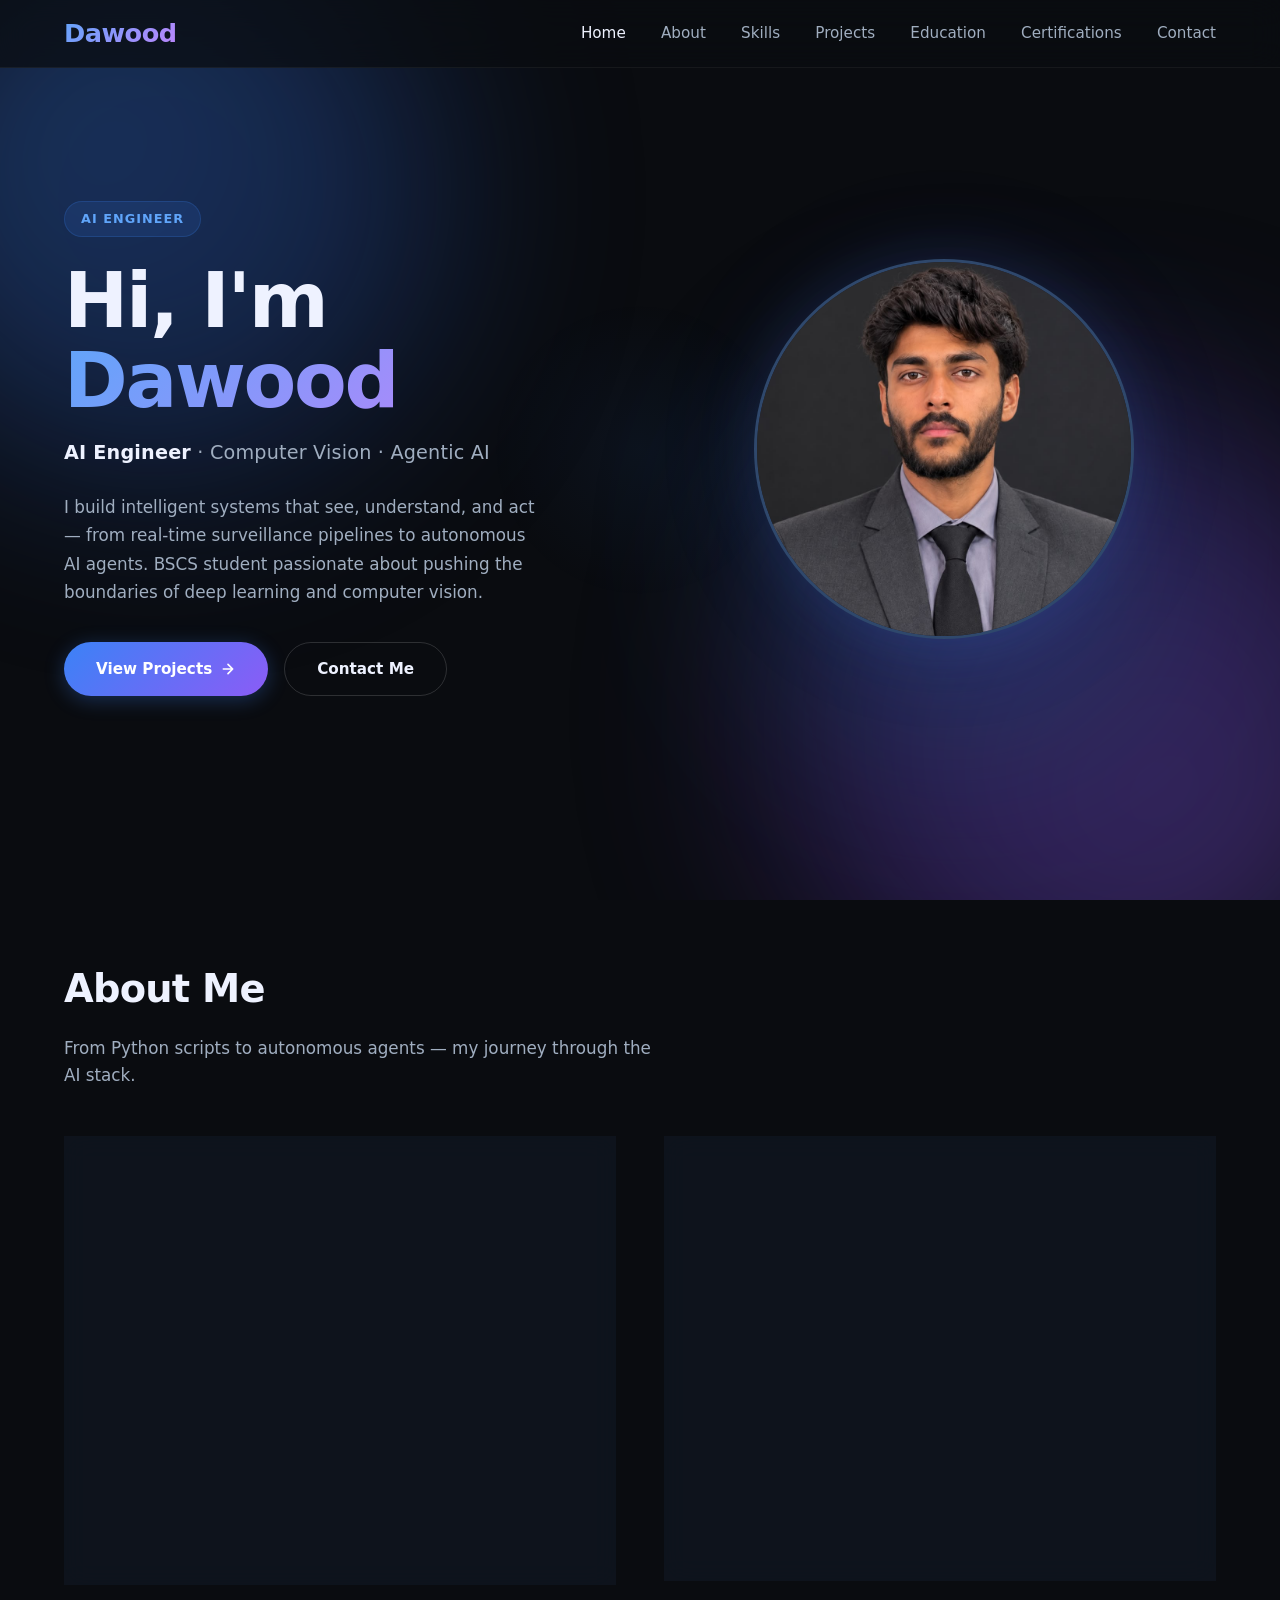
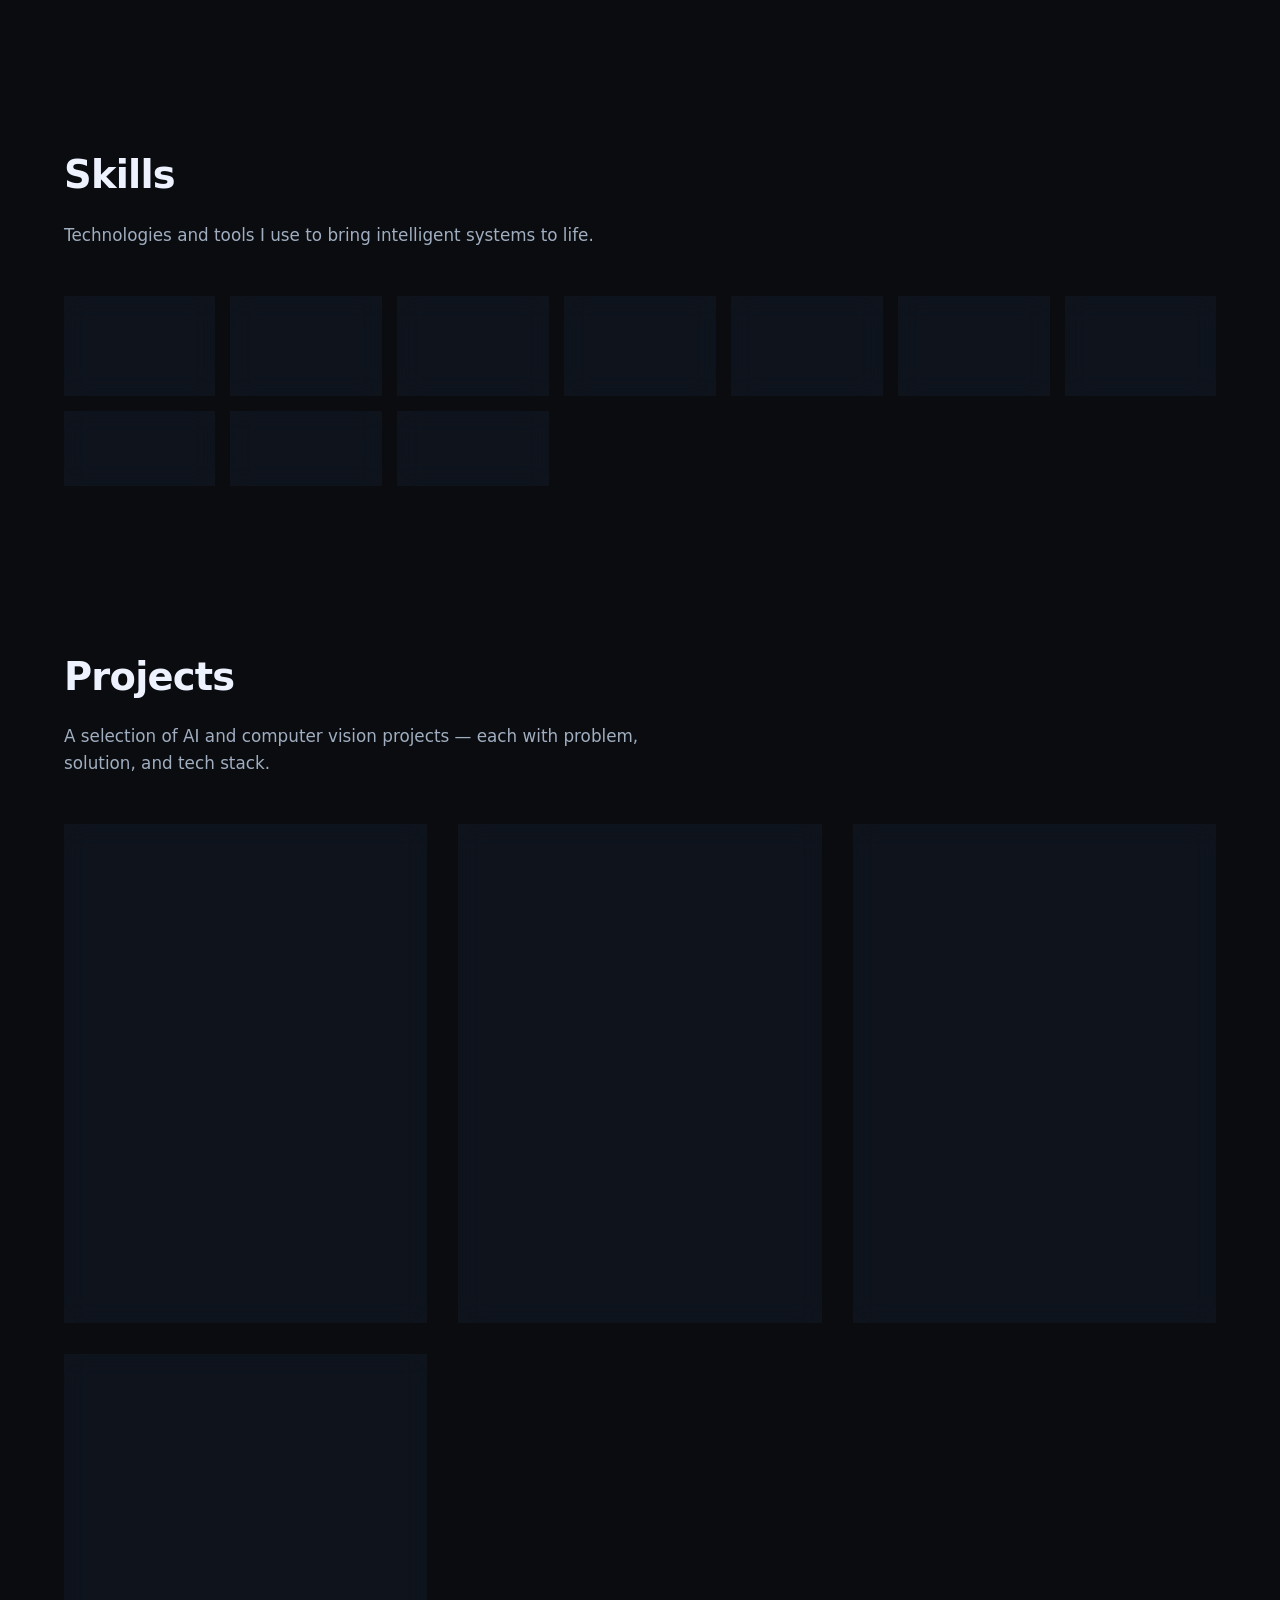
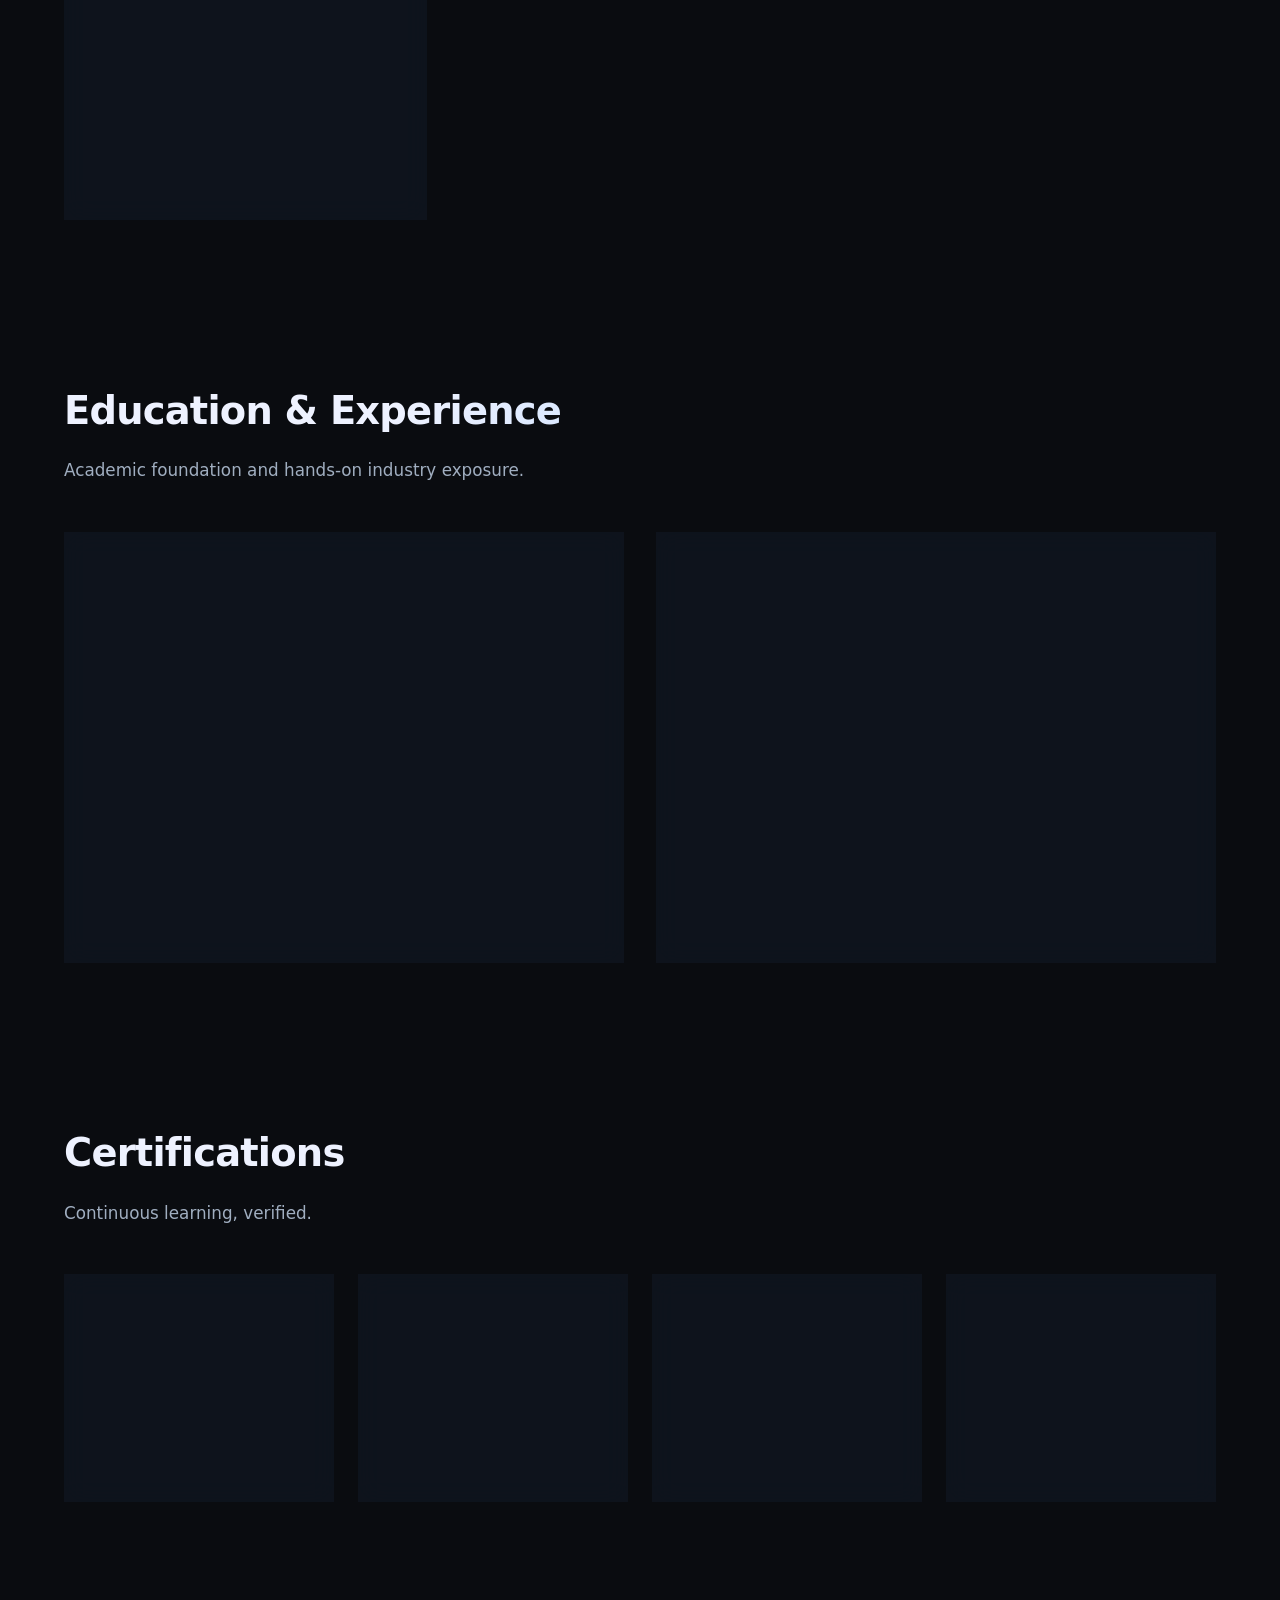
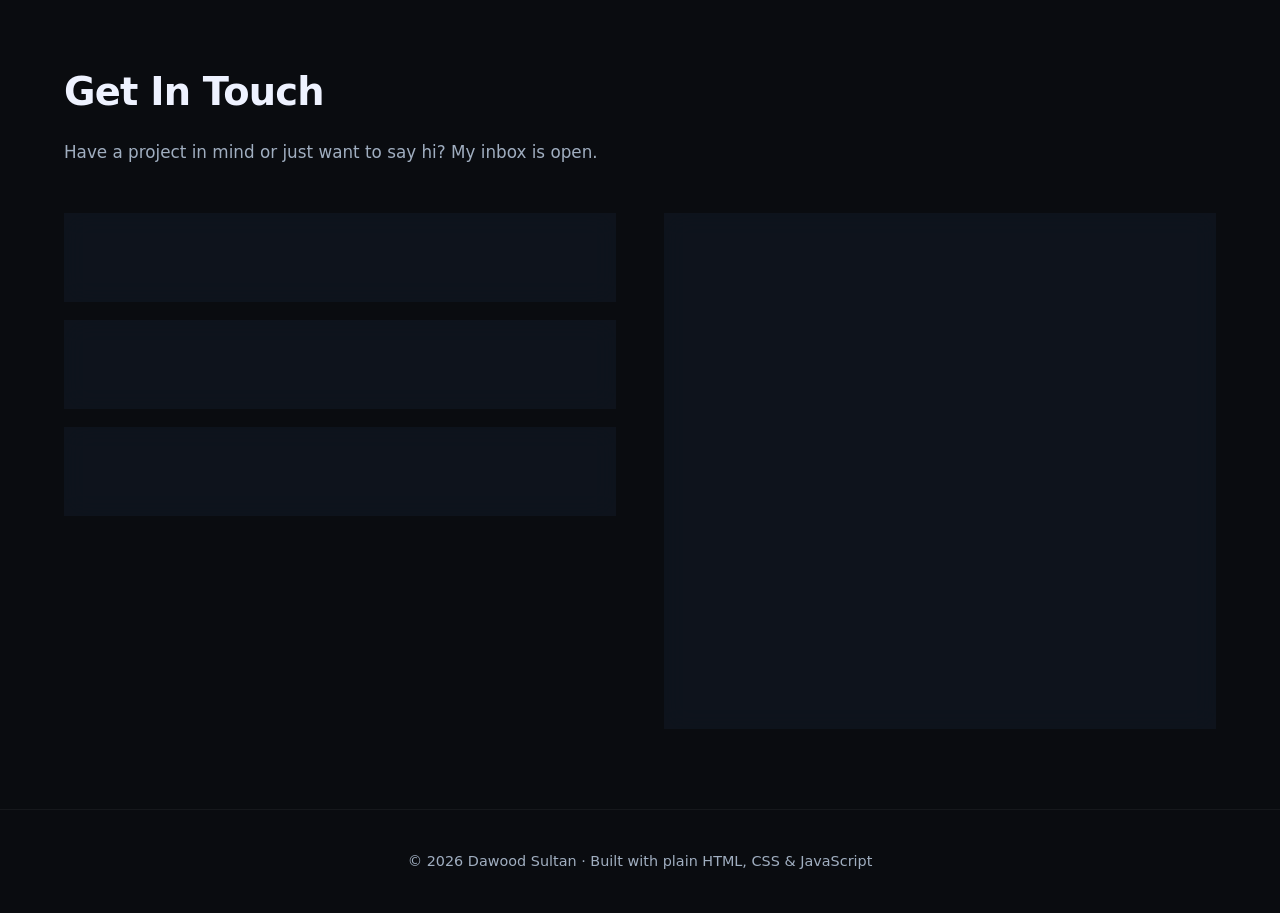
==== index.html @ 427235df "Rename index.html.html to index.html" ====
<!DOCTYPE html>
<html lang="en">
<head>
  <meta charset="UTF-8" />
  <meta name="viewport" content="width=device-width, initial-scale=1.0" />
  <meta name="description" content="Dawood Sultan — AI Engineer specializing in Computer Vision and Agentic AI. BSCS student building intelligent systems." />
  <title>Dawood Sultan · AI Engineer</title>
  <link rel="stylesheet" href="style.css" />
</head>
<body>

  <!-- Animated background orbs -->
  <div class="bg-orbs" aria-hidden="true">
    <div class="orb orb-1"></div>
    <div class="orb orb-2"></div>
    <div class="orb orb-3"></div>
  </div>

  <!-- Subtle cursor glow -->
  <div class="cursor-glow" id="cursorGlow" aria-hidden="true"></div>

  <!-- ========== NAVBAR ========== -->
  <nav id="navbar">
    <div class="container nav-inner">
      <a href="#hero" class="logo">Dawood</a>
      <button class="hamburger" id="hamburger" aria-label="Toggle navigation menu" aria-expanded="false">
        <span></span><span></span><span></span>
      </button>
      <ul class="nav-links" id="navLinks">
        <li><a href="#hero">Home</a></li>
        <li><a href="#about">About</a></li>
        <li><a href="#skills">Skills</a></li>
        <li><a href="#projects">Projects</a></li>
        <li><a href="#education">Education</a></li>
        <li><a href="#certifications">Certifications</a></li>
        <li><a href="#contact">Contact</a></li>
      </ul>
    </div>
  </nav>

  <!-- ========== HERO ========== -->
  <section id="hero">
    <div class="container hero-grid">
      <div class="hero-text reveal">
        <div class="hero-badge">AI Engineer</div>
        <h1 class="hero-title">Hi, I'm <span>Dawood</span></h1>
        <p class="hero-role"><strong>AI Engineer</strong> · Computer Vision · Agentic AI</p>
        <p class="hero-desc">
          I build intelligent systems that see, understand, and act — from real-time
          surveillance pipelines to autonomous AI agents. BSCS student passionate about
          pushing the boundaries of deep learning and computer vision.
        </p>
        <div class="hero-actions">
          <a href="#projects" class="btn btn-primary">
            View Projects
            <svg width="16" height="16" viewBox="0 0 24 24" fill="none" stroke="currentColor" stroke-width="2.5" stroke-linecap="round" stroke-linejoin="round"><path d="M5 12h14M12 5l7 7-7 7"/></svg>
          </a>
          <a href="#contact" class="btn btn-outline">Contact Me</a>
        </div>
      </div>
      <div class="hero-image-wrap reveal">
        <!-- Replace the URL below with your own profile photo when ready -->
        <img
          class="hero-image"
          src="profile.jpg"
          alt="Dawood Sultan — AI Engineer"
          loading="eager"
        />
      </div>
    </div>
  </section>

  <!-- ========== ABOUT ========== -->
  <section id="about">
    <div class="container">
      <h2 class="section-title reveal">About Me</h2>
      <p class="section-sub reveal">From Python scripts to autonomous agents — my journey through the AI stack.</p>
      <div class="about-grid">
        <div class="about-card glass reveal">
          <p>I'm a <strong>BSCS student</strong> with a deep focus on <strong>AI and software development</strong>. My progression has been deliberate and hands-on:</p>
          <div class="journey-steps">
            <span class="step">Python</span><span class="step-arrow">→</span>
            <span class="step">Data Science</span><span class="step-arrow">→</span>
            <span class="step">ML</span><span class="step-arrow">→</span>
            <span class="step">DL</span><span class="step-arrow">→</span>
            <span class="step">Agentic AI</span><span class="step-arrow">→</span>
            <span class="step">Computer Vision</span>
          </div>
          <p style="margin-top: 1.5rem;">
            Today, I build systems that combine <strong>YOLO-based detection</strong>,
            <strong>MediaPipe pipelines</strong>, and <strong>LLM-powered agents</strong>
            to solve real-world problems. I care about clean architecture, performant
            inference, and interfaces that feel effortless.
          </p>
        </div>
        <div class="about-card glass reveal">
          <p><strong>What drives me:</strong> the gap between a model that works in a notebook and a product that works in the wild. I've spent the last year closing that gap — optimising inference, designing responsive UIs, and shipping end-to-end AI applications.</p>
          <p><strong>Currently exploring:</strong> multi-agent orchestration with CrewAI, retrieval-augmented generation (RAG), and edge deployment of vision models.</p>
          <p>When I'm not training models, you'll find me contributing to open-source, writing about AI engineering, or experimenting with creative coding.</p>
        </div>
      </div>
    </div>
  </section>

  <!-- ========== SKILLS ========== -->
  <section id="skills">
    <div class="container">
      <h2 class="section-title reveal">Skills</h2>
      <p class="section-sub reveal">Technologies and tools I use to bring intelligent systems to life.</p>
      <div class="skills-grid">
        <div class="skill-card glass reveal"><span>Python</span></div>
        <div class="skill-card glass reveal"><span>Machine Learning</span></div>
        <div class="skill-card glass reveal"><span>Deep Learning</span></div>
        <div class="skill-card glass reveal"><span>Computer Vision</span></div>
        <div class="skill-card glass reveal"><span>OpenCV</span></div>
        <div class="skill-card glass reveal"><span>YOLO</span></div>
        <div class="skill-card glass reveal"><span>CrewAI</span></div>
        <div class="skill-card glass reveal"><span>RAG</span></div>
        <div class="skill-card glass reveal"><span>JavaScript</span></div>
        <div class="skill-card glass reveal"><span>Git / GitHub</span></div>
      </div>
    </div>
  </section>

  <!-- ========== PROJECTS ========== -->
  <section id="projects">
    <div class="container">
      <h2 class="section-title reveal">Projects</h2>
      <p class="section-sub reveal">A selection of AI and computer vision projects — each with problem, solution, and tech stack.</p>
      <div class="projects-grid">

        <div class="project-card glass reveal">
          <div class="project-icon">🎥</div>
          <h3 class="project-title">AI Surveillance System</h3>
          <div class="project-meta">
            <div class="meta-row"><span class="meta-label">Problem</span><span>Manual monitoring of CCTV feeds is error-prone and unscalable.</span></div>
            <div class="meta-row"><span class="meta-label">Solution</span><span>Real-time detection of intrusions, loitering, and abandoned objects with instant alerts.</span></div>
          </div>
          <div class="tech-tags">
            <span class="tech-tag">Python</span><span class="tech-tag">YOLOv8</span>
            <span class="tech-tag">OpenCV</span><span class="tech-tag">FastAPI</span>
          </div>
          <div class="project-links">
            <a href="#" target="_blank" rel="noopener">GitHub →</a>
            <a href="#" target="_blank" rel="noopener">Demo →</a>
          </div>
        </div>

        <div class="project-card glass reveal">
          <div class="project-icon">🎭</div>
          <h3 class="project-title">MediaPipe Expression & Gesture Effects</h3>
          <div class="project-meta">
            <div class="meta-row"><span class="meta-label">Problem</span><span>Interactive filters usually require expensive hardware or cloud processing.</span></div>
            <div class="meta-row"><span class="meta-label">Solution</span><span>On-device facial expression and hand gesture recognition driving real-time visual effects.</span></div>
          </div>
          <div class="tech-tags">
            <span class="tech-tag">Python</span><span class="tech-tag">MediaPipe</span>
            <span class="tech-tag">OpenCV</span><span class="tech-tag">NumPy</span>
          </div>
          <div class="project-links">
            <a href="#" target="_blank" rel="noopener">GitHub →</a>
            <a href="#" target="_blank" rel="noopener">Demo →</a>
          </div>
        </div>

        <div class="project-card glass reveal">
          <div class="project-icon">🤖</div>
          <h3 class="project-title">Multi-Agent Research Assistant (FYP)</h3>
          <div class="project-meta">
            <div class="meta-row"><span class="meta-label">Problem</span><span>Research workflows involve repetitive searching, summarising, and cross-referencing.</span></div>
            <div class="meta-row"><span class="meta-label">Solution</span><span>A CrewAI-powered team of agents that autonomously gathers, verifies, and synthesises findings.</span></div>
          </div>
          <div class="tech-tags">
            <span class="tech-tag">CrewAI</span><span class="tech-tag">LangChain</span>
            <span class="tech-tag">RAG</span><span class="tech-tag">Python</span>
          </div>
          <div class="project-links">
            <a href="#" target="_blank" rel="noopener">GitHub →</a>
            <a href="#" target="_blank" rel="noopener">Demo →</a>
          </div>
        </div>

        <div class="project-card glass reveal">
          <div class="project-icon">🧠</div>
          <h3 class="project-title">Document Q&A with RAG</h3>
          <div class="project-meta">
            <div class="meta-row"><span class="meta-label">Problem</span><span>Finding precise answers in long PDFs and documentation is slow and tedious.</span></div>
            <div class="meta-row"><span class="meta-label">Solution</span><span>A retrieval-augmented chatbot that answers questions with citations from uploaded documents.</span></div>
          </div>
          <div class="tech-tags">
            <span class="tech-tag">Python</span><span class="tech-tag">LangChain</span>
            <span class="tech-tag">FAISS</span><span class="tech-tag">OpenAI</span>
          </div>
          <div class="project-links">
            <a href="#" target="_blank" rel="noopener">GitHub →</a>
            <a href="#" target="_blank" rel="noopener">Demo →</a>
          </div>
        </div>

      </div>
    </div>
  </section>

  <!-- ========== EDUCATION & EXPERIENCE ========== -->
  <section id="education">
    <div class="container">
      <h2 class="section-title reveal">Education & Experience</h2>
      <p class="section-sub reveal">Academic foundation and hands-on industry exposure.</p>
      <div class="edu-exp-grid">

        <div class="timeline-card glass reveal">
          <h3>🎓 Education</h3>
          <div class="timeline-item">
            <h4>BSCS — Bachelor of Science in Computer Science</h4>
            <p class="place">University of Engineering & Technology</p>
            <p class="date">2023 – 2027 (Expected)</p>
            <p>Focused on Artificial Intelligence, Computer Vision, and Software Engineering. Active member of the AI research society.</p>
          </div>
          <div class="timeline-item">
            <h4>Pre-Engineering / Intermediate</h4>
            <p class="place">Government College</p>
            <p class="date">2021 – 2023</p>
            <p>Built strong foundations in mathematics, physics, and programming fundamentals.</p>
          </div>
        </div>

        <div class="timeline-card glass reveal">
          <h3>💼 Experience</h3>
          <div class="timeline-item">
            <h4>Computer Vision Intern</h4>
            <p class="place">TechVision Labs</p>
            <p class="date">Summer 2025</p>
            <p>Developed and optimised YOLO-based detection pipelines for retail analytics. Reduced inference latency by 35% through model quantisation.</p>
          </div>
          <div class="timeline-item">
            <h4>Agentic AI Apprentice</h4>
            <p class="place">AI Collective</p>
            <p class="date">2025 – Present</p>
            <p>Building multi-agent systems with CrewAI and RAG. Contributed to an open-source toolkit for autonomous research agents.</p>
          </div>
        </div>

      </div>
    </div>
  </section>

  <!-- ========== CERTIFICATIONS ========== -->
  <section id="certifications">
    <div class="container">
      <h2 class="section-title reveal">Certifications</h2>
      <p class="section-sub reveal">Continuous learning, verified.</p>
      <div class="certs-grid">

        <div class="cert-card glass reveal">
          <div class="cert-icon">🏅</div>
          <h4>Deep Learning Specialization</h4>
          <p class="issuer">DeepLearning.AI · Coursera</p>
          <p class="cert-date">March 2025</p>
        </div>

        <div class="cert-card glass reveal">
          <div class="cert-icon">📜</div>
          <h4>Computer Vision with OpenCV</h4>
          <p class="issuer">OpenCV University</p>
          <p class="cert-date">January 2025</p>
        </div>

        <div class="cert-card glass reveal">
          <div class="cert-icon">🤖</div>
          <h4>Building AI Agents with CrewAI</h4>
          <p class="issuer">DeepLearning.AI</p>
          <p class="cert-date">June 2025</p>
        </div>

        <div class="cert-card glass reveal">
          <div class="cert-icon">🐍</div>
          <h4>Python for Data Science</h4>
          <p class="issuer">IBM SkillsBuild</p>
          <p class="cert-date">September 2024</p>
        </div>

      </div>
    </div>
  </section>

  <!-- ========== CONTACT ========== -->
  <section id="contact">
    <div class="container">
      <h2 class="section-title reveal">Get In Touch</h2>
      <p class="section-sub reveal">Have a project in mind or just want to say hi? My inbox is open.</p>
      <div class="contact-grid">

        <div class="contact-info reveal">
          <a href="mailto:sultandawood02@gmail.com" class="contact-item glass">
            <span class="contact-icon">📧</span>
            <div>
              <div class="contact-label">Email</div>
              <div class="contact-value">sultandawood02@gmail.com</div>
            </div>
          </a>
          <a href="https://linkedin.com/in/dawood-sultan2" target="_blank" rel="noopener" class="contact-item glass">
            <span class="contact-icon">💼</span>
            <div>
              <div class="contact-label">LinkedIn</div>
              <div class="contact-value">linkedin.com/in/dawood-sultan2</div>
            </div>
          </a>
          <a href="https://github.com/dawood-sultan2" target="_blank" rel="noopener" class="contact-item glass">
            <span class="contact-icon">🐙</span>
            <div>
              <div class="contact-label">GitHub</div>
              <div class="contact-value">github.com/dawood-sultan2</div>
            </div>
          </a>
        </div>

        <form class="contact-form glass reveal" id="contactForm" novalidate>
          <div class="form-group">
            <label for="name">Name</label>
            <input type="text" id="name" name="name" placeholder="Your name" required />
          </div>
          <div class="form-group">
            <label for="email">Email</label>
            <input type="email" id="email" name="email" placeholder="you@example.com" required />
          </div>
          <div class="form-group">
            <label for="message">Message</label>
            <textarea id="message" name="message" placeholder="Tell me about your project..." required></textarea>
          </div>
          <button type="submit" class="btn btn-primary" style="width:100%; justify-content:center;">Send Message</button>
          <p class="form-status" id="formStatus"></p>
        </form>

      </div>
    </div>
  </section>

  <!-- ========== FOOTER ========== -->
  <footer>
    <div class="container">
      <p>© <span id="year"></span> Dawood Sultan · Built with plain HTML, CSS & JavaScript</p>
    </div>
  </footer>

  <script src="script.js"></script>
</body>
</html>
---- style.css ----
/* ---------- RESET & VARIABLES ---------- */
* {
  margin: 0;
  padding: 0;
  box-sizing: border-box;
}

:root {
  --bg: #0a0c10;
  --bg-elev: #11161f;
  --glass: rgba(18, 26, 38, 0.6);
  --glass-border: rgba(120, 180, 255, 0.15);
  --primary: #3b82f6;
  --primary-glow: #60a5fa;
  --accent: #8b5cf6;
  --text: #eef2ff;
  --text-dim: #a0aec0;
  --card-radius: 1.5rem;
  --font-main: 'Inter', system-ui, -apple-system, BlinkMacSystemFont, 'Segoe UI', Roboto, sans-serif;
  --transition: 0.3s cubic-bezier(0.25, 0.46, 0.45, 0.94);
}

html {
  scroll-behavior: smooth;
  font-size: 16px;
}

body {
  background: var(--bg);
  color: var(--text);
  font-family: var(--font-main);
  line-height: 1.6;
  overflow-x: hidden;
  min-height: 100vh;
  position: relative;
}

/* ---------- ANIMATED GRADIENT / ORBS ---------- */
.bg-orbs {
  position: fixed;
  inset: 0;
  z-index: 0;
  pointer-events: none;
  overflow: hidden;
}

.orb {
  position: absolute;
  border-radius: 50%;
  filter: blur(100px);
  opacity: 0.35;
  animation: float 14s ease-in-out infinite alternate;
}

.orb-1 {
  width: 45vw;
  height: 45vw;
  max-width: 600px;
  max-height: 600px;
  background: radial-gradient(circle at 30% 30%, #3b82f6, #1e3a8a);
  top: -10%;
  left: -10%;
  animation-duration: 18s;
}

.orb-2 {
  width: 50vw;
  height: 50vw;
  max-width: 700px;
  max-height: 700px;
  background: radial-gradient(circle at 70% 70%, #8b5cf6, #4c1d95);
  bottom: -15%;
  right: -10%;
  animation-duration: 22s;
  animation-delay: -4s;
}

.orb-3 {
  width: 30vw;
  height: 30vw;
  max-width: 400px;
  max-height: 400px;
  background: radial-gradient(circle at 50% 50%, #06b6d4, #0e7490);
  top: 40%;
  left: 60%;
  animation-duration: 16s;
  animation-delay: -8s;
  opacity: 0.2;
}

@keyframes float {
  0% { transform: translate(0, 0) scale(1); }
  100% { transform: translate(40px, -40px) scale(1.1); }
}

/* ---------- LAYOUT ---------- */
.container {
  width: 100%;
  max-width: 1200px;
  margin: 0 auto;
  padding: 0 1.5rem;
  position: relative;
  z-index: 2;
}

/* ---------- STICKY NAV ---------- */
nav {
  position: sticky;
  top: 0;
  z-index: 100;
  background: rgba(10, 12, 16, 0.75);
  backdrop-filter: blur(16px);
  -webkit-backdrop-filter: blur(16px);
  border-bottom: 1px solid rgba(255, 255, 255, 0.05);
  padding: 0.8rem 0;
  transition: var(--transition);
}

.nav-inner {
  display: flex;
  justify-content: space-between;
  align-items: center;
}

.logo {
  font-size: 1.6rem;
  font-weight: 800;
  letter-spacing: -0.02em;
  background: linear-gradient(135deg, #60a5fa, #c084fc);
  -webkit-background-clip: text;
  -webkit-text-fill-color: transparent;
  background-clip: text;
  text-decoration: none;
}

.nav-links {
  display: flex;
  gap: 2.2rem;
  list-style: none;
}

.nav-links a {
  color: var(--text-dim);
  text-decoration: none;
  font-weight: 500;
  font-size: 0.95rem;
  transition: var(--transition);
  position: relative;
}

.nav-links a::after {
  content: '';
  position: absolute;
  bottom: -4px;
  left: 0;
  width: 0;
  height: 2px;
  background: var(--primary-glow);
  transition: var(--transition);
  border-radius: 2px;
}

.nav-links a:hover { color: var(--text); }
.nav-links a:hover::after { width: 100%; }

/* Hamburger */
.hamburger {
  display: none;
  flex-direction: column;
  gap: 5px;
  cursor: pointer;
  background: transparent;
  border: none;
  padding: 5px;
}

.hamburger span {
  display: block;
  width: 26px;
  height: 2px;
  background: var(--text);
  border-radius: 2px;
  transition: var(--transition);
}

.hamburger.active span:nth-child(1) { transform: translateY(7px) rotate(45deg); }
.hamburger.active span:nth-child(2) { opacity: 0; }
.hamburger.active span:nth-child(3) { transform: translateY(-7px) rotate(-45deg); }

/* ---------- SECTIONS ---------- */
section {
  padding: 5rem 0;
  position: relative;
  z-index: 1;
}

.section-title {
  font-size: 2.4rem;
  font-weight: 700;
  letter-spacing: -0.02em;
  margin-bottom: 1rem;
  background: linear-gradient(135deg, #eef2ff 30%, #93c5fd);
  -webkit-background-clip: text;
  -webkit-text-fill-color: transparent;
  background-clip: text;
}

.section-sub {
  color: var(--text-dim);
  font-size: 1.05rem;
  max-width: 600px;
  margin-bottom: 3rem;
}

/* Glass card base */
.glass {
  background: var(--glass);
  backdrop-filter: blur(12px);
  -webkit-backdrop-filter: blur(12px);
  border: 1px solid var(--glass-border);
  border-radius: var(--card-radius);
  transition: var(--transition);
}

.glass:hover {
  border-color: rgba(96, 165, 250, 0.3);
  box-shadow: 0 8px 40px rgba(59, 130, 246, 0.08);
}

/* ---------- HERO ---------- */
#hero {
  min-height: 90vh;
  display: flex;
  align-items: center;
  padding-top: 2rem;
}

.hero-grid {
  display: grid;
  grid-template-columns: 1fr 1fr;
  gap: 4rem;
  align-items: center;
}

.hero-badge {
  display: inline-block;
  font-size: 0.8rem;
  font-weight: 600;
  letter-spacing: 0.08em;
  text-transform: uppercase;
  color: var(--primary-glow);
  background: rgba(59, 130, 246, 0.12);
  padding: 0.4rem 1rem;
  border-radius: 100px;
  border: 1px solid rgba(59, 130, 246, 0.2);
  margin-bottom: 1.5rem;
}

.hero-title {
  font-size: clamp(2.8rem, 6vw, 4.8rem);
  font-weight: 800;
  line-height: 1.05;
  letter-spacing: -0.03em;
  margin-bottom: 1rem;
}

.hero-title span {
  background: linear-gradient(135deg, #60a5fa, #a78bfa);
  -webkit-background-clip: text;
  -webkit-text-fill-color: transparent;
  background-clip: text;
}

.hero-role {
  font-size: 1.2rem;
  color: var(--text-dim);
  margin-bottom: 1.5rem;
  font-weight: 500;
  letter-spacing: 0.01em;
}

.hero-role strong { color: var(--text); font-weight: 600; }

.hero-desc {
  font-size: 1.05rem;
  color: var(--text-dim);
  max-width: 480px;
  margin-bottom: 2.2rem;
  line-height: 1.7;
}

.hero-actions {
  display: flex;
  gap: 1rem;
  flex-wrap: wrap;
}

.btn {
  display: inline-flex;
  align-items: center;
  gap: 0.5rem;
  padding: 0.85rem 2rem;
  border-radius: 100px;
  font-weight: 600;
  font-size: 0.95rem;
  text-decoration: none;
  transition: var(--transition);
  cursor: pointer;
  border: none;
  font-family: var(--font-main);
}

.btn-primary {
  background: linear-gradient(135deg, #3b82f6, #8b5cf6);
  color: #fff;
  box-shadow: 0 4px 20px rgba(59, 130, 246, 0.3);
}

.btn-primary:hover {
  transform: translateY(-2px);
  box-shadow: 0 8px 30px rgba(59, 130, 246, 0.4);
}

.btn-outline {
  background: transparent;
  color: var(--text);
  border: 1px solid rgba(255, 255, 255, 0.15);
}

.btn-outline:hover {
  border-color: var(--primary-glow);
  background: rgba(59, 130, 246, 0.08);
  transform: translateY(-2px);
}

.hero-image-wrap {
  display: flex;
  justify-content: center;
  align-items: center;
}

.hero-image {
  width: 100%;
  max-width: 380px;
  aspect-ratio: 1/1;
  border-radius: 50%;
  object-fit: cover;
  border: 3px solid rgba(96, 165, 250, 0.3);
  box-shadow: 0 0 60px rgba(59, 130, 246, 0.15), 0 0 120px rgba(139, 92, 246, 0.08);
  transition: var(--transition);
  background: #1a1f2e;
}

.hero-image:hover {
  border-color: var(--primary-glow);
  box-shadow: 0 0 80px rgba(59, 130, 246, 0.25), 0 0 140px rgba(139, 92, 246, 0.12);
  transform: scale(1.02);
}

/* ---------- ABOUT ---------- */
.about-grid {
  display: grid;
  grid-template-columns: 1fr 1fr;
  gap: 3rem;
  align-items: start;
}

.about-card { padding: 2.5rem; }

.about-card p {
  color: var(--text-dim);
  margin-bottom: 1.2rem;
  font-size: 1.02rem;
  line-height: 1.8;
}

.about-card p:last-child { margin-bottom: 0; }
.about-card strong { color: var(--text); font-weight: 600; }

.journey-steps {
  display: flex;
  flex-wrap: wrap;
  gap: 0.6rem;
  margin-top: 1.5rem;
}

.step {
  background: rgba(59, 130, 246, 0.1);
  border: 1px solid rgba(59, 130, 246, 0.2);
  padding: 0.4rem 1rem;
  border-radius: 100px;
  font-size: 0.85rem;
  color: var(--primary-glow);
  font-weight: 500;
}

.step-arrow {
  color: var(--text-dim);
  display: flex;
  align-items: center;
  font-size: 1.1rem;
}

/* ---------- SKILLS ---------- */
.skills-grid {
  display: grid;
  grid-template-columns: repeat(auto-fill, minmax(150px, 1fr));
  gap: 1rem;
}

.skill-card {
  padding: 1.5rem 1rem;
  text-align: center;
  font-weight: 600;
  font-size: 0.95rem;
  color: var(--text);
  cursor: default;
  transition: var(--transition);
  position: relative;
  overflow: hidden;
}

.skill-card::before {
  content: '';
  position: absolute;
  inset: 0;
  background: linear-gradient(135deg, rgba(59, 130, 246, 0.1), rgba(139, 92, 246, 0.1));
  opacity: 0;
  transition: var(--transition);
}

.skill-card:hover::before { opacity: 1; }

.skill-card:hover {
  transform: translateY(-4px);
  border-color: rgba(96, 165, 250, 0.4);
}

.skill-card span { position: relative; z-index: 1; }

/* ---------- PROJECTS ---------- */
.projects-grid {
  display: grid;
  grid-template-columns: repeat(auto-fit, minmax(340px, 1fr));
  gap: 2rem;
}

.project-card {
  padding: 2rem;
  display: flex;
  flex-direction: column;
  transition: var(--transition);
  position: relative;
  overflow: hidden;
}

.project-card::after {
  content: '';
  position: absolute;
  top: 0;
  left: 0;
  width: 100%;
  height: 3px;
  background: linear-gradient(90deg, #3b82f6, #8b5cf6);
  opacity: 0;
  transition: var(--transition);
}

.project-card:hover::after { opacity: 1; }

.project-card:hover {
  transform: translateY(-6px);
  box-shadow: 0 20px 50px rgba(0, 0, 0, 0.4);
}

.project-icon { font-size: 2rem; margin-bottom: 1rem; }

.project-title {
  font-size: 1.3rem;
  font-weight: 700;
  margin-bottom: 0.75rem;
  color: var(--text);
}

.project-meta {
  display: flex;
  flex-direction: column;
  gap: 0.6rem;
  margin-bottom: 1.2rem;
  flex: 1;
}

.meta-row {
  display: flex;
  gap: 0.5rem;
  font-size: 0.9rem;
  color: var(--text-dim);
  line-height: 1.5;
}

.meta-label {
  font-weight: 600;
  color: var(--primary-glow);
  min-width: 55px;
  flex-shrink: 0;
}

.tech-tags {
  display: flex;
  flex-wrap: wrap;
  gap: 0.4rem;
  margin-bottom: 1.2rem;
}

.tech-tag {
  font-size: 0.75rem;
  padding: 0.25rem 0.7rem;
  border-radius: 100px;
  background: rgba(139, 92, 246, 0.12);
  border: 1px solid rgba(139, 92, 246, 0.2);
  color: #c4b5fd;
  font-weight: 500;
}

.project-links {
  display: flex;
  gap: 1rem;
  margin-top: auto;
}

.project-links a {
  font-size: 0.88rem;
  font-weight: 600;
  color: var(--primary-glow);
  text-decoration: none;
  transition: var(--transition);
  display: inline-flex;
  align-items: center;
  gap: 0.3rem;
}

.project-links a:hover { color: #fff; }

/* ---------- EDUCATION & EXPERIENCE ---------- */
.edu-exp-grid {
  display: grid;
  grid-template-columns: 1fr 1fr;
  gap: 2rem;
}

.timeline-card { padding: 2rem; }

.timeline-card h3 {
  font-size: 1.1rem;
  font-weight: 700;
  margin-bottom: 1.5rem;
  color: var(--text);
  display: flex;
  align-items: center;
  gap: 0.5rem;
}

.timeline-item {
  padding-left: 1.5rem;
  border-left: 2px solid rgba(59, 130, 246, 0.3);
  margin-bottom: 1.8rem;
  position: relative;
}

.timeline-item:last-child { margin-bottom: 0; }

.timeline-item::before {
  content: '';
  position: absolute;
  left: -6px;
  top: 6px;
  width: 10px;
  height: 10px;
  border-radius: 50%;
  background: var(--primary-glow);
  box-shadow: 0 0 12px rgba(96, 165, 250, 0.5);
}

.timeline-item h4 {
  font-size: 1rem;
  font-weight: 600;
  color: var(--text);
  margin-bottom: 0.25rem;
}

.timeline-item .place {
  font-size: 0.9rem;
  color: var(--primary-glow);
  font-weight: 500;
  margin-bottom: 0.15rem;
}

.timeline-item .date {
  font-size: 0.82rem;
  color: var(--text-dim);
  margin-bottom: 0.5rem;
}

.timeline-item p {
  font-size: 0.9rem;
  color: var(--text-dim);
  line-height: 1.6;
}

/* ---------- CERTIFICATIONS ---------- */
.certs-grid {
  display: grid;
  grid-template-columns: repeat(auto-fit, minmax(240px, 1fr));
  gap: 1.5rem;
}

.cert-card {
  padding: 1.8rem;
  text-align: center;
  transition: var(--transition);
}

.cert-card:hover {
  transform: translateY(-4px);
  border-color: rgba(96, 165, 250, 0.4);
}

.cert-icon { font-size: 2rem; margin-bottom: 0.8rem; }

.cert-card h4 {
  font-size: 1rem;
  font-weight: 700;
  color: var(--text);
  margin-bottom: 0.4rem;
}

.cert-card .issuer {
  font-size: 0.85rem;
  color: var(--primary-glow);
  font-weight: 500;
  margin-bottom: 0.2rem;
}

.cert-card .cert-date {
  font-size: 0.8rem;
  color: var(--text-dim);
}

/* ---------- CONTACT ---------- */
.contact-grid {
  display: grid;
  grid-template-columns: 1fr 1fr;
  gap: 3rem;
  align-items: start;
}

.contact-info {
  display: flex;
  flex-direction: column;
  gap: 1.2rem;
}

.contact-item {
  display: flex;
  align-items: center;
  gap: 1rem;
  padding: 1.2rem 1.5rem;
  text-decoration: none;
  color: var(--text);
  transition: var(--transition);
}

.contact-item:hover {
  border-color: rgba(96, 165, 250, 0.4);
  transform: translateX(6px);
}

.contact-icon {
  font-size: 1.5rem;
  width: 40px;
  text-align: center;
  flex-shrink: 0;
}

.contact-label {
  font-size: 0.85rem;
  color: var(--text-dim);
  font-weight: 500;
}

.contact-value {
  font-size: 1rem;
  font-weight: 600;
  color: var(--text);
}

.contact-form { padding: 2rem; }

.form-group { margin-bottom: 1.2rem; }

.form-group label {
  display: block;
  font-size: 0.85rem;
  font-weight: 600;
  margin-bottom: 0.4rem;
  color: var(--text-dim);
}

.form-group input,
.form-group textarea {
  width: 100%;
  padding: 0.85rem 1rem;
  background: rgba(255, 255, 255, 0.04);
  border: 1px solid rgba(255, 255, 255, 0.1);
  border-radius: 12px;
  color: var(--text);
  font-family: var(--font-main);
  font-size: 0.95rem;
  transition: var(--transition);
  outline: none;
}

.form-group input:focus,
.form-group textarea:focus {
  border-color: var(--primary-glow);
  background: rgba(59, 130, 246, 0.05);
  box-shadow: 0 0 0 3px rgba(59, 130, 246, 0.1);
}

.form-group textarea {
  resize: vertical;
  min-height: 120px;
}

.form-status {
  margin-top: 1rem;
  font-size: 0.9rem;
  color: #34d399;
  font-weight: 500;
  min-height: 1.5rem;
}

/* ---------- FOOTER ---------- */
footer {
  text-align: center;
  padding: 2.5rem 0;
  border-top: 1px solid rgba(255, 255, 255, 0.05);
  color: var(--text-dim);
  font-size: 0.9rem;
  position: relative;
  z-index: 2;
}

/* ---------- SCROLL REVEAL ---------- */
.reveal {
  opacity: 0;
  transform: translateY(30px);
  transition: opacity 0.7s ease, transform 0.7s ease;
}

.reveal.visible {
  opacity: 1;
  transform: translateY(0);
}

/* ---------- RESPONSIVE ---------- */
@media (max-width: 900px) {
  .hero-grid {
    grid-template-columns: 1fr;
    text-align: center;
    gap: 2.5rem;
  }

  .hero-desc { margin-left: auto; margin-right: auto; }
  .hero-actions { justify-content: center; }
  .hero-image-wrap { order: -1; }
  .hero-image { max-width: 260px; }

  .about-grid { grid-template-columns: 1fr; }
  .edu-exp-grid { grid-template-columns: 1fr; }
  .contact-grid { grid-template-columns: 1fr; }
  .section-title { font-size: 2rem; }
}

@media (max-width: 768px) {
  .nav-links {
    position: fixed;
    top: 70px;
    left: 0;
    width: 100%;
    background: rgba(10, 12, 16, 0.96);
    backdrop-filter: blur(20px);
    -webkit-backdrop-filter: blur(20px);
    flex-direction: column;
    align-items: center;
    padding: 2rem 0;
    gap: 1.8rem;
    border-bottom: 1px solid rgba(255, 255, 255, 0.05);
    transform: translateY(-120%);
    transition: transform 0.4s cubic-bezier(0.25, 0.46, 0.45, 0.94);
    pointer-events: none;
  }

  .nav-links.open {
    transform: translateY(0);
    pointer-events: auto;
  }

  .hamburger { display: flex; }
}

@media (max-width: 600px) {
  section { padding: 3.5rem 0; }
  .hero-title { font-size: 2.4rem; }
  .projects-grid { grid-template-columns: 1fr; }
  .skills-grid { grid-template-columns: repeat(2, 1fr); }
  .certs-grid { grid-template-columns: 1fr; }
}

/* ---------- CURSOR GLOW ---------- */
.cursor-glow {
  position: fixed;
  width: 300px;
  height: 300px;
  border-radius: 50%;
  background: radial-gradient(circle, rgba(59, 130, 246, 0.06), transparent 70%);
  pointer-events: none;
  z-index: 0;
  transform: translate(-50%, -50%);
  transition: opacity 0.3s;
}
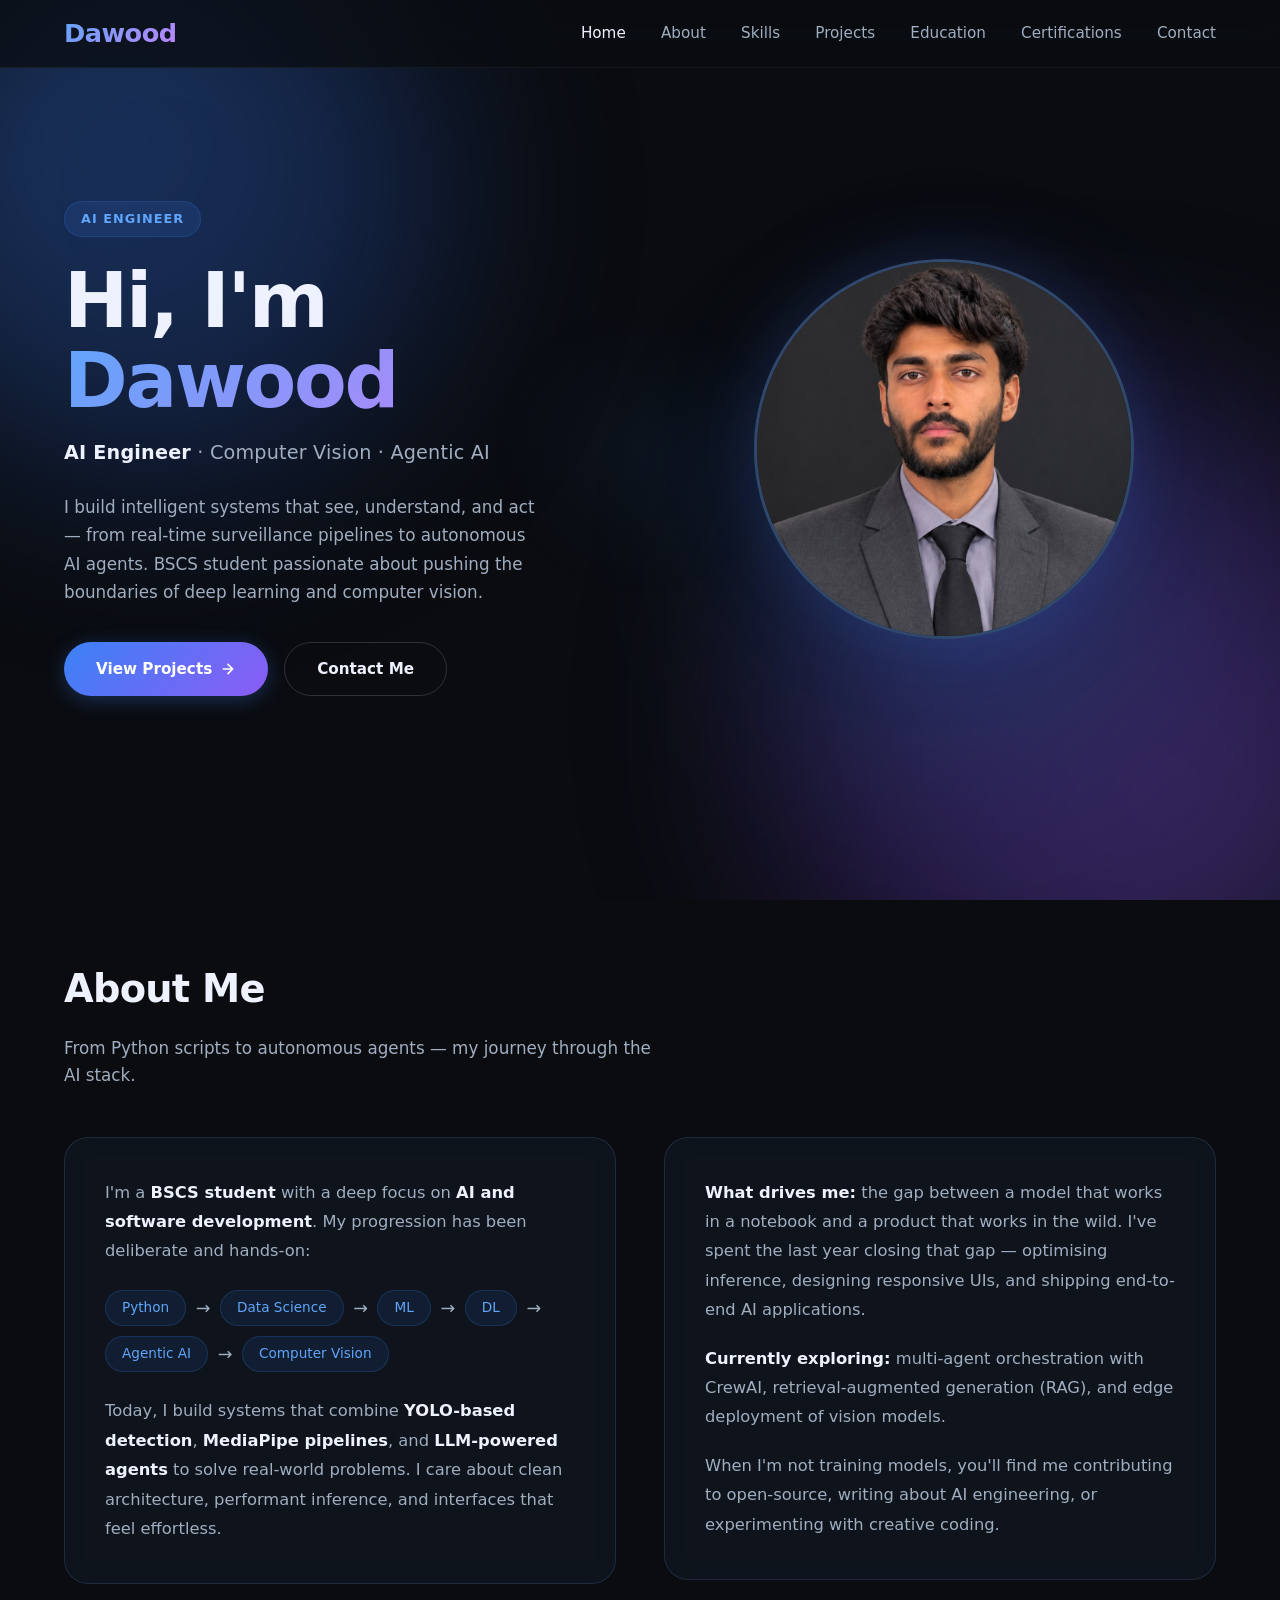
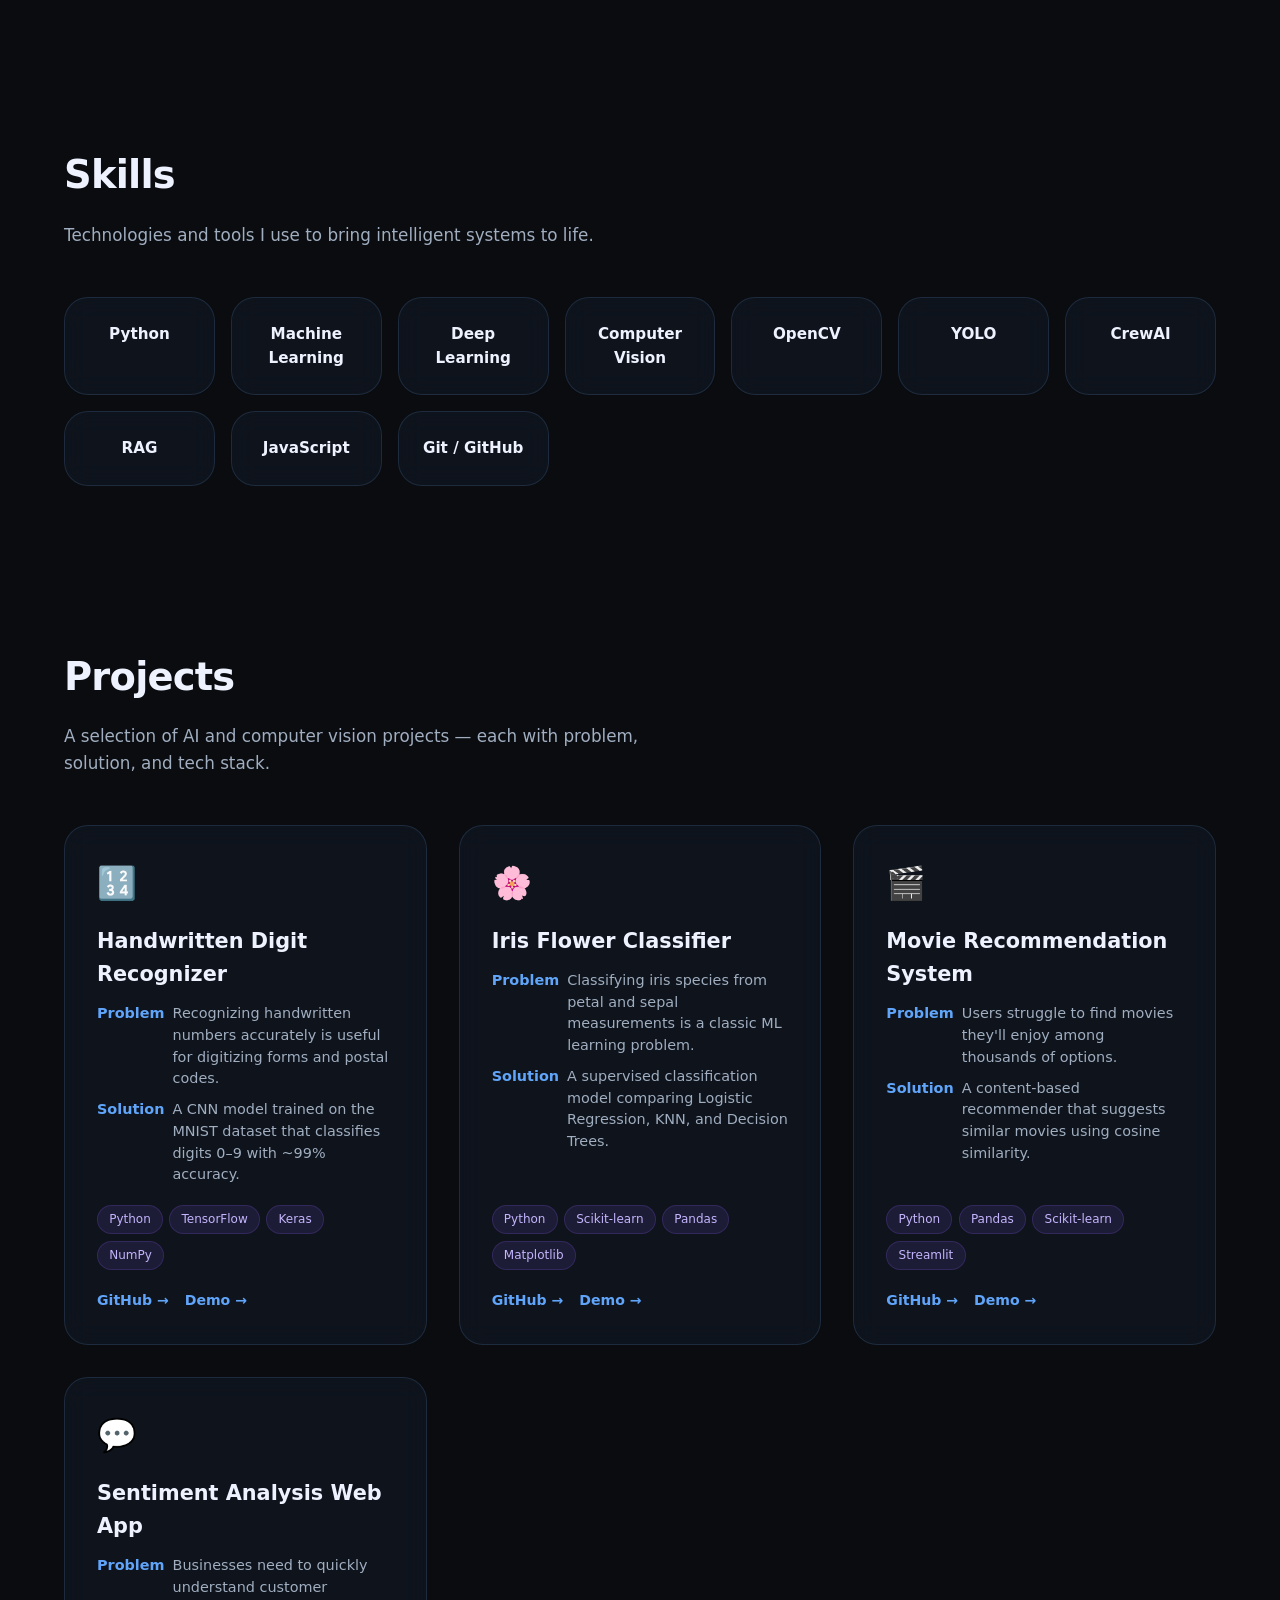
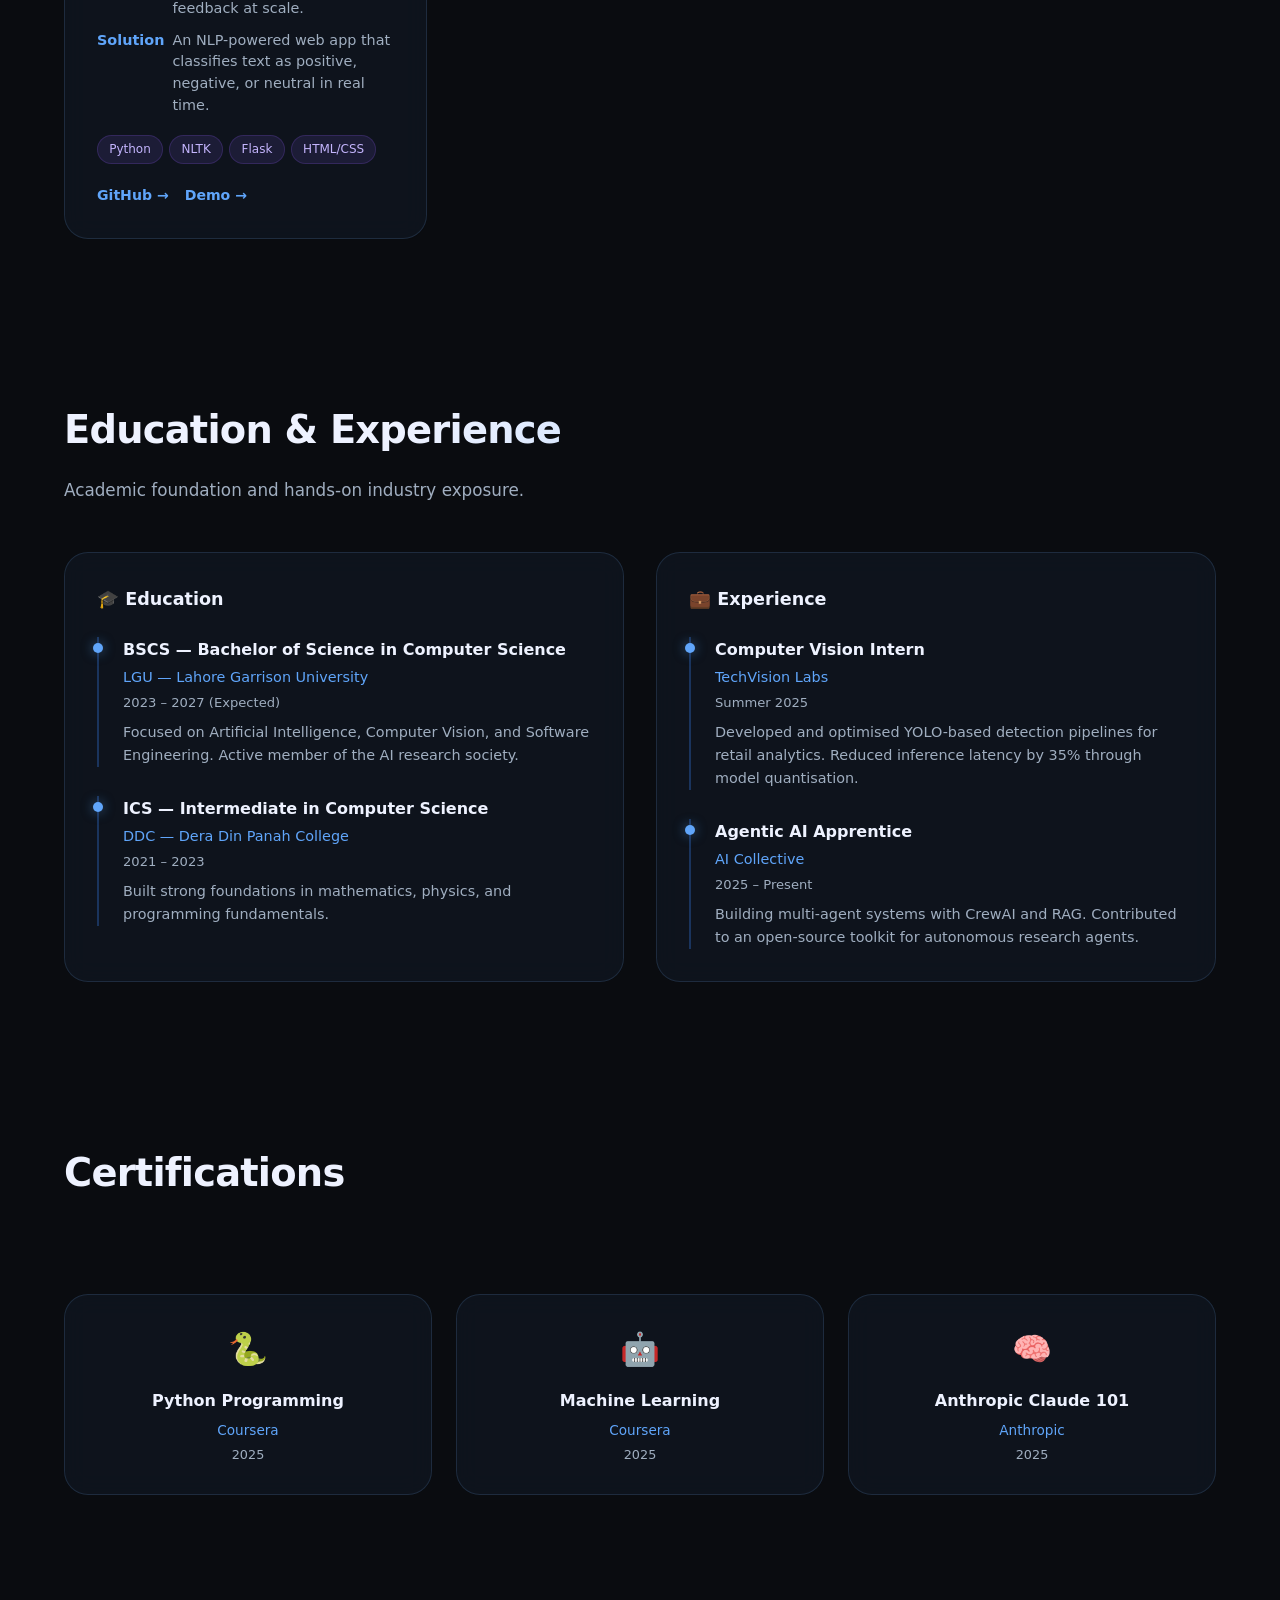
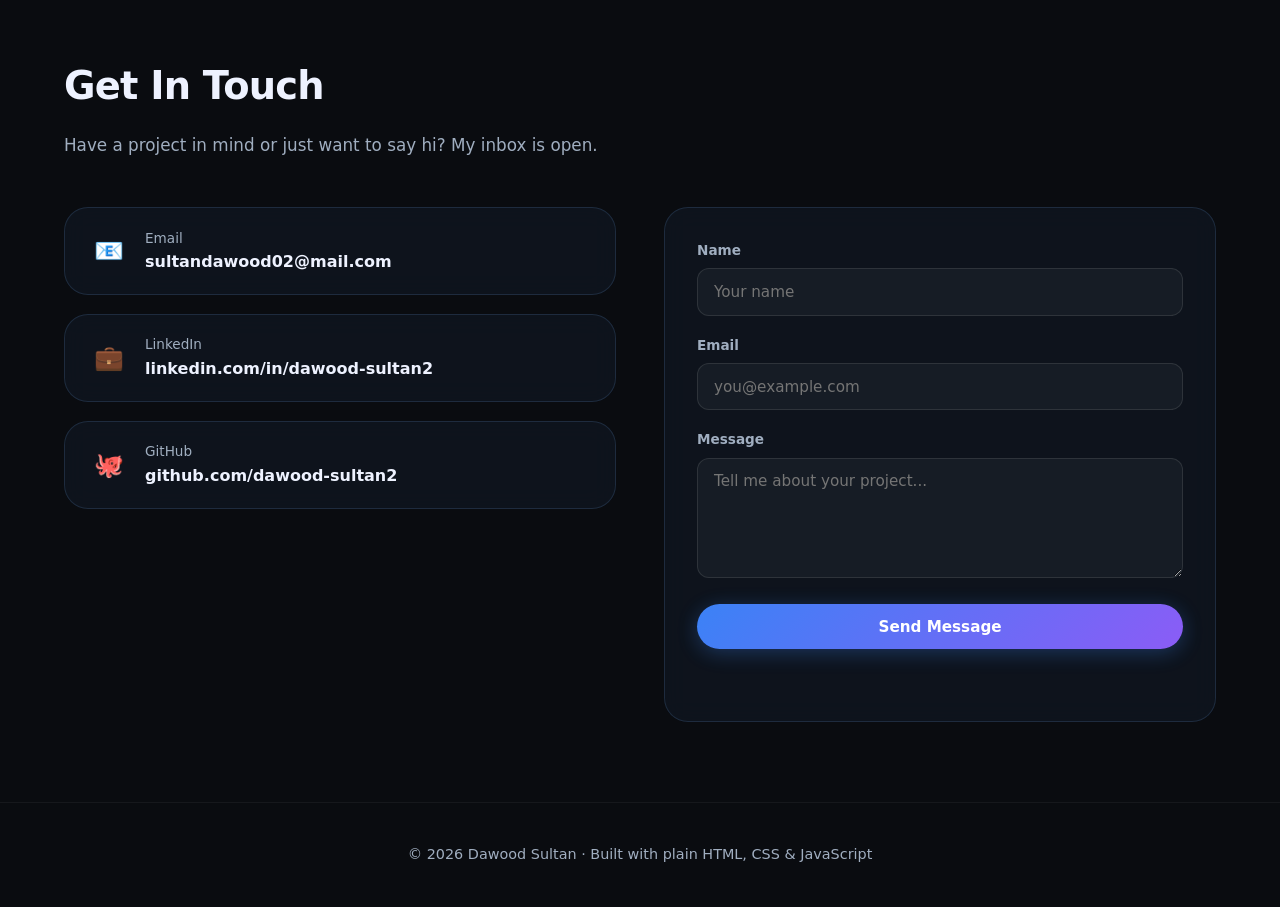
==== commit ac87fe8b: "Update index.html" ====
--- a/index.html
+++ b/index.html
@@ -3,7 +3,7 @@
 <head>
   <meta charset="UTF-8" />
   <meta name="viewport" content="width=device-width, initial-scale=1.0" />
-  <meta name="description" content="Dawood Sultan — AI Engineer specializing in Computer Vision and Agentic AI. BSCS student building intelligent systems." />
+  <meta name="description" content="Dawood Sultan — AI Engineer specializing in Computer Vision and Agentic AI." />
   <title>Dawood Sultan · AI Engineer</title>
   <link rel="stylesheet" href="style.css" />
 </head>
@@ -16,7 +16,7 @@
     <div class="orb orb-3"></div>
   </div>
 
-  <!-- Subtle cursor glow -->
+  <!-- Cursor glow -->
   <div class="cursor-glow" id="cursorGlow" aria-hidden="true"></div>
 
   <!-- ========== NAVBAR ========== -->
@@ -59,7 +59,6 @@
         </div>
       </div>
       <div class="hero-image-wrap reveal">
-        <!-- Replace the URL below with your own profile photo when ready -->
         <img
           class="hero-image"
           src="profile.jpg"
@@ -130,15 +129,15 @@
       <div class="projects-grid">
 
         <div class="project-card glass reveal">
-          <div class="project-icon">🎥</div>
-          <h3 class="project-title">AI Surveillance System</h3>
+          <div class="project-icon">🔢</div>
+          <h3 class="project-title">Handwritten Digit Recognizer</h3>
           <div class="project-meta">
-            <div class="meta-row"><span class="meta-label">Problem</span><span>Manual monitoring of CCTV feeds is error-prone and unscalable.</span></div>
-            <div class="meta-row"><span class="meta-label">Solution</span><span>Real-time detection of intrusions, loitering, and abandoned objects with instant alerts.</span></div>
+            <div class="meta-row"><span class="meta-label">Problem</span><span>Recognizing handwritten numbers accurately is useful for digitizing forms and postal codes.</span></div>
+            <div class="meta-row"><span class="meta-label">Solution</span><span>A CNN model trained on the MNIST dataset that classifies digits 0–9 with ~99% accuracy.</span></div>
           </div>
           <div class="tech-tags">
-            <span class="tech-tag">Python</span><span class="tech-tag">YOLOv8</span>
-            <span class="tech-tag">OpenCV</span><span class="tech-tag">FastAPI</span>
+            <span class="tech-tag">Python</span><span class="tech-tag">TensorFlow</span>
+            <span class="tech-tag">Keras</span><span class="tech-tag">NumPy</span>
           </div>
           <div class="project-links">
             <a href="#" target="_blank" rel="noopener">GitHub →</a>
@@ -147,15 +146,15 @@
         </div>
 
         <div class="project-card glass reveal">
-          <div class="project-icon">🎭</div>
-          <h3 class="project-title">MediaPipe Expression & Gesture Effects</h3>
+          <div class="project-icon">🌸</div>
+          <h3 class="project-title">Iris Flower Classifier</h3>
           <div class="project-meta">
-            <div class="meta-row"><span class="meta-label">Problem</span><span>Interactive filters usually require expensive hardware or cloud processing.</span></div>
-            <div class="meta-row"><span class="meta-label">Solution</span><span>On-device facial expression and hand gesture recognition driving real-time visual effects.</span></div>
+            <div class="meta-row"><span class="meta-label">Problem</span><span>Classifying iris species from petal and sepal measurements is a classic ML learning problem.</span></div>
+            <div class="meta-row"><span class="meta-label">Solution</span><span>A supervised classification model comparing Logistic Regression, KNN, and Decision Trees.</span></div>
           </div>
           <div class="tech-tags">
-            <span class="tech-tag">Python</span><span class="tech-tag">MediaPipe</span>
-            <span class="tech-tag">OpenCV</span><span class="tech-tag">NumPy</span>
+            <span class="tech-tag">Python</span><span class="tech-tag">Scikit-learn</span>
+            <span class="tech-tag">Pandas</span><span class="tech-tag">Matplotlib</span>
           </div>
           <div class="project-links">
             <a href="#" target="_blank" rel="noopener">GitHub →</a>
@@ -164,15 +163,15 @@
         </div>
 
         <div class="project-card glass reveal">
-          <div class="project-icon">🤖</div>
-          <h3 class="project-title">Multi-Agent Research Assistant (FYP)</h3>
+          <div class="project-icon">🎬</div>
+          <h3 class="project-title">Movie Recommendation System</h3>
           <div class="project-meta">
-            <div class="meta-row"><span class="meta-label">Problem</span><span>Research workflows involve repetitive searching, summarising, and cross-referencing.</span></div>
-            <div class="meta-row"><span class="meta-label">Solution</span><span>A CrewAI-powered team of agents that autonomously gathers, verifies, and synthesises findings.</span></div>
+            <div class="meta-row"><span class="meta-label">Problem</span><span>Users struggle to find movies they'll enjoy among thousands of options.</span></div>
+            <div class="meta-row"><span class="meta-label">Solution</span><span>A content-based recommender that suggests similar movies using cosine similarity.</span></div>
           </div>
           <div class="tech-tags">
-            <span class="tech-tag">CrewAI</span><span class="tech-tag">LangChain</span>
-            <span class="tech-tag">RAG</span><span class="tech-tag">Python</span>
+            <span class="tech-tag">Python</span><span class="tech-tag">Pandas</span>
+            <span class="tech-tag">Scikit-learn</span><span class="tech-tag">Streamlit</span>
           </div>
           <div class="project-links">
             <a href="#" target="_blank" rel="noopener">GitHub →</a>
@@ -181,15 +180,15 @@
         </div>
 
         <div class="project-card glass reveal">
-          <div class="project-icon">🧠</div>
-          <h3 class="project-title">Document Q&A with RAG</h3>
+          <div class="project-icon">💬</div>
+          <h3 class="project-title">Sentiment Analysis Web App</h3>
           <div class="project-meta">
-            <div class="meta-row"><span class="meta-label">Problem</span><span>Finding precise answers in long PDFs and documentation is slow and tedious.</span></div>
-            <div class="meta-row"><span class="meta-label">Solution</span><span>A retrieval-augmented chatbot that answers questions with citations from uploaded documents.</span></div>
+            <div class="meta-row"><span class="meta-label">Problem</span><span>Businesses need to quickly understand customer feedback at scale.</span></div>
+            <div class="meta-row"><span class="meta-label">Solution</span><span>An NLP-powered web app that classifies text as positive, negative, or neutral in real time.</span></div>
           </div>
           <div class="tech-tags">
-            <span class="tech-tag">Python</span><span class="tech-tag">LangChain</span>
-            <span class="tech-tag">FAISS</span><span class="tech-tag">OpenAI</span>
+            <span class="tech-tag">Python</span><span class="tech-tag">NLTK</span>
+            <span class="tech-tag">Flask</span><span class="tech-tag">HTML/CSS</span>
           </div>
           <div class="project-links">
             <a href="#" target="_blank" rel="noopener">GitHub →</a>
@@ -212,13 +211,13 @@
           <h3>🎓 Education</h3>
           <div class="timeline-item">
             <h4>BSCS — Bachelor of Science in Computer Science</h4>
-            <p class="place">University of Engineering & Technology</p>
+            <p class="place">LGU — Lahore Garrison University</p>
             <p class="date">2023 – 2027 (Expected)</p>
             <p>Focused on Artificial Intelligence, Computer Vision, and Software Engineering. Active member of the AI research society.</p>
           </div>
           <div class="timeline-item">
-            <h4>Pre-Engineering / Intermediate</h4>
-            <p class="place">Government College</p>
+            <h4>ICS — Intermediate in Computer Science</h4>
+            <p class="place">DDC — Dera Din Panah College</p>
             <p class="date">2021 – 2023</p>
             <p>Built strong foundations in mathematics, physics, and programming fundamentals.</p>
           </div>
@@ -252,31 +251,24 @@
       <div class="certs-grid">
 
         <div class="cert-card glass reveal">
-          <div class="cert-icon">🏅</div>
-          <h4>Deep Learning Specialization</h4>
-          <p class="issuer">DeepLearning.AI · Coursera</p>
-          <p class="cert-date">March 2025</p>
-        </div>
-
-        <div class="cert-card glass reveal">
-          <div class="cert-icon">📜</div>
-          <h4>Computer Vision with OpenCV</h4>
-          <p class="issuer">OpenCV University</p>
-          <p class="cert-date">January 2025</p>
+          <div class="cert-icon">🐍</div>
+          <h4>Python Programming</h4>
+          <p class="issuer">Coursera</p>
+          <p class="cert-date">2025</p>
         </div>
 
         <div class="cert-card glass reveal">
           <div class="cert-icon">🤖</div>
-          <h4>Building AI Agents with CrewAI</h4>
-          <p class="issuer">DeepLearning.AI</p>
-          <p class="cert-date">June 2025</p>
+          <h4>Machine Learning</h4>
+          <p class="issuer">Coursera</p>
+          <p class="cert-date">2025</p>
         </div>
 
         <div class="cert-card glass reveal">
-          <div class="cert-icon">🐍</div>
-          <h4>Python for Data Science</h4>
-          <p class="issuer">IBM SkillsBuild</p>
-          <p class="cert-date">September 2024</p>
+          <div class="cert-icon">🧠</div>
+          <h4>Anthropic Claude 101</h4>
+          <p class="issuer">Anthropic</p>
+          <p class="cert-date">2025</p>
         </div>
 
       </div>
@@ -291,11 +283,11 @@
       <div class="contact-grid">
 
         <div class="contact-info reveal">
-          <a href="mailto:sultandawood02@gmail.com" class="contact-item glass">
+          <a href="mailto:sultandawood02@mail.com" class="contact-item glass">
             <span class="contact-icon">📧</span>
             <div>
               <div class="contact-label">Email</div>
-              <div class="contact-value">sultandawood02@gmail.com</div>
+              <div class="contact-value">sultandawood02@mail.com</div>
             </div>
           </a>
           <a href="https://linkedin.com/in/dawood-sultan2" target="_blank" rel="noopener" class="contact-item glass">
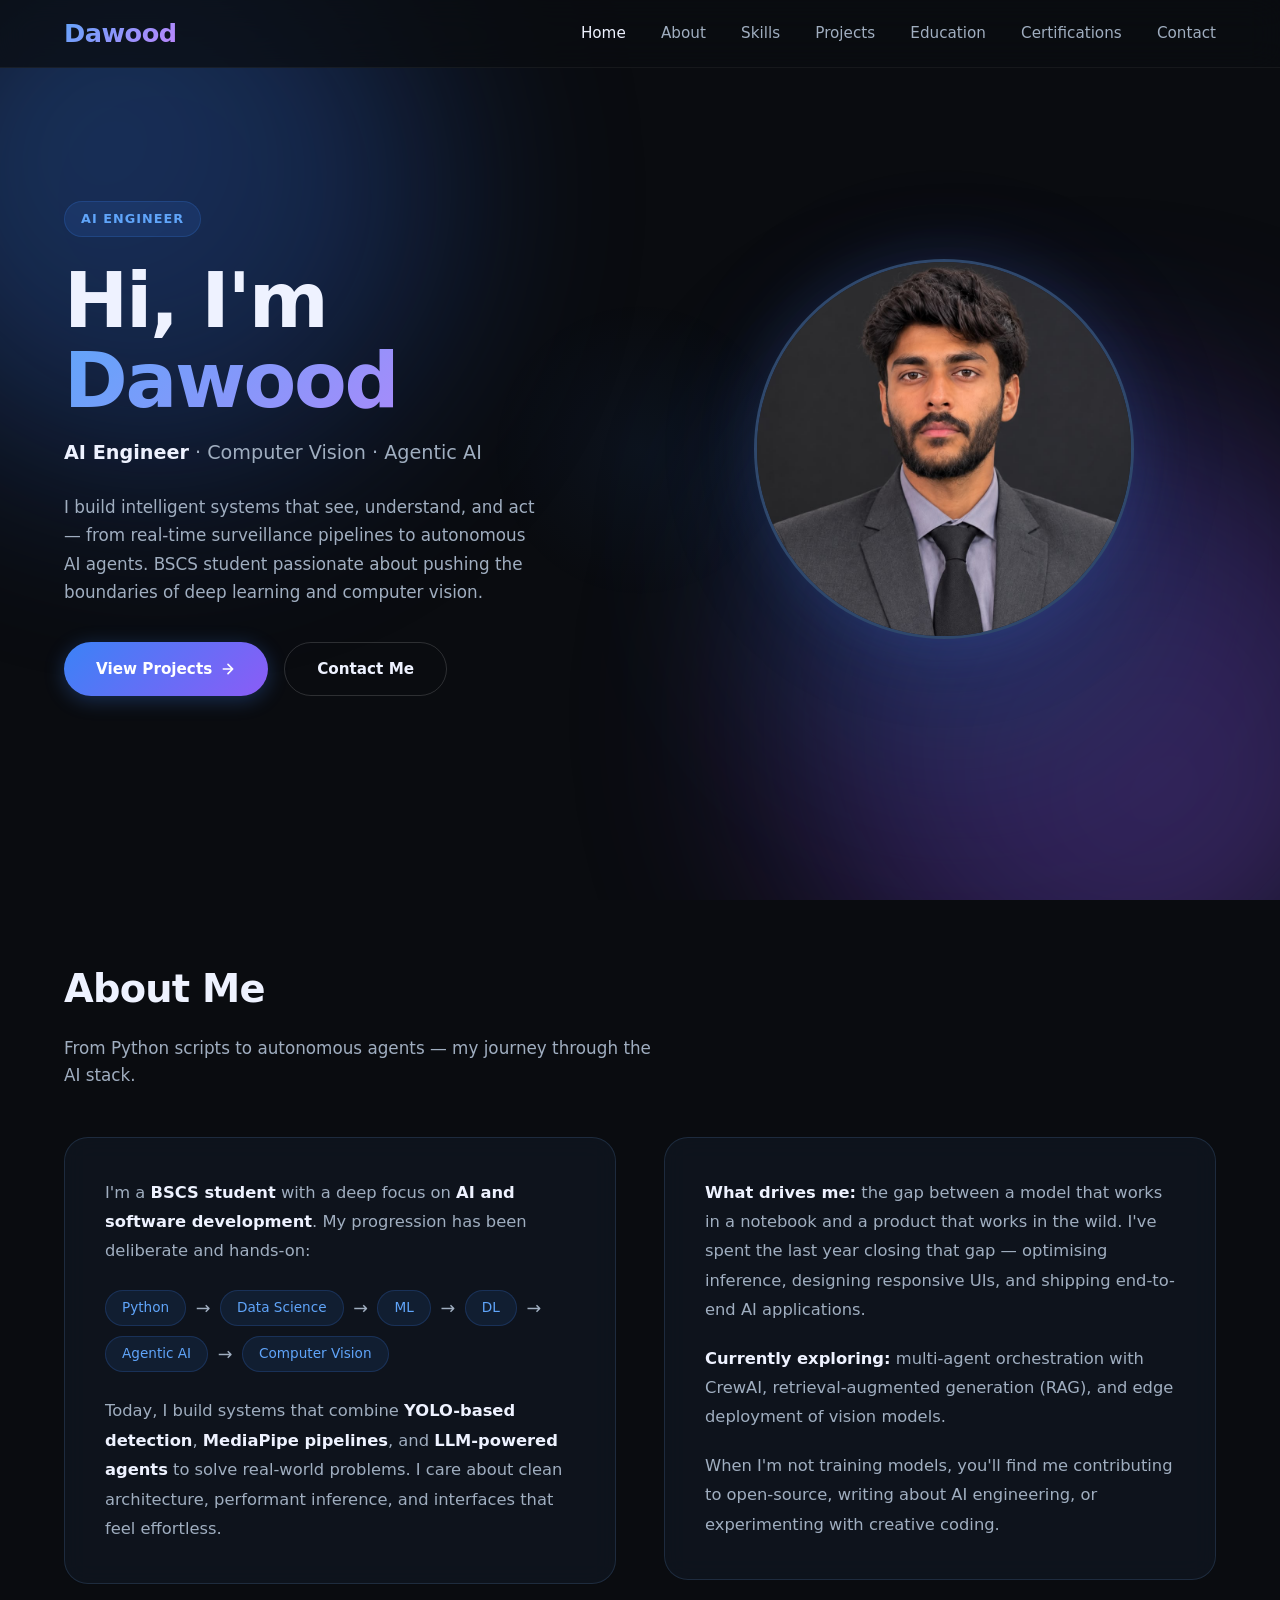
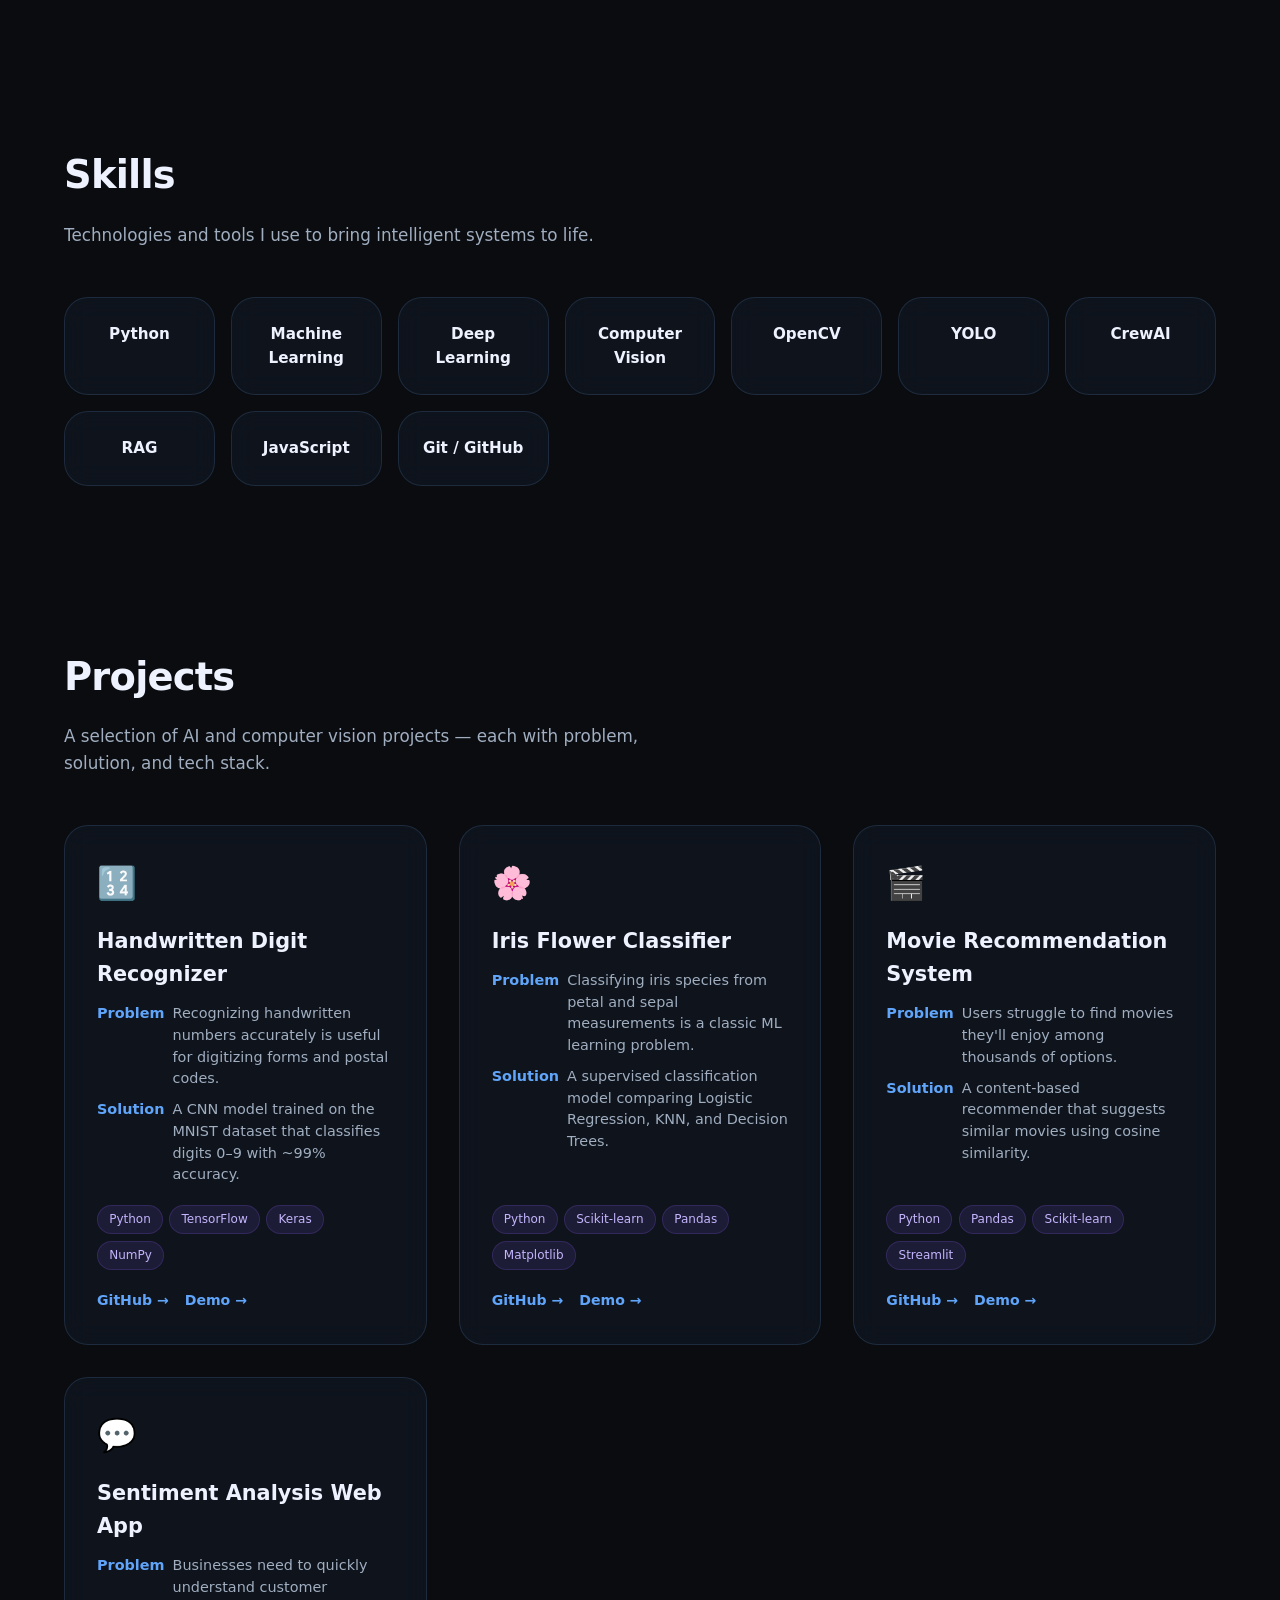
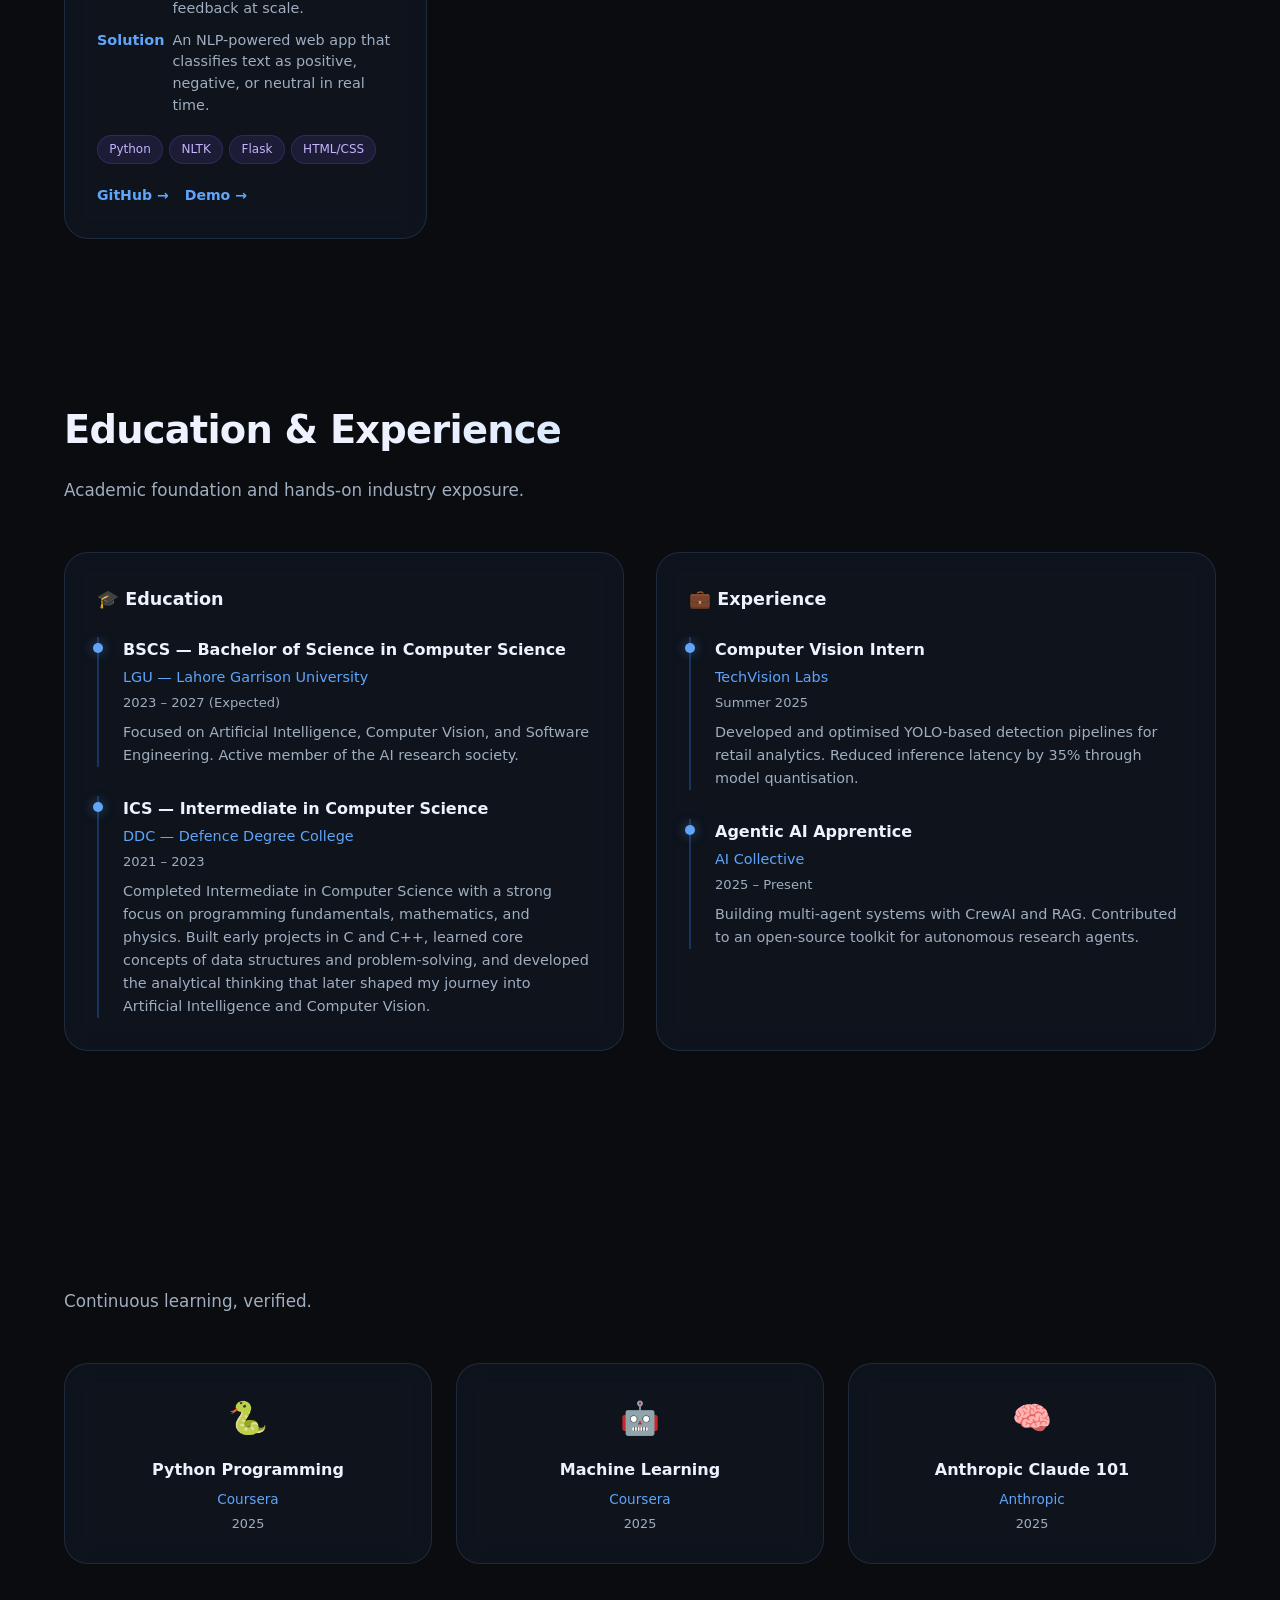
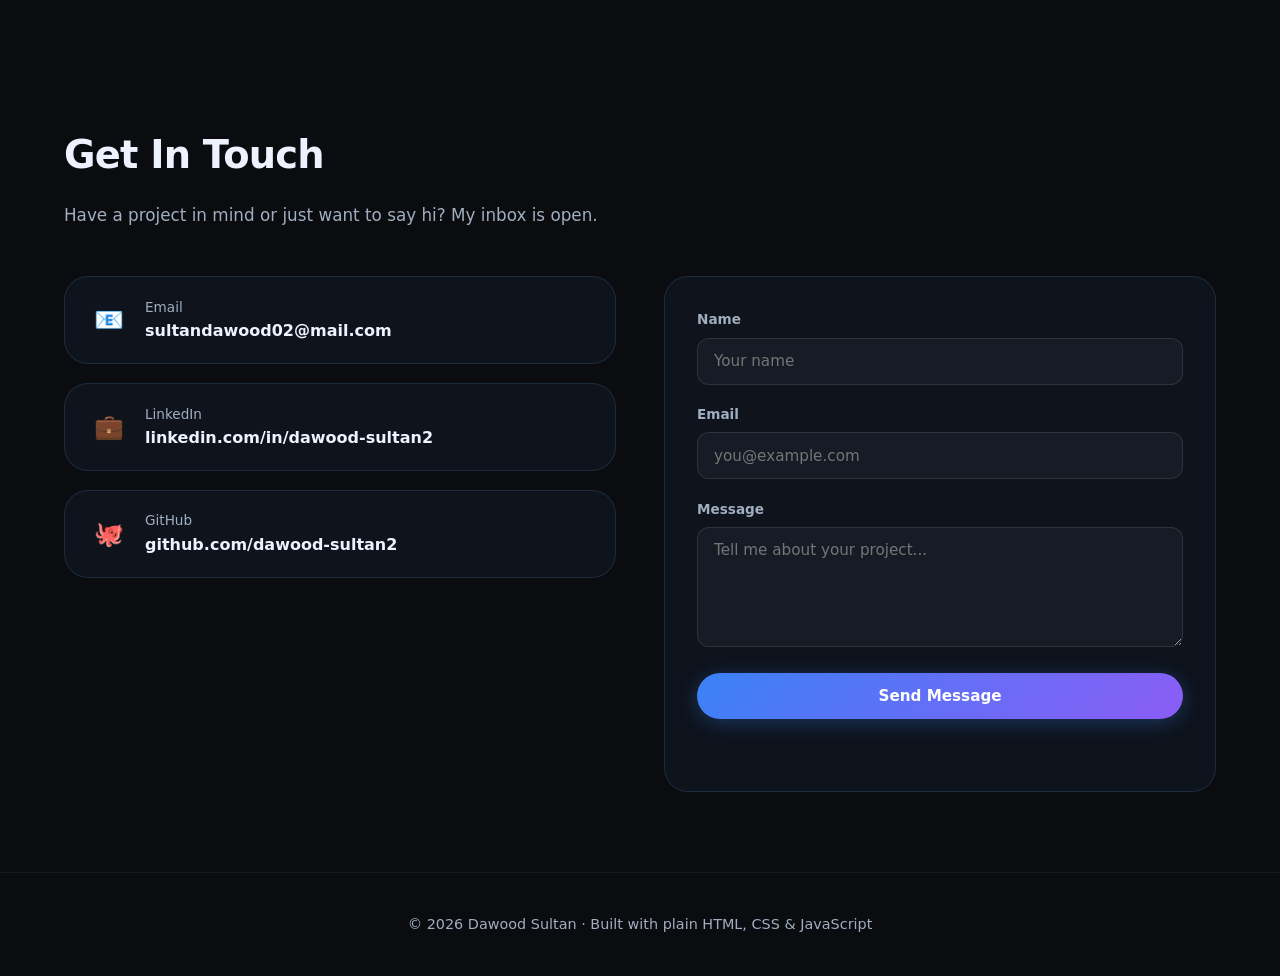
==== commit 04c32dc4: "Update index.html" ====
--- a/index.html
+++ b/index.html
@@ -217,9 +217,13 @@
           </div>
           <div class="timeline-item">
             <h4>ICS — Intermediate in Computer Science</h4>
-            <p class="place">DDC — Dera Din Panah College</p>
+            <p class="place">DDC — Defence Degree College</p>
             <p class="date">2021 – 2023</p>
-            <p>Built strong foundations in mathematics, physics, and programming fundamentals.</p>
+            <p> Completed Intermediate in Computer Science with a strong focus on programming
+              fundamentals, mathematics, and physics. Built early projects in C and C++,
+              learned core concepts of data structures and problem-solving, and developed
+              the analytical thinking that later shaped my journey into Artificial
+              Intelligence and Computer Vision.</p>
           </div>
         </div>
 
--- a/style.css
+++ b/style.css
@@ -163,7 +163,6 @@
 .nav-links a:hover { color: var(--text); }
 .nav-links a:hover::after { width: 100%; }
 
-/* Hamburger */
 .hamburger {
   display: none;
   flex-direction: column;
@@ -212,7 +211,6 @@
   margin-bottom: 3rem;
 }
 
-/* Glass card base */
 .glass {
   background: var(--glass);
   backdrop-filter: blur(12px);
@@ -276,7 +274,6 @@
   color: var(--text-dim);
   margin-bottom: 1.5rem;
   font-weight: 500;
-  letter-spacing: 0.01em;
 }
 
 .hero-role strong { color: var(--text); font-weight: 600; }
@@ -414,7 +411,6 @@
   font-weight: 600;
   font-size: 0.95rem;
   color: var(--text);
-  cursor: default;
   transition: var(--transition);
   position: relative;
   overflow: hidden;
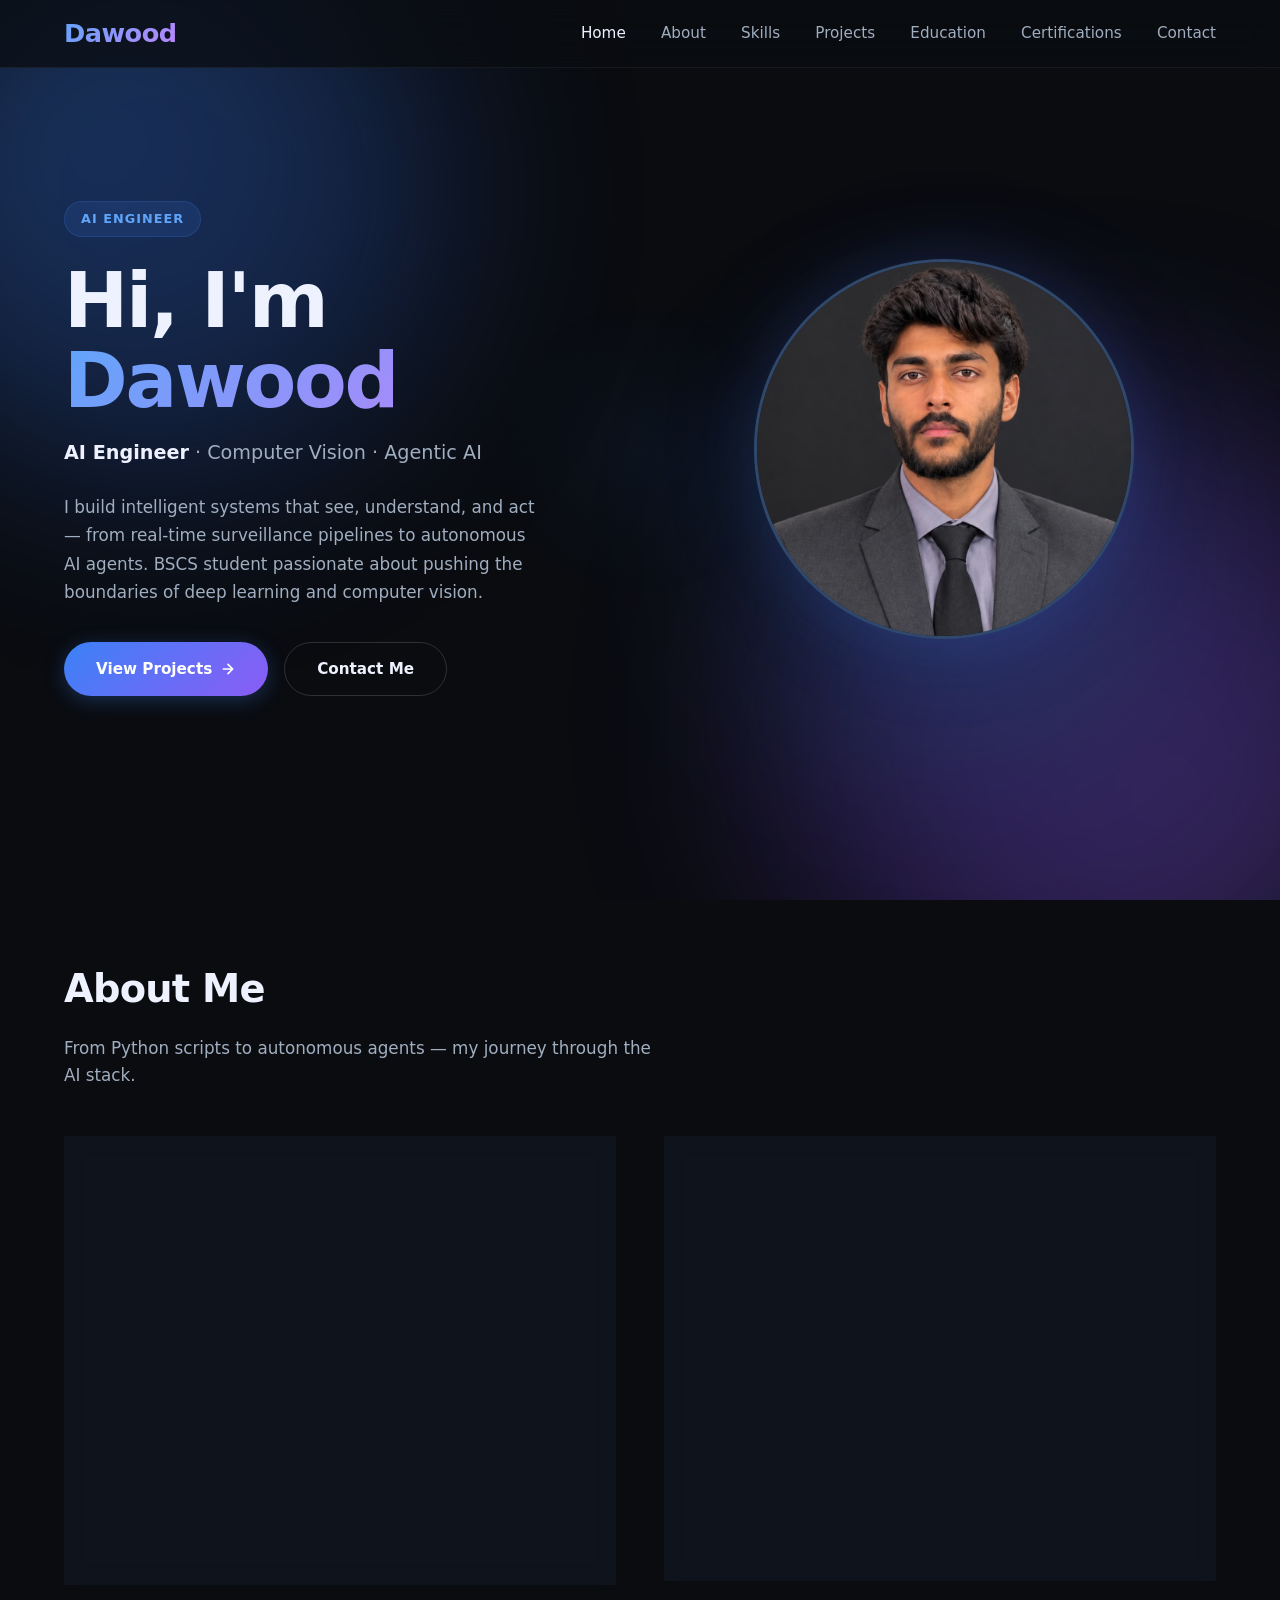
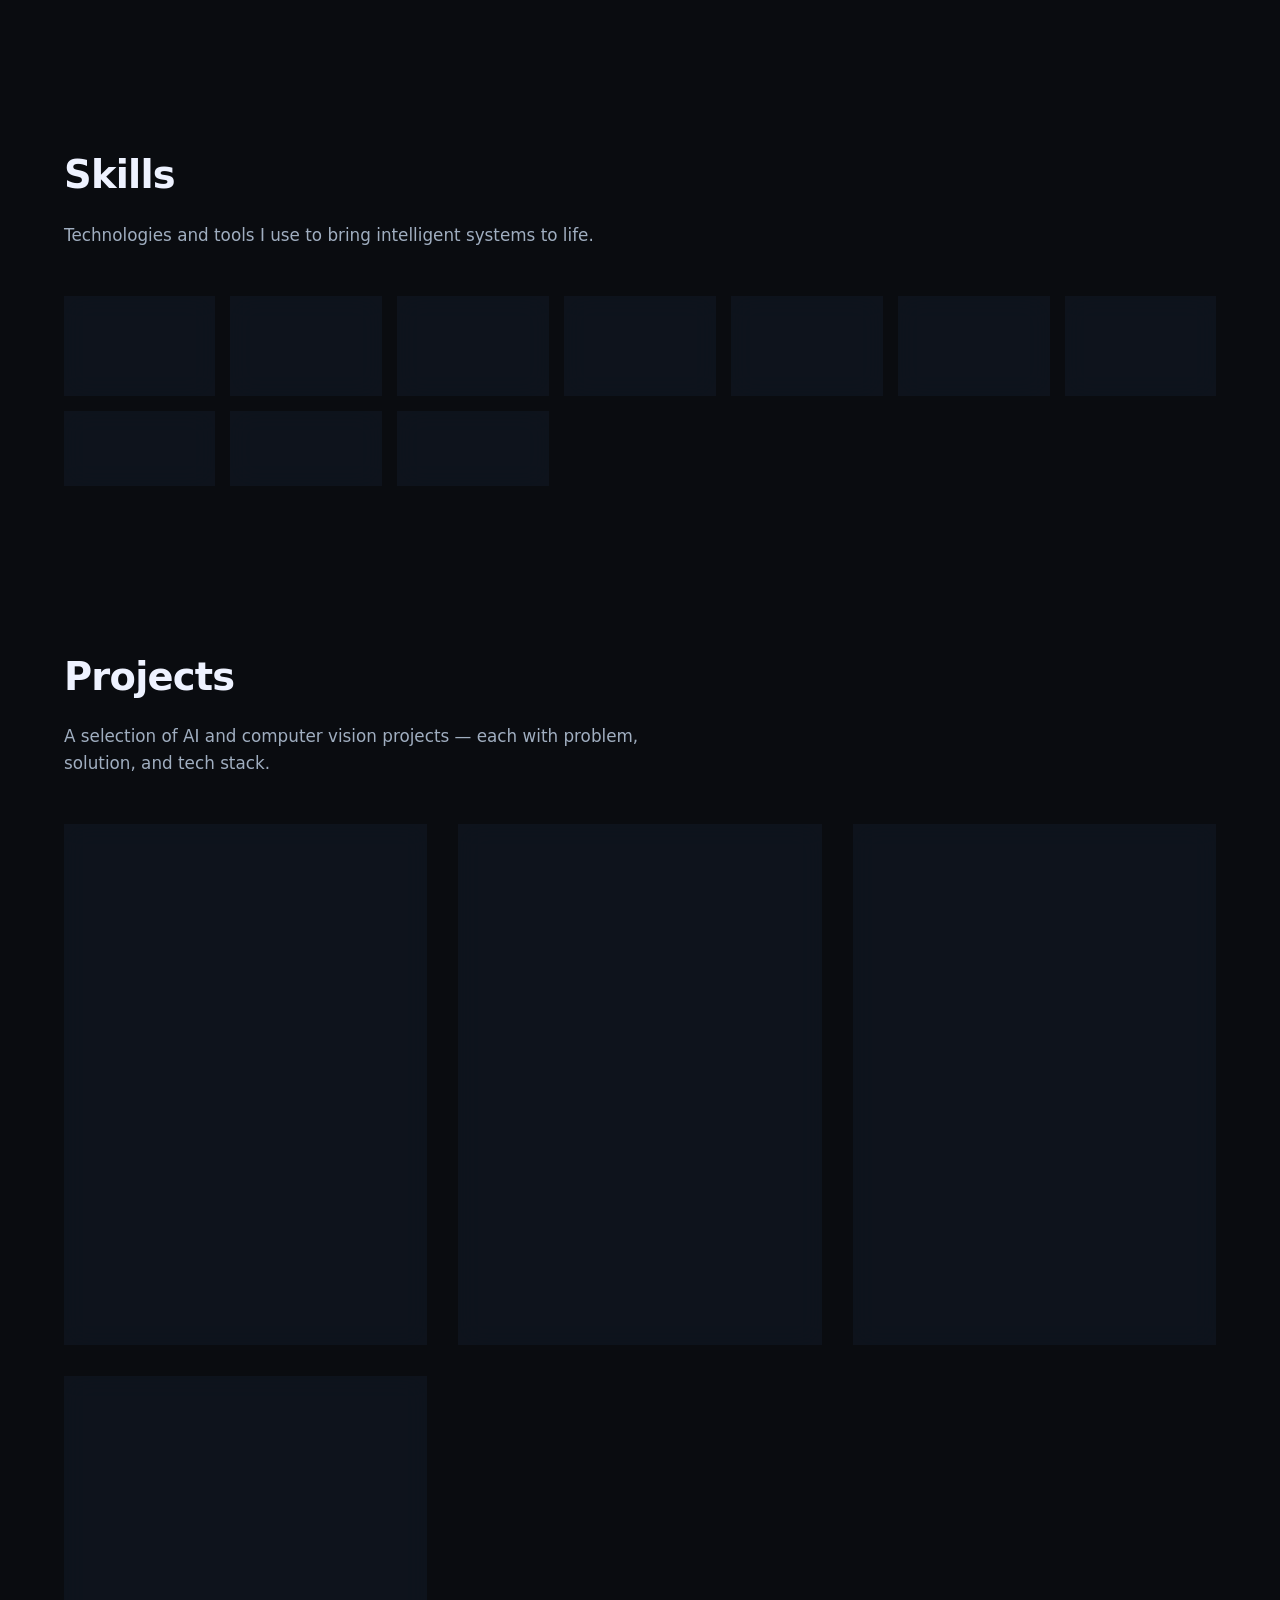
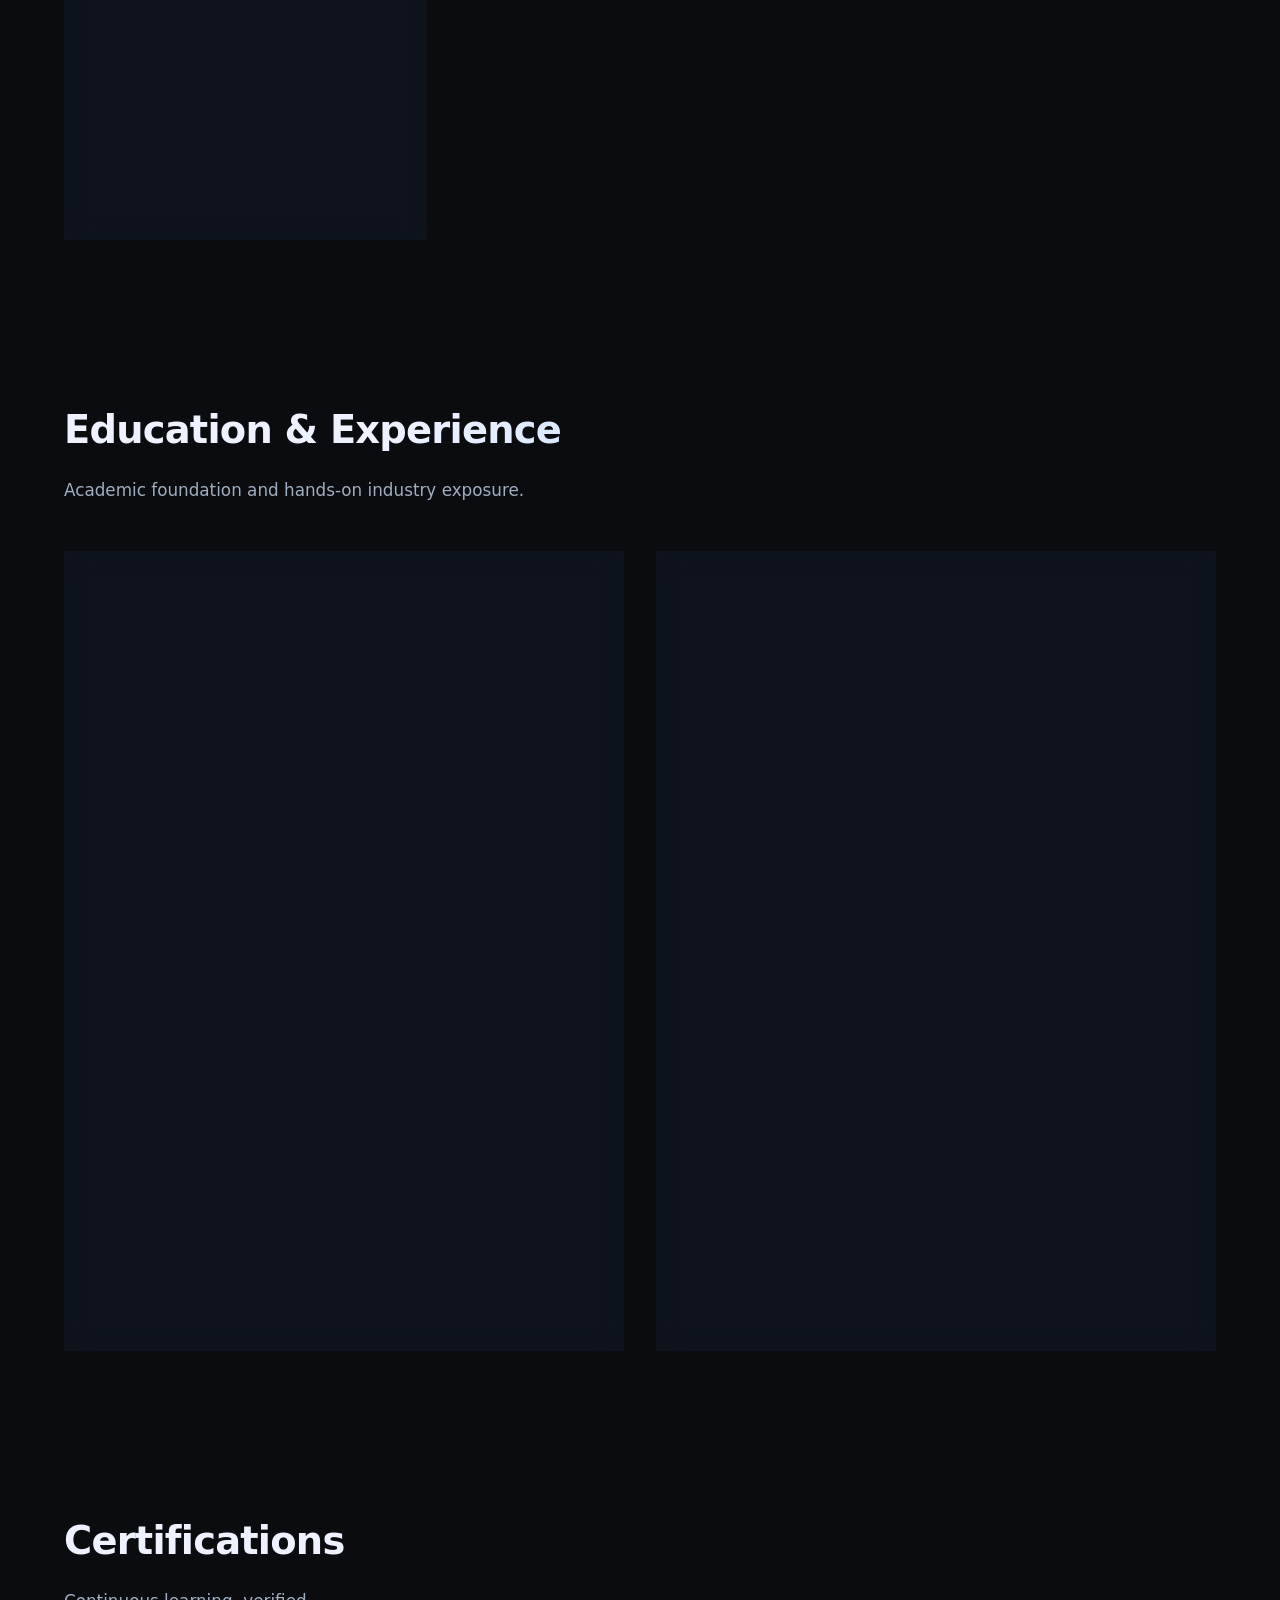
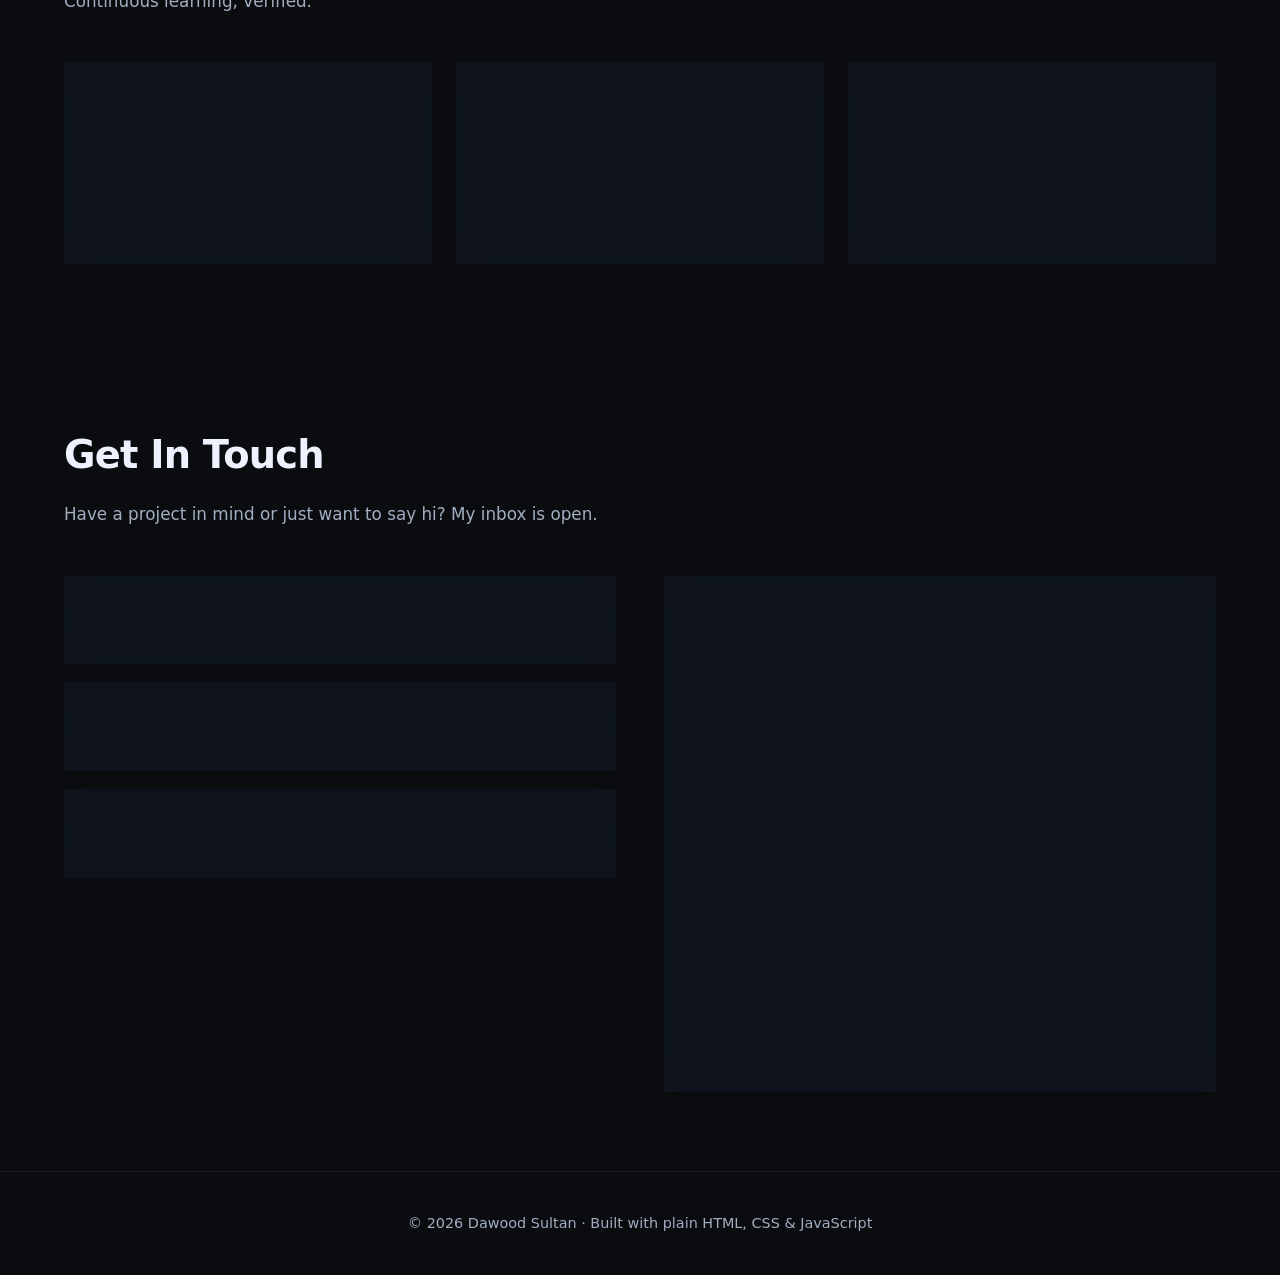
==== commit 04eb593a: "Update index.html" ====
--- a/index.html
+++ b/index.html
@@ -207,39 +207,84 @@
       <p class="section-sub reveal">Academic foundation and hands-on industry exposure.</p>
       <div class="edu-exp-grid">
 
-        <div class="timeline-card glass reveal">
+              <div class="timeline-card glass reveal">
           <h3>🎓 Education</h3>
           <div class="timeline-item">
             <h4>BSCS — Bachelor of Science in Computer Science</h4>
             <p class="place">LGU — Lahore Garrison University</p>
             <p class="date">2023 – 2027 (Expected)</p>
-            <p>Focused on Artificial Intelligence, Computer Vision, and Software Engineering. Active member of the AI research society.</p>
+            <p>
+              Pursuing a Bachelor's in Computer Science with a specialization track in
+              Artificial Intelligence and Computer Vision. Maintaining a strong academic
+              record while building real-world AI projects alongside coursework.
+            </p>
+            <p>
+              <strong>Relevant coursework:</strong> Artificial Intelligence, Machine Learning,
+              Deep Learning, Computer Vision, Data Structures & Algorithms, Database Systems,
+              Operating Systems, Object-Oriented Programming, Software Engineering.
+            </p>
+            <p>
+              <strong>Activities:</strong> Active member of the AI research society —
+              contributing to peer study groups, internal hackathons, and open-source
+              AI tooling. Mentored junior students in Python and machine learning fundamentals.
+            </p>
           </div>
           <div class="timeline-item">
             <h4>ICS — Intermediate in Computer Science</h4>
-            <p class="place">DDC — Defence Degree College</p>
+            <p class="place">DDC — Defence Degree College, Lahore</p>
             <p class="date">2021 – 2023</p>
-            <p> Completed Intermediate in Computer Science with a strong focus on programming
+            <p>
+              Completed Intermediate in Computer Science with a strong focus on programming
               fundamentals, mathematics, and physics. Built early projects in C and C++,
               learned core concepts of data structures and problem-solving, and developed
               the analytical thinking that later shaped my journey into Artificial
-              Intelligence and Computer Vision.</p>
-          </div>
-        </div>
-
-        <div class="timeline-card glass reveal">
+              Intelligence and Computer Vision.
+            </p>
+            <p>
+              <strong>Key coursework:</strong> Programming in C/C++, Object-Oriented
+              Programming, Data Structures, Mathematics (Calculus & Algebra), Physics.
+            </p>
+          </div>
+        </div>
+
+               <div class="timeline-card glass reveal">
           <h3>💼 Experience</h3>
           <div class="timeline-item">
             <h4>Computer Vision Intern</h4>
             <p class="place">TechVision Labs</p>
             <p class="date">Summer 2025</p>
-            <p>Developed and optimised YOLO-based detection pipelines for retail analytics. Reduced inference latency by 35% through model quantisation.</p>
+            <p>
+              Worked on production computer vision pipelines for retail analytics —
+              detecting customer movement, dwell time, and shelf interaction from
+              CCTV footage.
+            </p>
+            <p>
+              <strong>Key contributions:</strong> Fine-tuned YOLOv8 models on a custom
+              retail dataset, reducing inference latency by 35% through INT8 quantisation
+              and TensorRT optimisation. Built a real-time video processing service with
+              OpenCV and FastAPI, deployed on edge devices with limited compute.
+            </p>
+            <p>
+              <strong>Tech stack:</strong> Python, YOLOv8, OpenCV, PyTorch, FastAPI, Docker.
+            </p>
           </div>
           <div class="timeline-item">
             <h4>Agentic AI Apprentice</h4>
             <p class="place">AI Collective</p>
             <p class="date">2025 – Present</p>
-            <p>Building multi-agent systems with CrewAI and RAG. Contributed to an open-source toolkit for autonomous research agents.</p>
+            <p>
+              Building autonomous multi-agent systems that research, reason, and take
+              actions on behalf of users — combining LLMs with tool use and retrieval.
+            </p>
+            <p>
+              <strong>Key contributions:</strong> Designed agent workflows using CrewAI
+              with role-based delegation, integrated RAG pipelines with FAISS and
+              embeddings for grounded responses, and contributed an open-source toolkit
+              for autonomous research agents used by peers.
+            </p>
+            <p>
+              <strong>Tech stack:</strong> Python, CrewAI, LangChain, FAISS, OpenAI API, RAG.
+            </p>
           </div>
         </div>
 
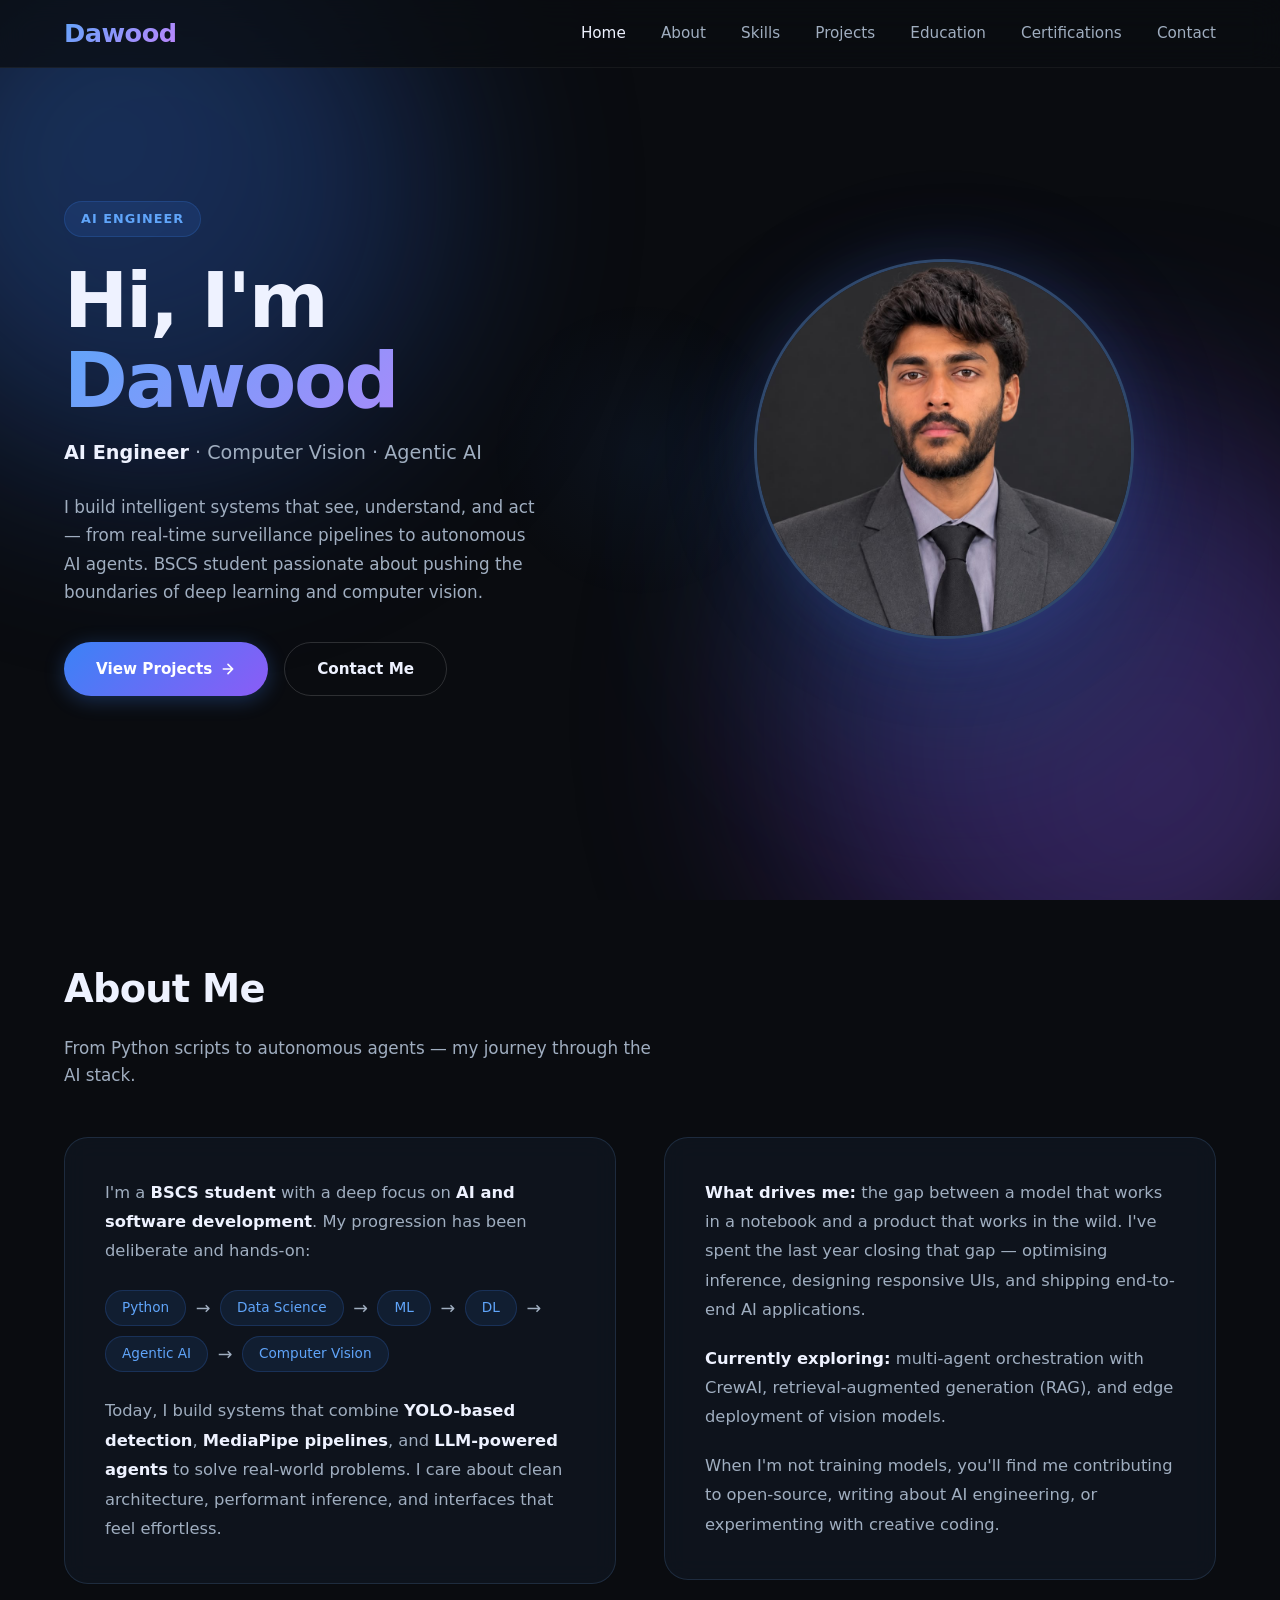
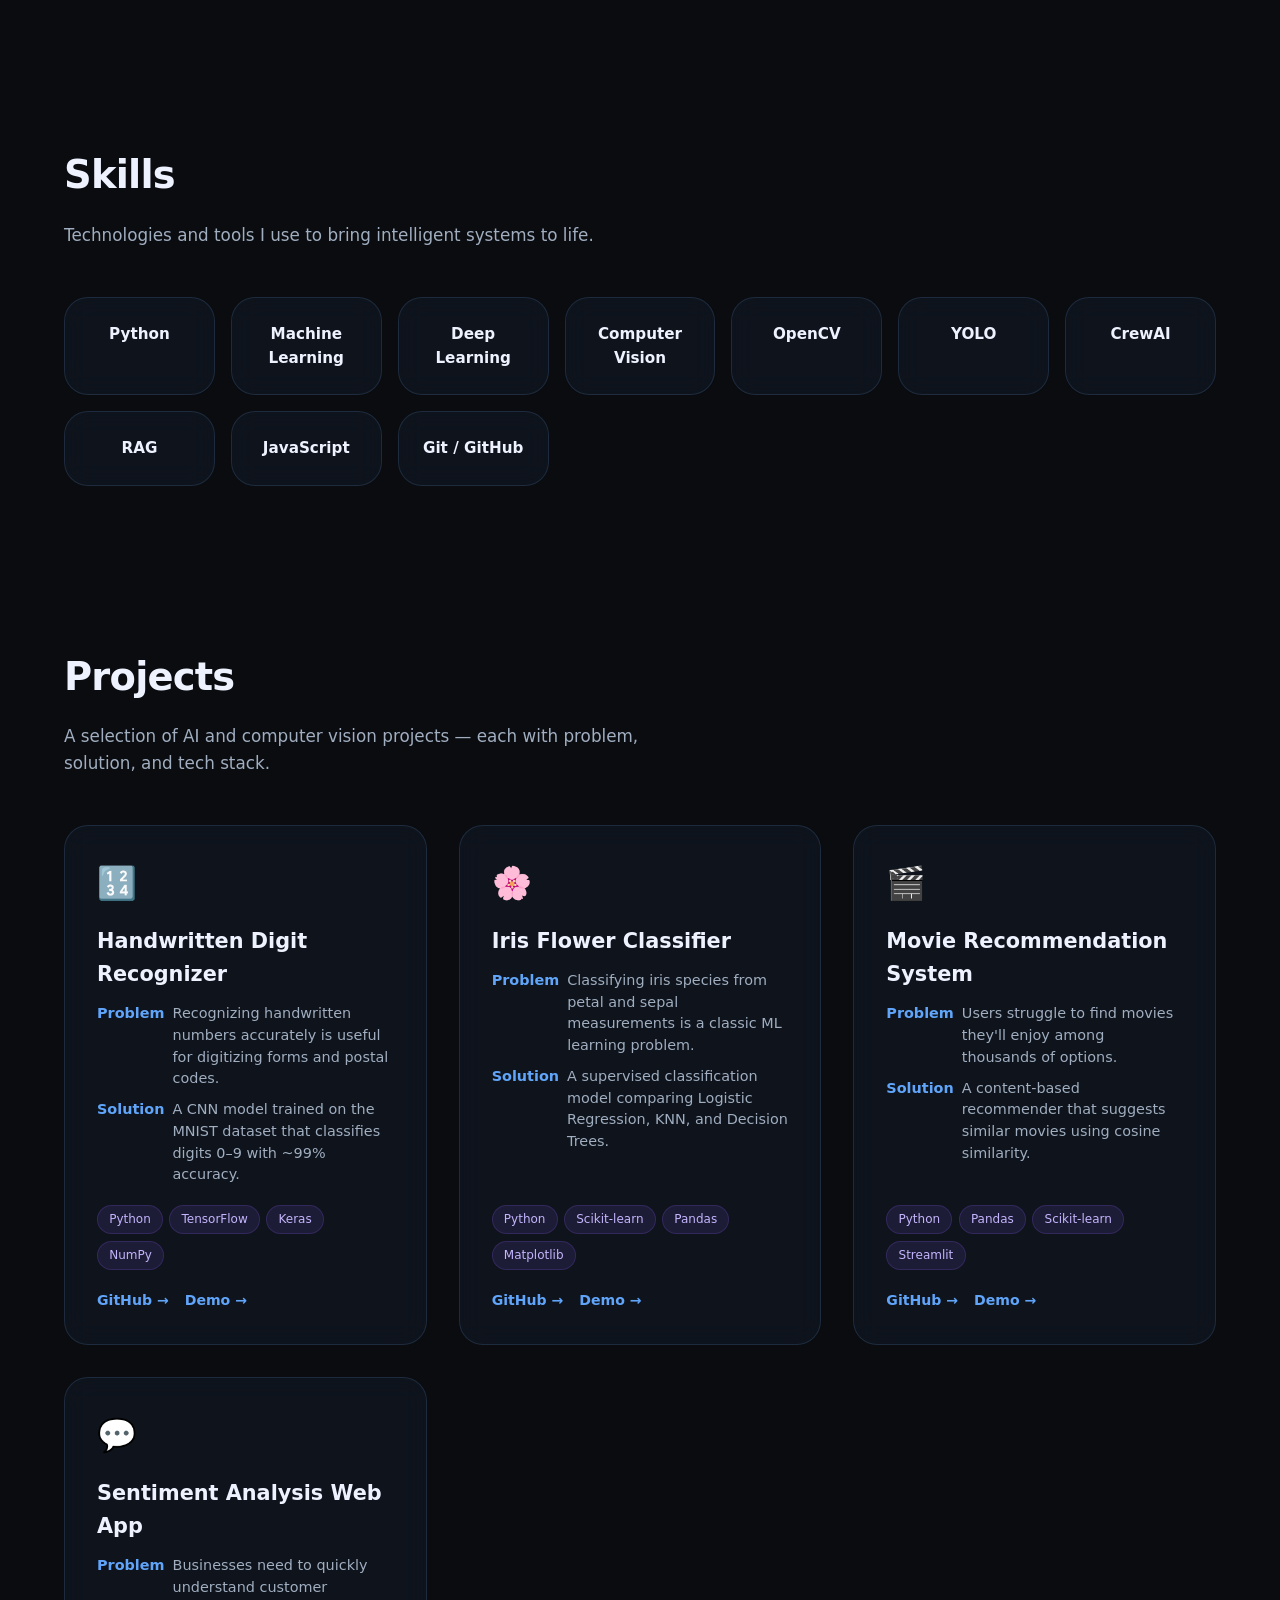
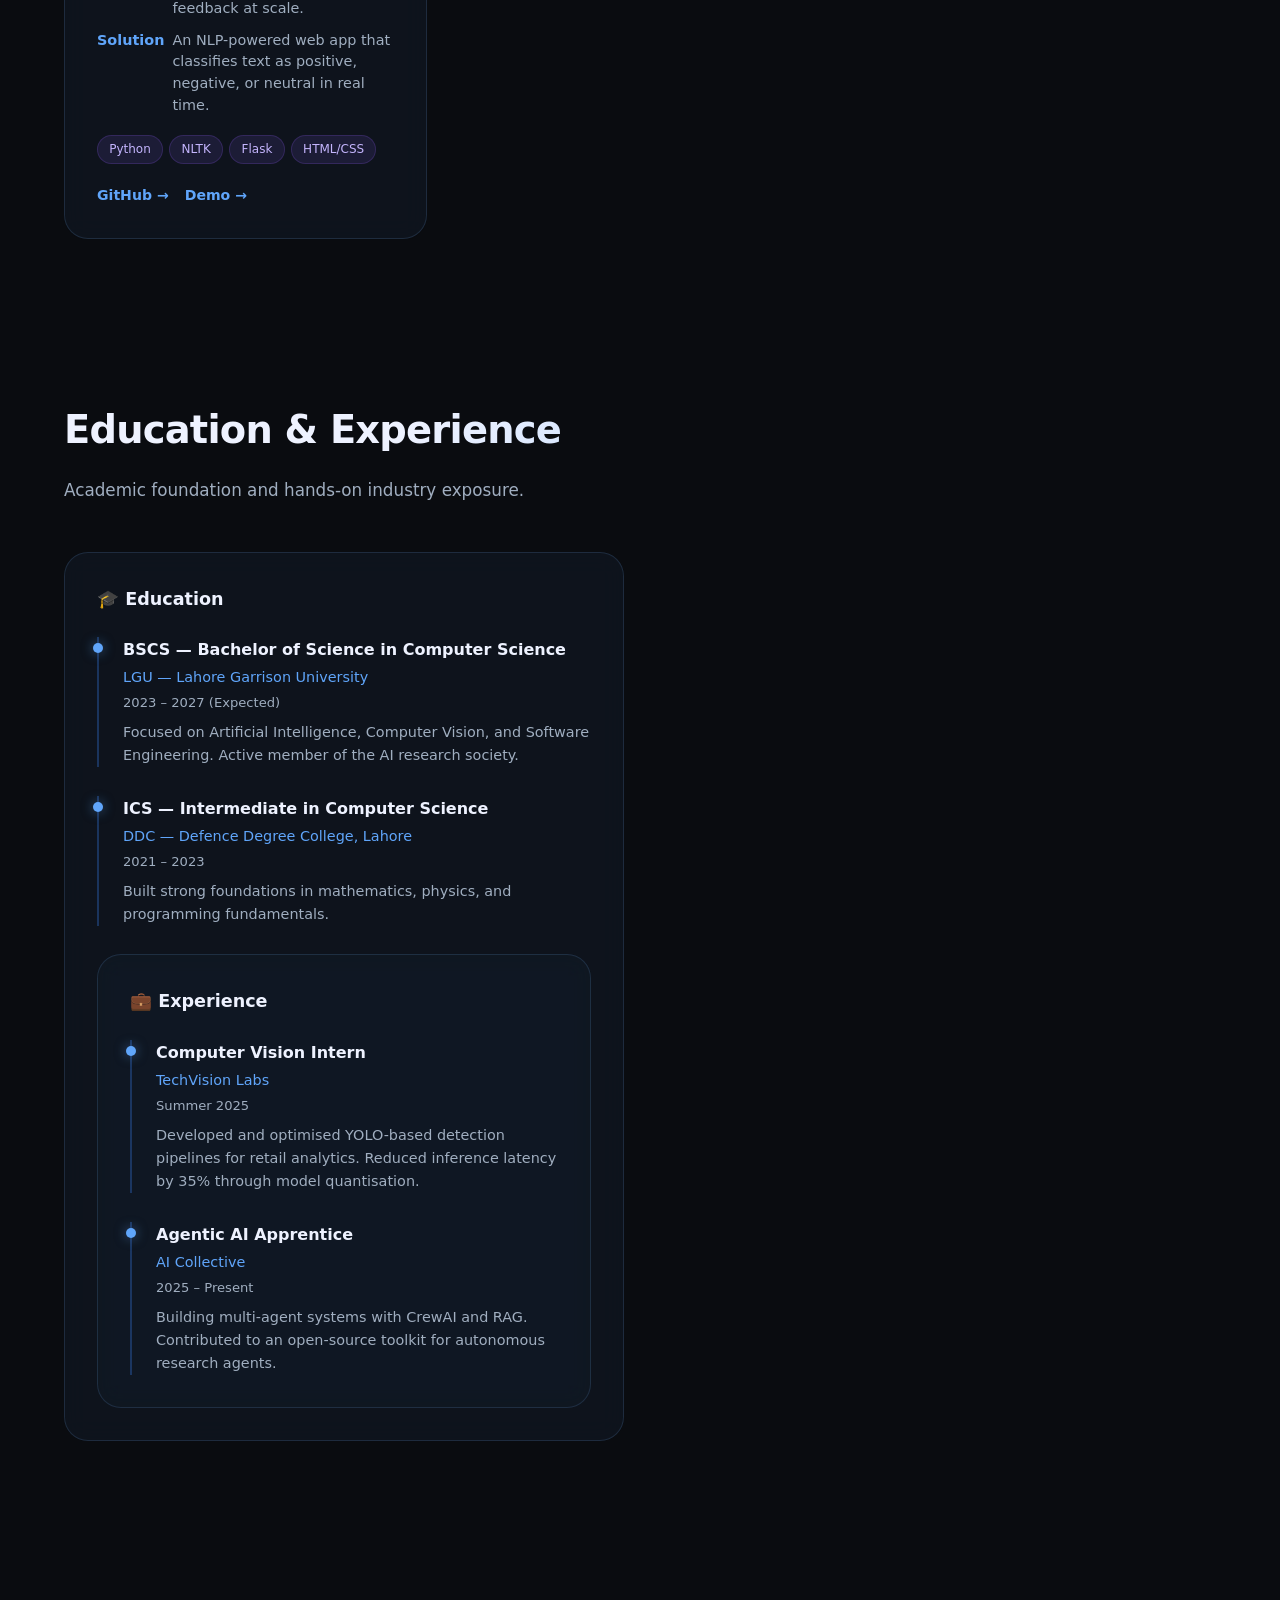
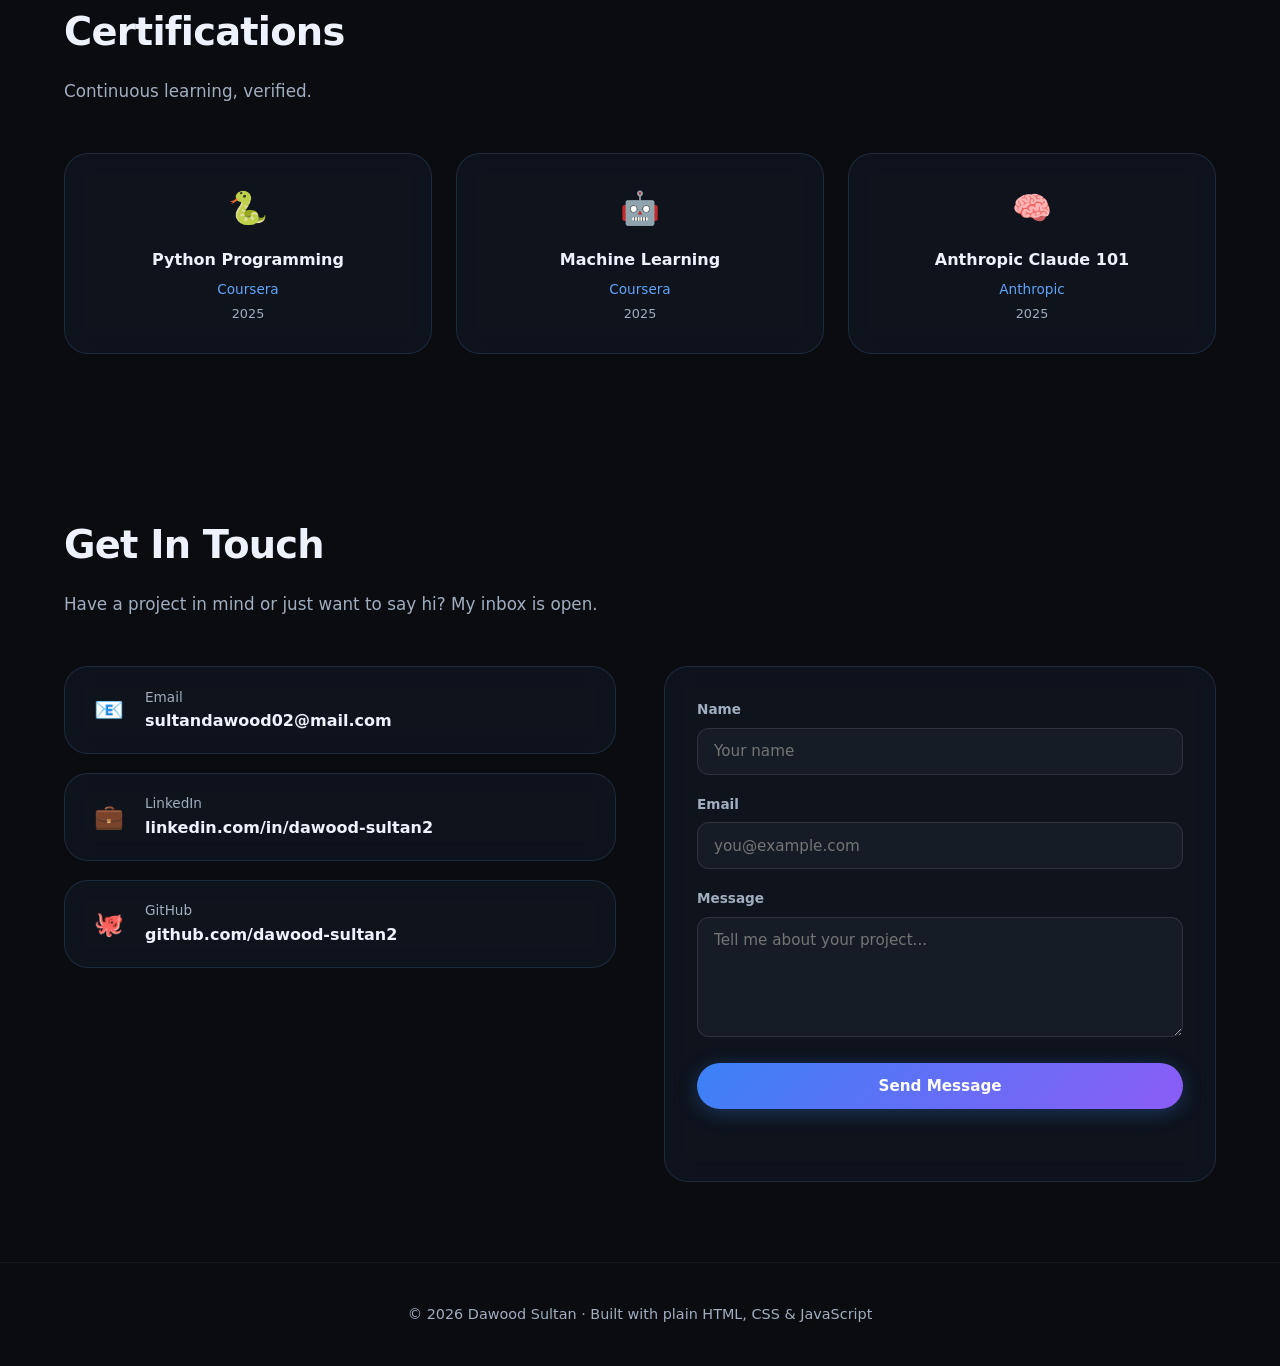
==== commit 8c37576d: "Update index.html" ====
--- a/index.html
+++ b/index.html
@@ -214,37 +214,19 @@
             <p class="place">LGU — Lahore Garrison University</p>
             <p class="date">2023 – 2027 (Expected)</p>
             <p>
-              Pursuing a Bachelor's in Computer Science with a specialization track in
-              Artificial Intelligence and Computer Vision. Maintaining a strong academic
-              record while building real-world AI projects alongside coursework.
+             Focused on Artificial Intelligence, Computer Vision, and Software Engineering. 
+              Active member of the AI research society.
             </p>
             <p>
-              <strong>Relevant coursework:</strong> Artificial Intelligence, Machine Learning,
-              Deep Learning, Computer Vision, Data Structures & Algorithms, Database Systems,
-              Operating Systems, Object-Oriented Programming, Software Engineering.
-            </p>
-            <p>
-              <strong>Activities:</strong> Active member of the AI research society —
-              contributing to peer study groups, internal hackathons, and open-source
-              AI tooling. Mentored junior students in Python and machine learning fundamentals.
-            </p>
           </div>
           <div class="timeline-item">
             <h4>ICS — Intermediate in Computer Science</h4>
             <p class="place">DDC — Defence Degree College, Lahore</p>
             <p class="date">2021 – 2023</p>
             <p>
-              Completed Intermediate in Computer Science with a strong focus on programming
-              fundamentals, mathematics, and physics. Built early projects in C and C++,
-              learned core concepts of data structures and problem-solving, and developed
-              the analytical thinking that later shaped my journey into Artificial
-              Intelligence and Computer Vision.
+              Built strong foundations in mathematics, physics, and programming fundamentals.
             </p>
             <p>
-              <strong>Key coursework:</strong> Programming in C/C++, Object-Oriented
-              Programming, Data Structures, Mathematics (Calculus & Algebra), Physics.
-            </p>
-          </div>
         </div>
 
                <div class="timeline-card glass reveal">
@@ -254,18 +236,8 @@
             <p class="place">TechVision Labs</p>
             <p class="date">Summer 2025</p>
             <p>
-              Worked on production computer vision pipelines for retail analytics —
-              detecting customer movement, dwell time, and shelf interaction from
-              CCTV footage.
-            </p>
-            <p>
-              <strong>Key contributions:</strong> Fine-tuned YOLOv8 models on a custom
-              retail dataset, reducing inference latency by 35% through INT8 quantisation
-              and TensorRT optimisation. Built a real-time video processing service with
-              OpenCV and FastAPI, deployed on edge devices with limited compute.
-            </p>
-            <p>
-              <strong>Tech stack:</strong> Python, YOLOv8, OpenCV, PyTorch, FastAPI, Docker.
+              Developed and optimised YOLO-based detection pipelines for retail analytics.
+              Reduced inference latency by 35% through model quantisation.
             </p>
           </div>
           <div class="timeline-item">
@@ -273,17 +245,8 @@
             <p class="place">AI Collective</p>
             <p class="date">2025 – Present</p>
             <p>
-              Building autonomous multi-agent systems that research, reason, and take
-              actions on behalf of users — combining LLMs with tool use and retrieval.
-            </p>
-            <p>
-              <strong>Key contributions:</strong> Designed agent workflows using CrewAI
-              with role-based delegation, integrated RAG pipelines with FAISS and
-              embeddings for grounded responses, and contributed an open-source toolkit
-              for autonomous research agents used by peers.
-            </p>
-            <p>
-              <strong>Tech stack:</strong> Python, CrewAI, LangChain, FAISS, OpenAI API, RAG.
+             Building multi-agent systems with CrewAI and RAG. Contributed to an open-source 
+              toolkit for autonomous research agents.
             </p>
           </div>
         </div>
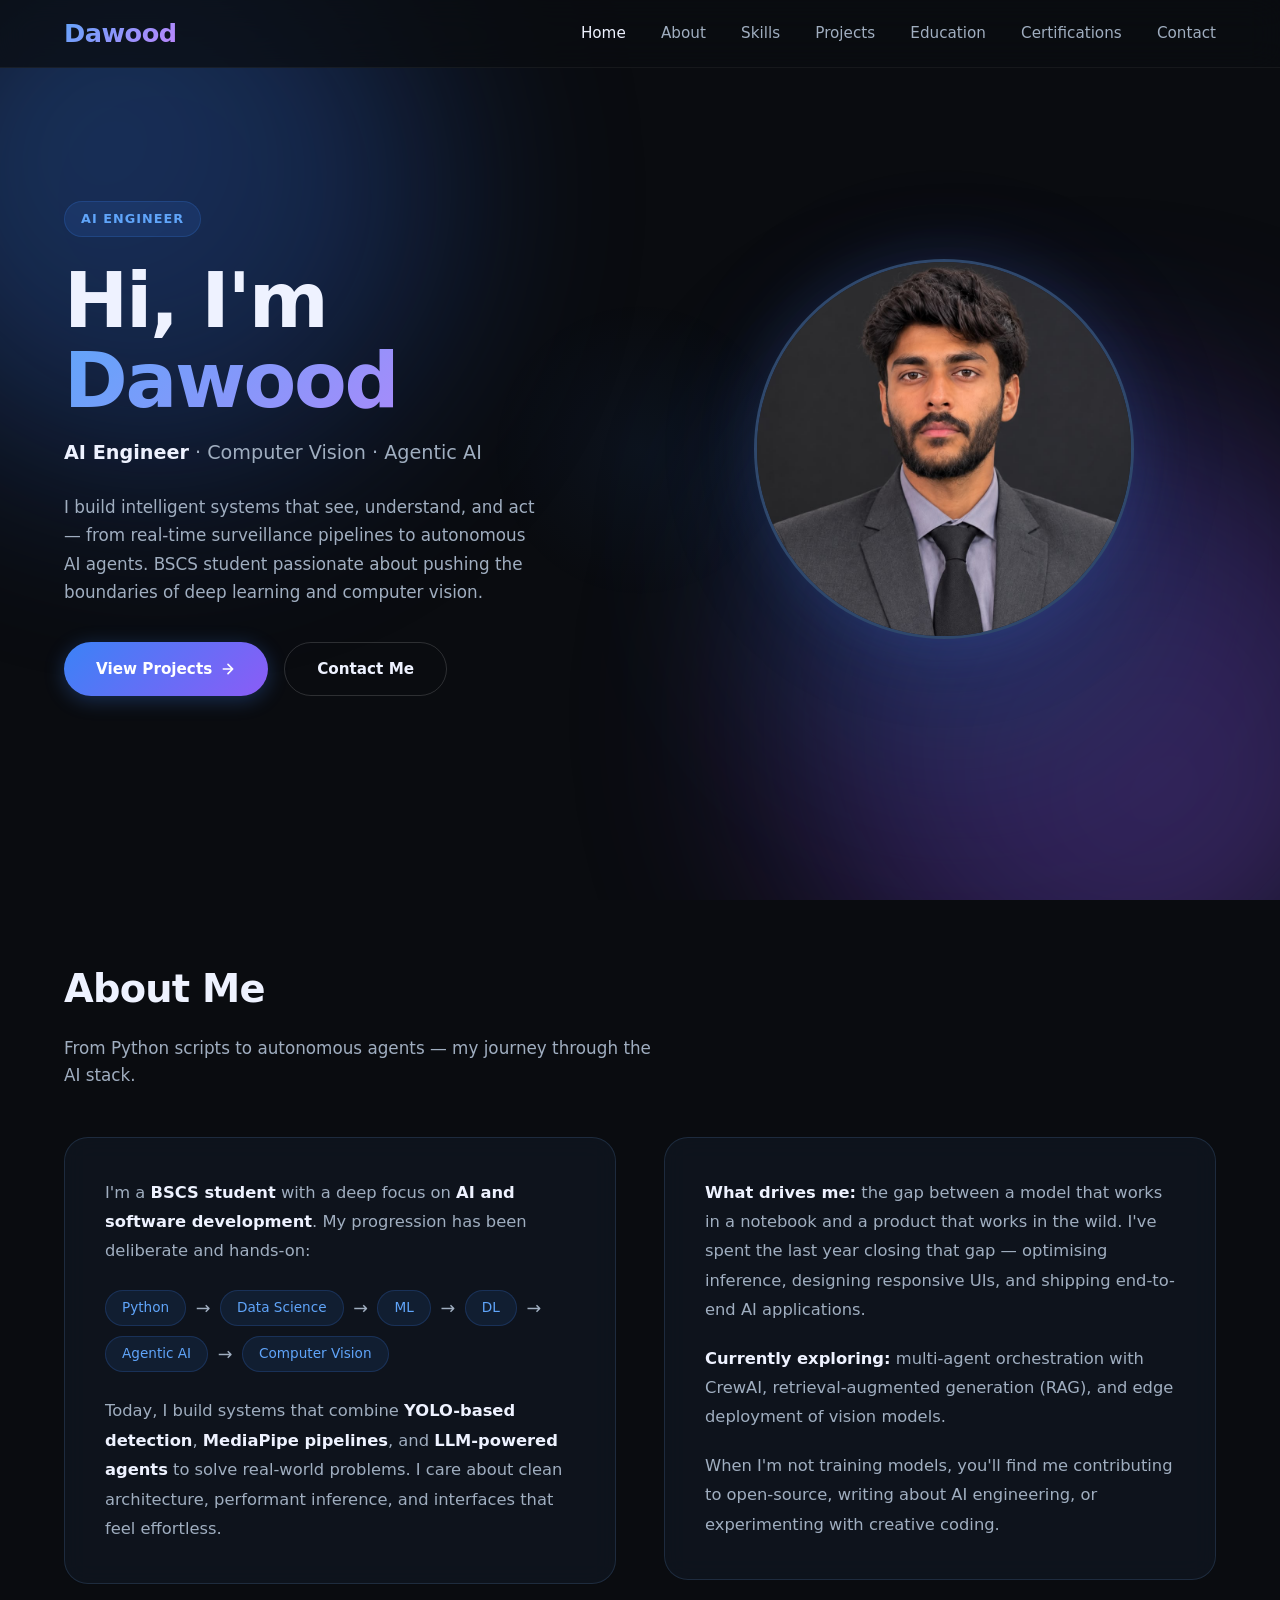
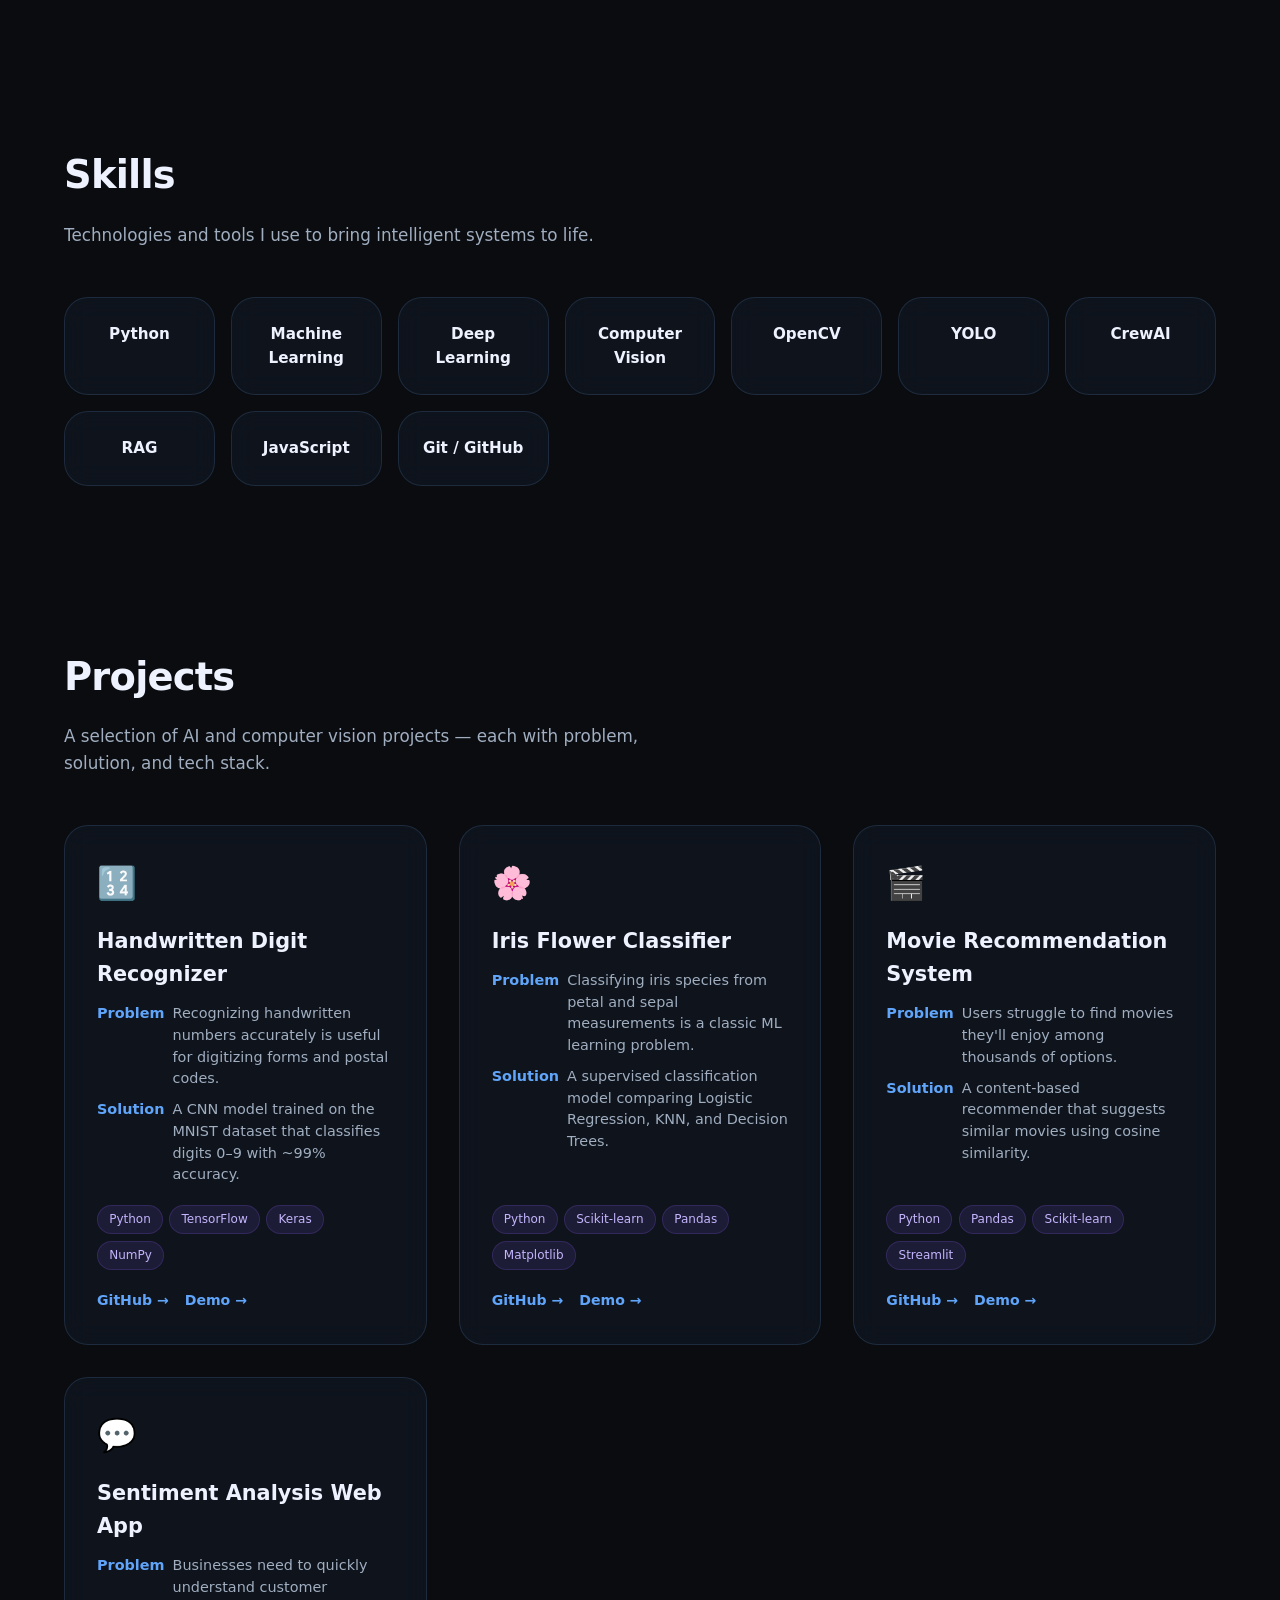
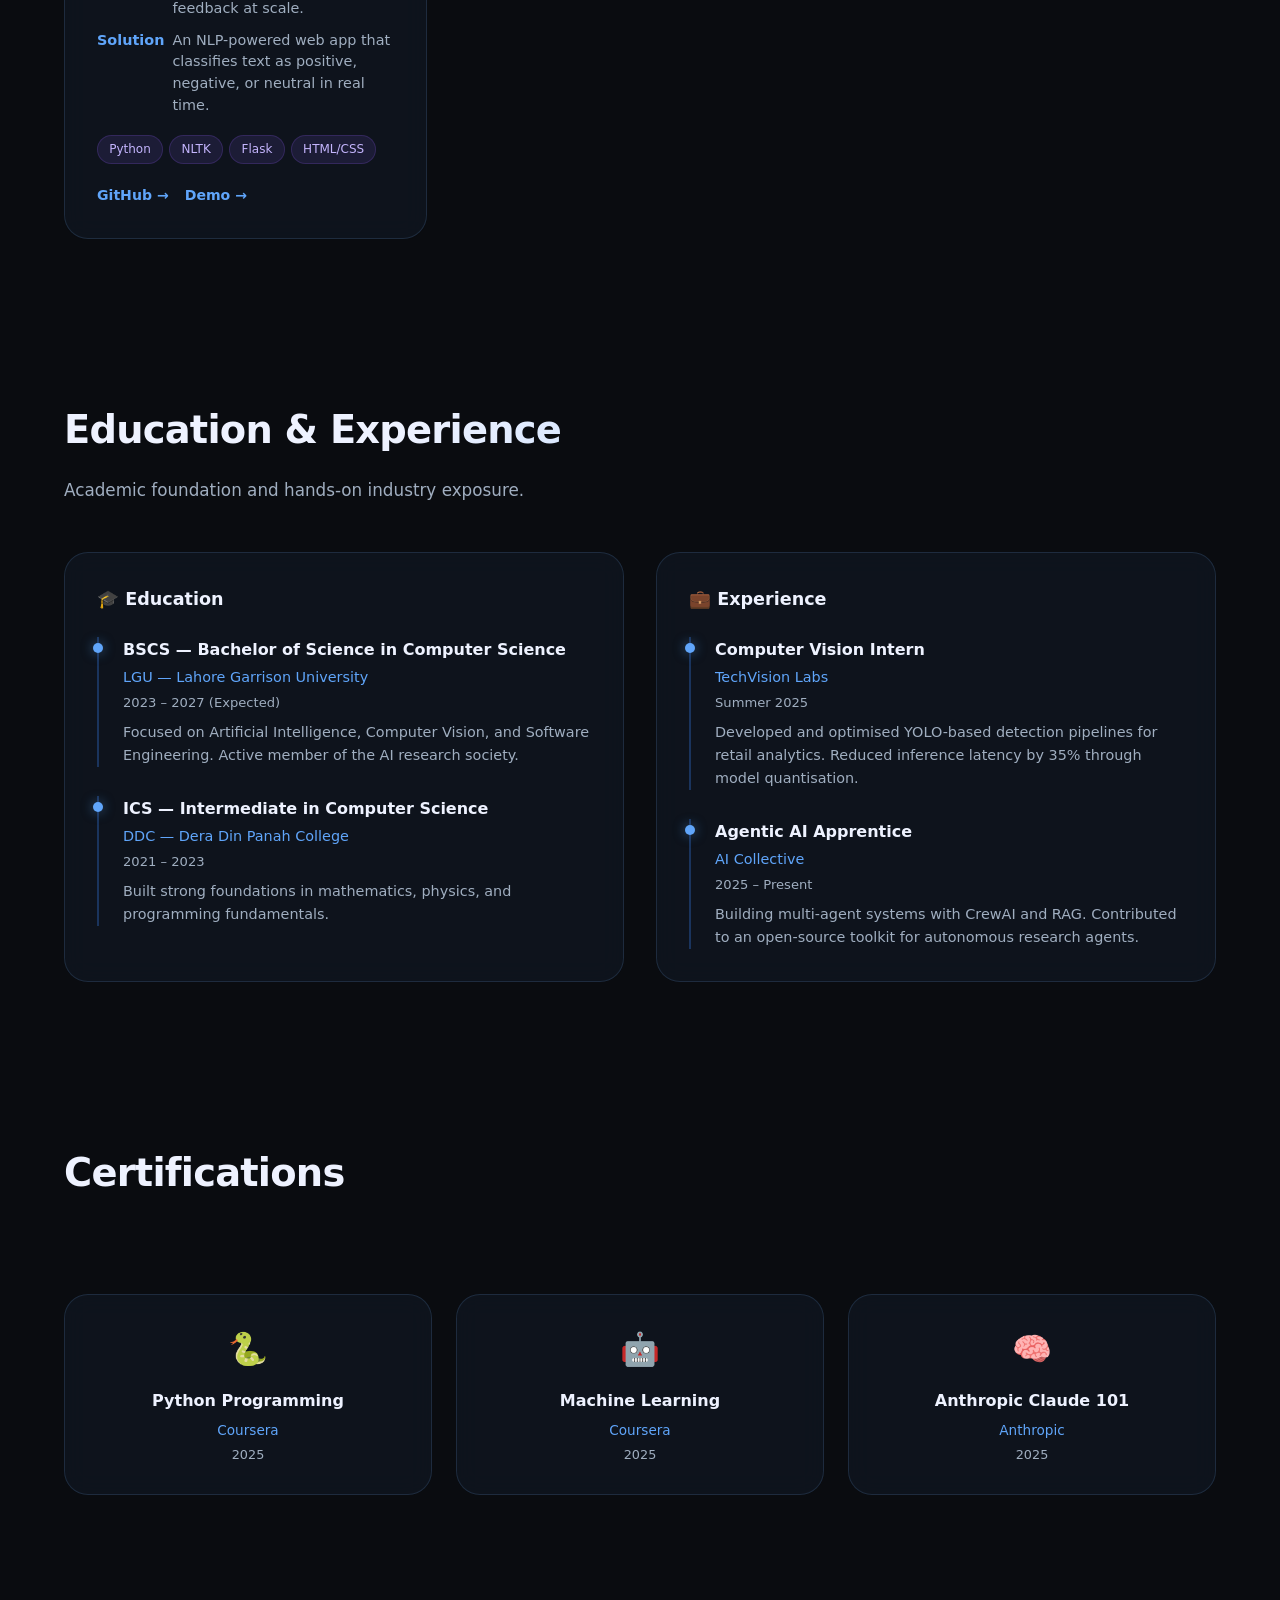
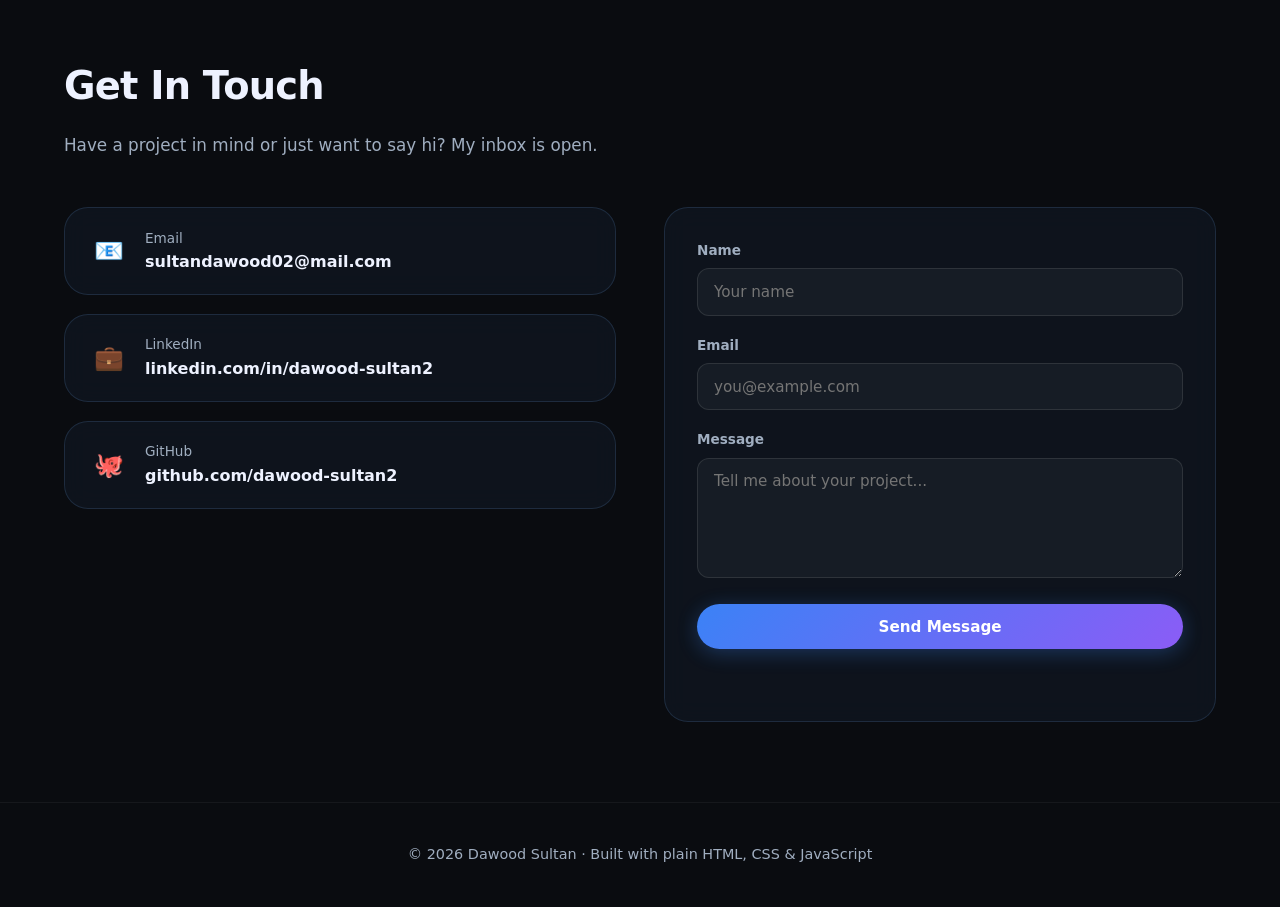
==== commit e2792ca7: "Update index.html" ====
--- a/index.html
+++ b/index.html
@@ -207,47 +207,35 @@
       <p class="section-sub reveal">Academic foundation and hands-on industry exposure.</p>
       <div class="edu-exp-grid">
 
-              <div class="timeline-card glass reveal">
+        <div class="timeline-card glass reveal">
           <h3>🎓 Education</h3>
           <div class="timeline-item">
             <h4>BSCS — Bachelor of Science in Computer Science</h4>
             <p class="place">LGU — Lahore Garrison University</p>
             <p class="date">2023 – 2027 (Expected)</p>
-            <p>
-             Focused on Artificial Intelligence, Computer Vision, and Software Engineering. 
-              Active member of the AI research society.
-            </p>
-            <p>
+            <p>Focused on Artificial Intelligence, Computer Vision, and Software Engineering. Active member of the AI research society.</p>
           </div>
           <div class="timeline-item">
             <h4>ICS — Intermediate in Computer Science</h4>
-            <p class="place">DDC — Defence Degree College, Lahore</p>
+            <p class="place">DDC — Dera Din Panah College</p>
             <p class="date">2021 – 2023</p>
-            <p>
-              Built strong foundations in mathematics, physics, and programming fundamentals.
-            </p>
-            <p>
-        </div>
-
-               <div class="timeline-card glass reveal">
+            <p>Built strong foundations in mathematics, physics, and programming fundamentals.</p>
+          </div>
+        </div>
+
+        <div class="timeline-card glass reveal">
           <h3>💼 Experience</h3>
           <div class="timeline-item">
             <h4>Computer Vision Intern</h4>
             <p class="place">TechVision Labs</p>
             <p class="date">Summer 2025</p>
-            <p>
-              Developed and optimised YOLO-based detection pipelines for retail analytics.
-              Reduced inference latency by 35% through model quantisation.
-            </p>
+            <p>Developed and optimised YOLO-based detection pipelines for retail analytics. Reduced inference latency by 35% through model quantisation.</p>
           </div>
           <div class="timeline-item">
             <h4>Agentic AI Apprentice</h4>
             <p class="place">AI Collective</p>
             <p class="date">2025 – Present</p>
-            <p>
-             Building multi-agent systems with CrewAI and RAG. Contributed to an open-source 
-              toolkit for autonomous research agents.
-            </p>
+            <p>Building multi-agent systems with CrewAI and RAG. Contributed to an open-source toolkit for autonomous research agents.</p>
           </div>
         </div>
 
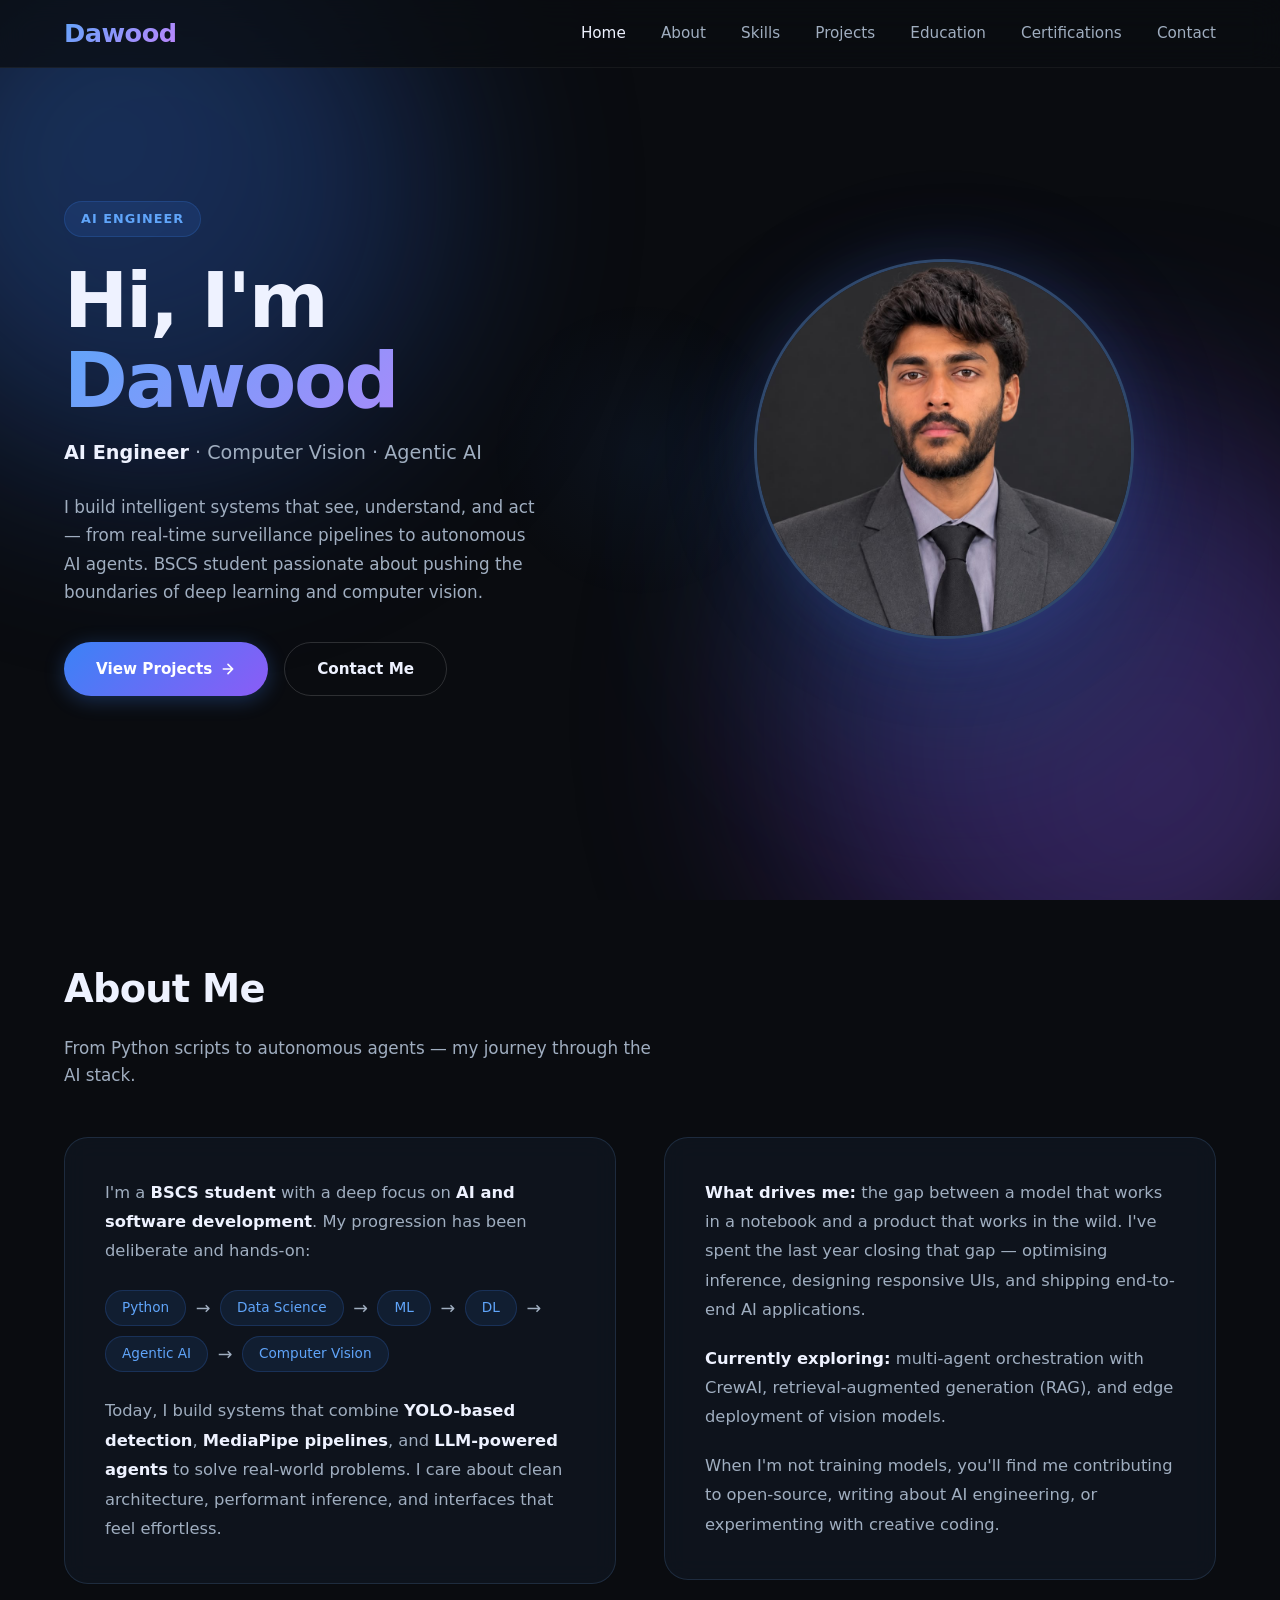
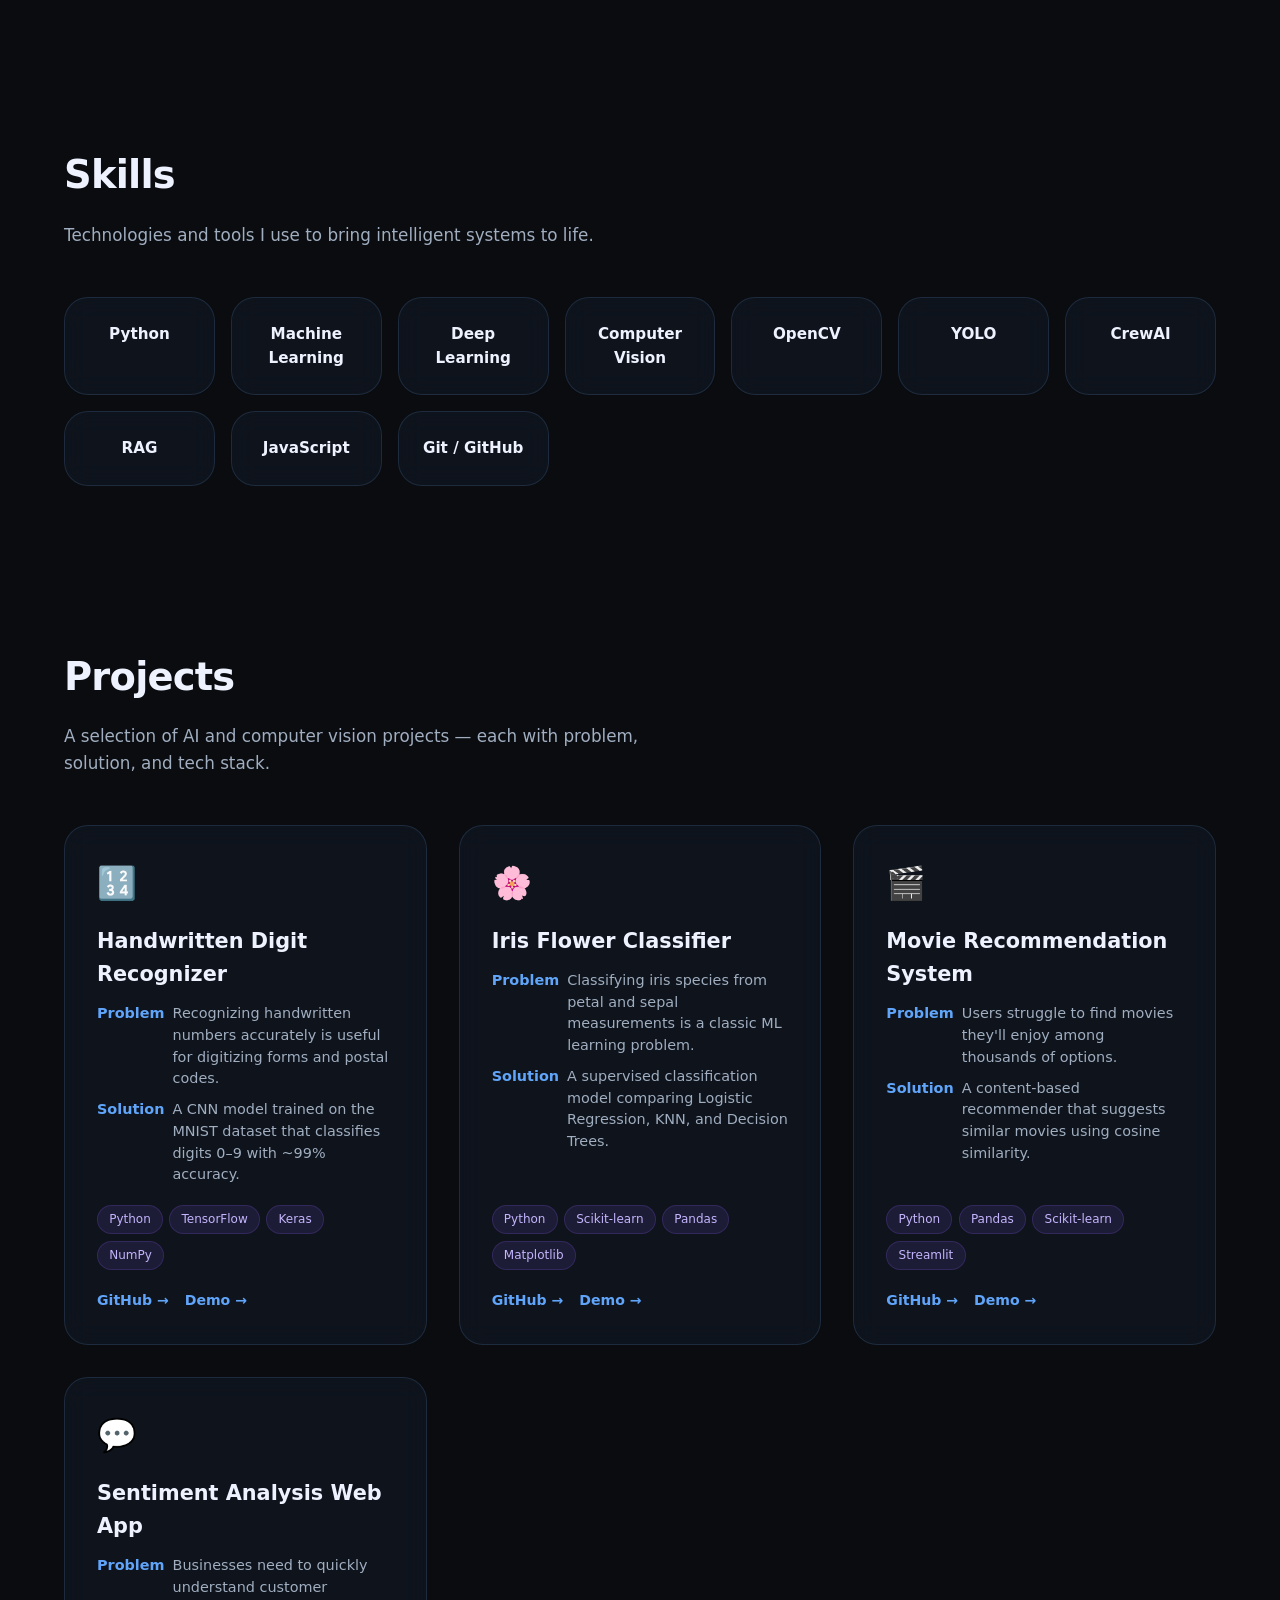
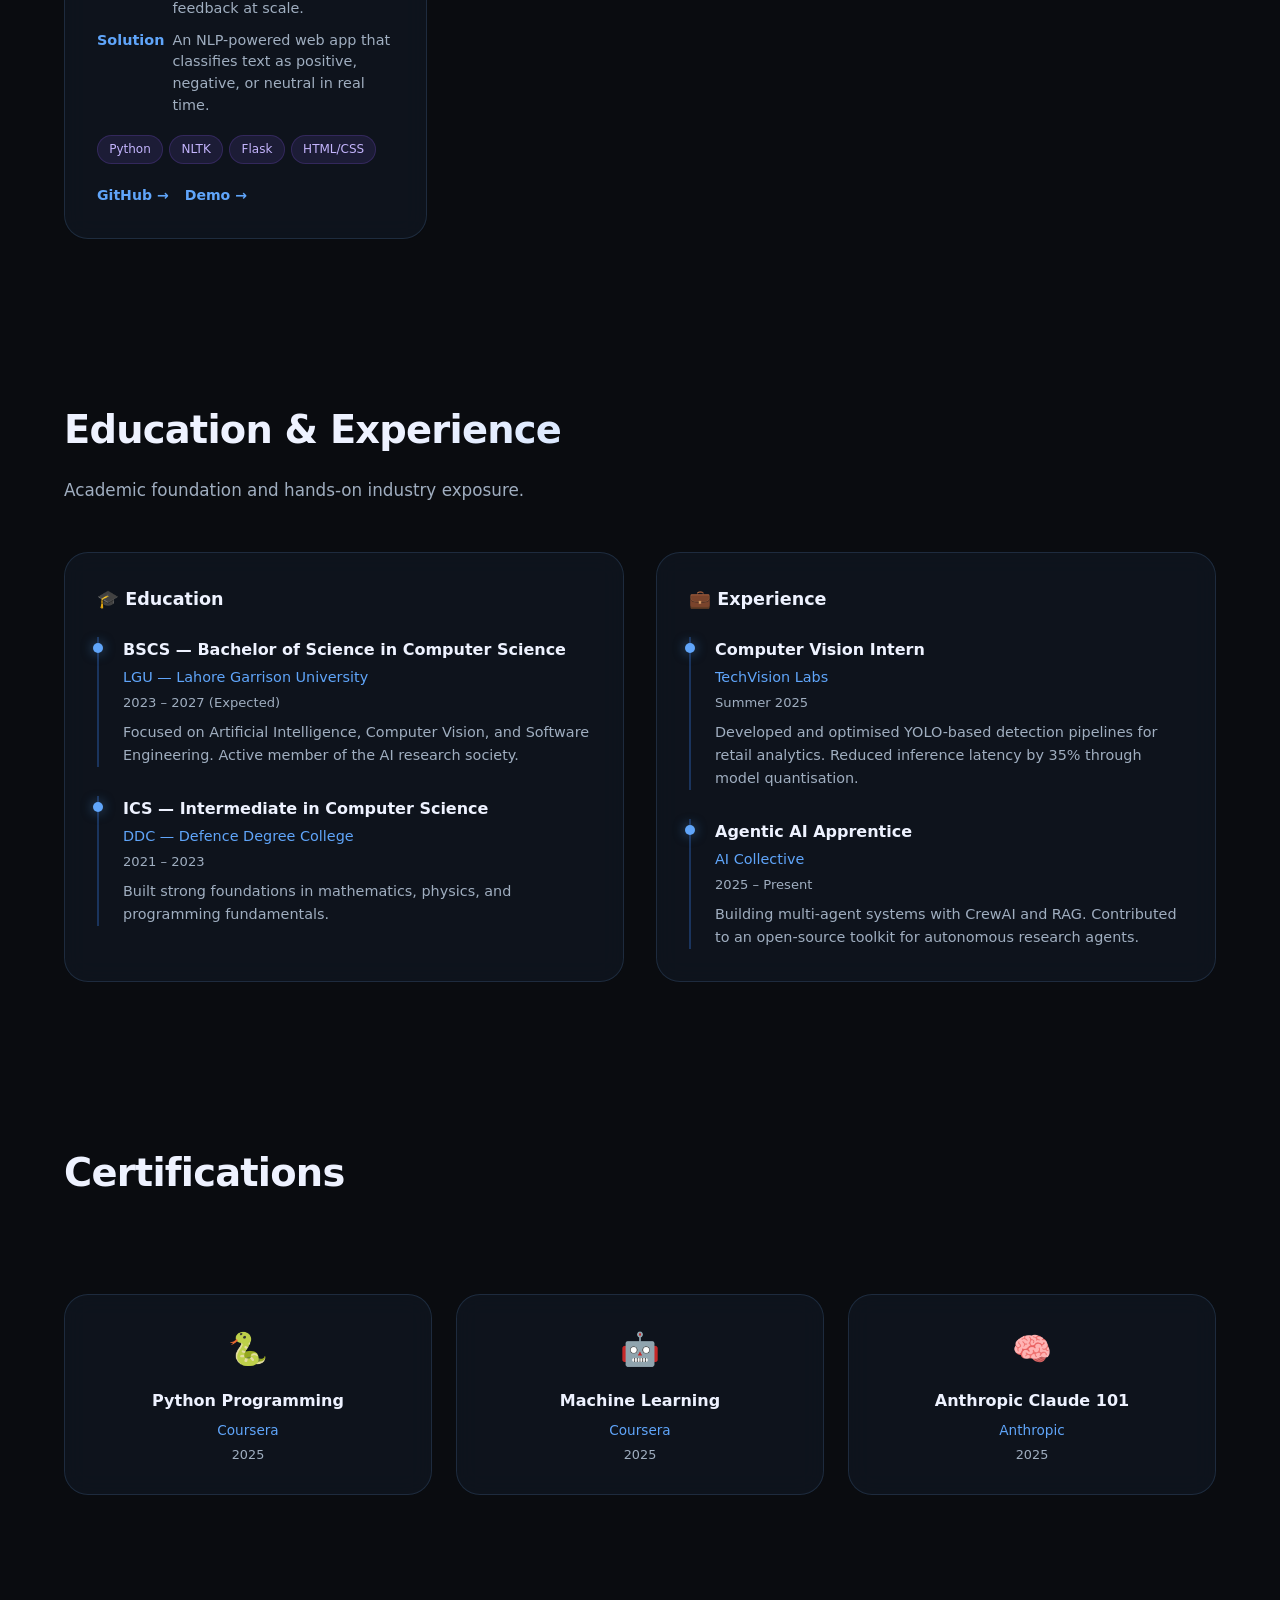
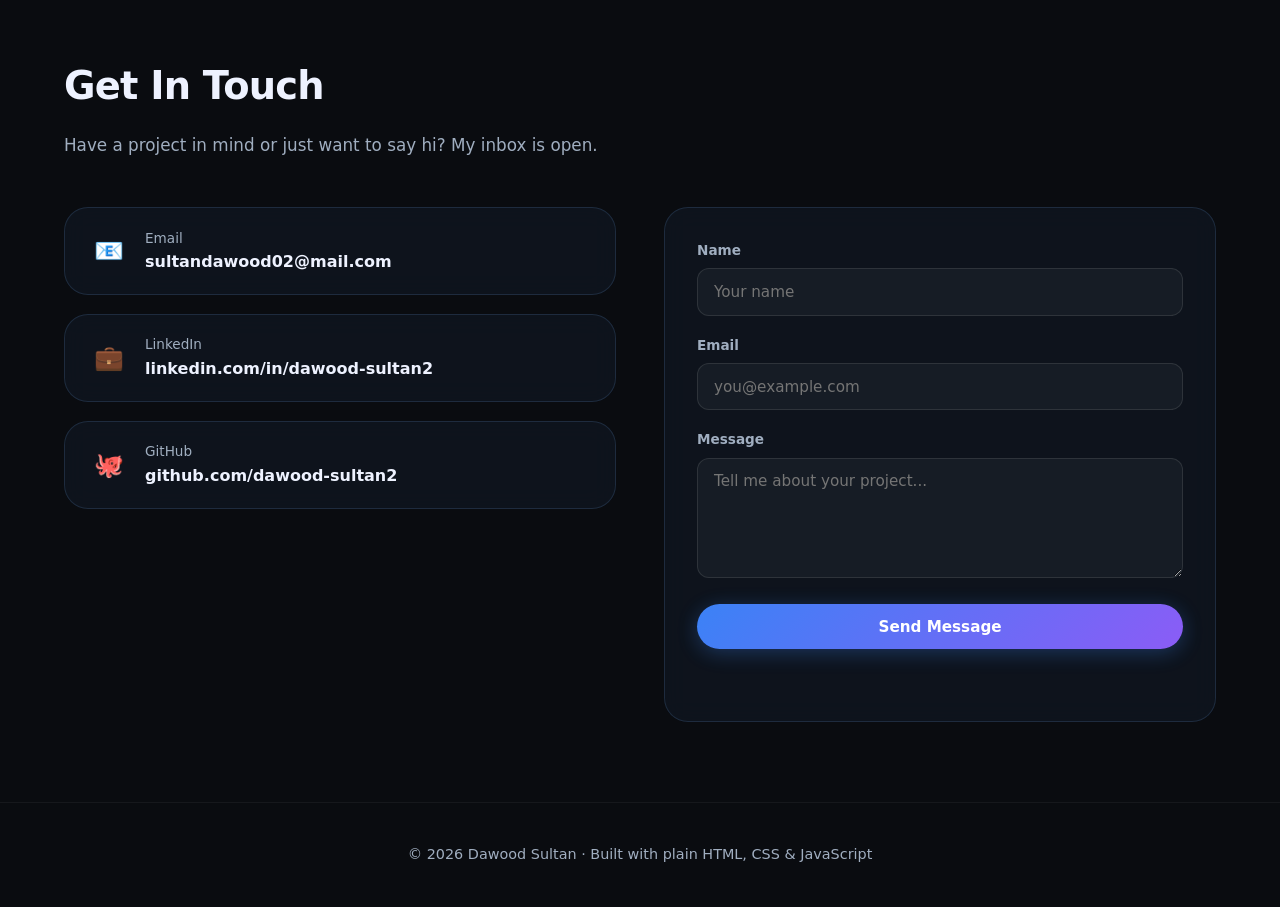
==== commit f78f1a74: "Update index.html" ====
--- a/index.html
+++ b/index.html
@@ -217,7 +217,7 @@
           </div>
           <div class="timeline-item">
             <h4>ICS — Intermediate in Computer Science</h4>
-            <p class="place">DDC — Dera Din Panah College</p>
+            <p class="place">DDC — Defence Degree College</p>
             <p class="date">2021 – 2023</p>
             <p>Built strong foundations in mathematics, physics, and programming fundamentals.</p>
           </div>
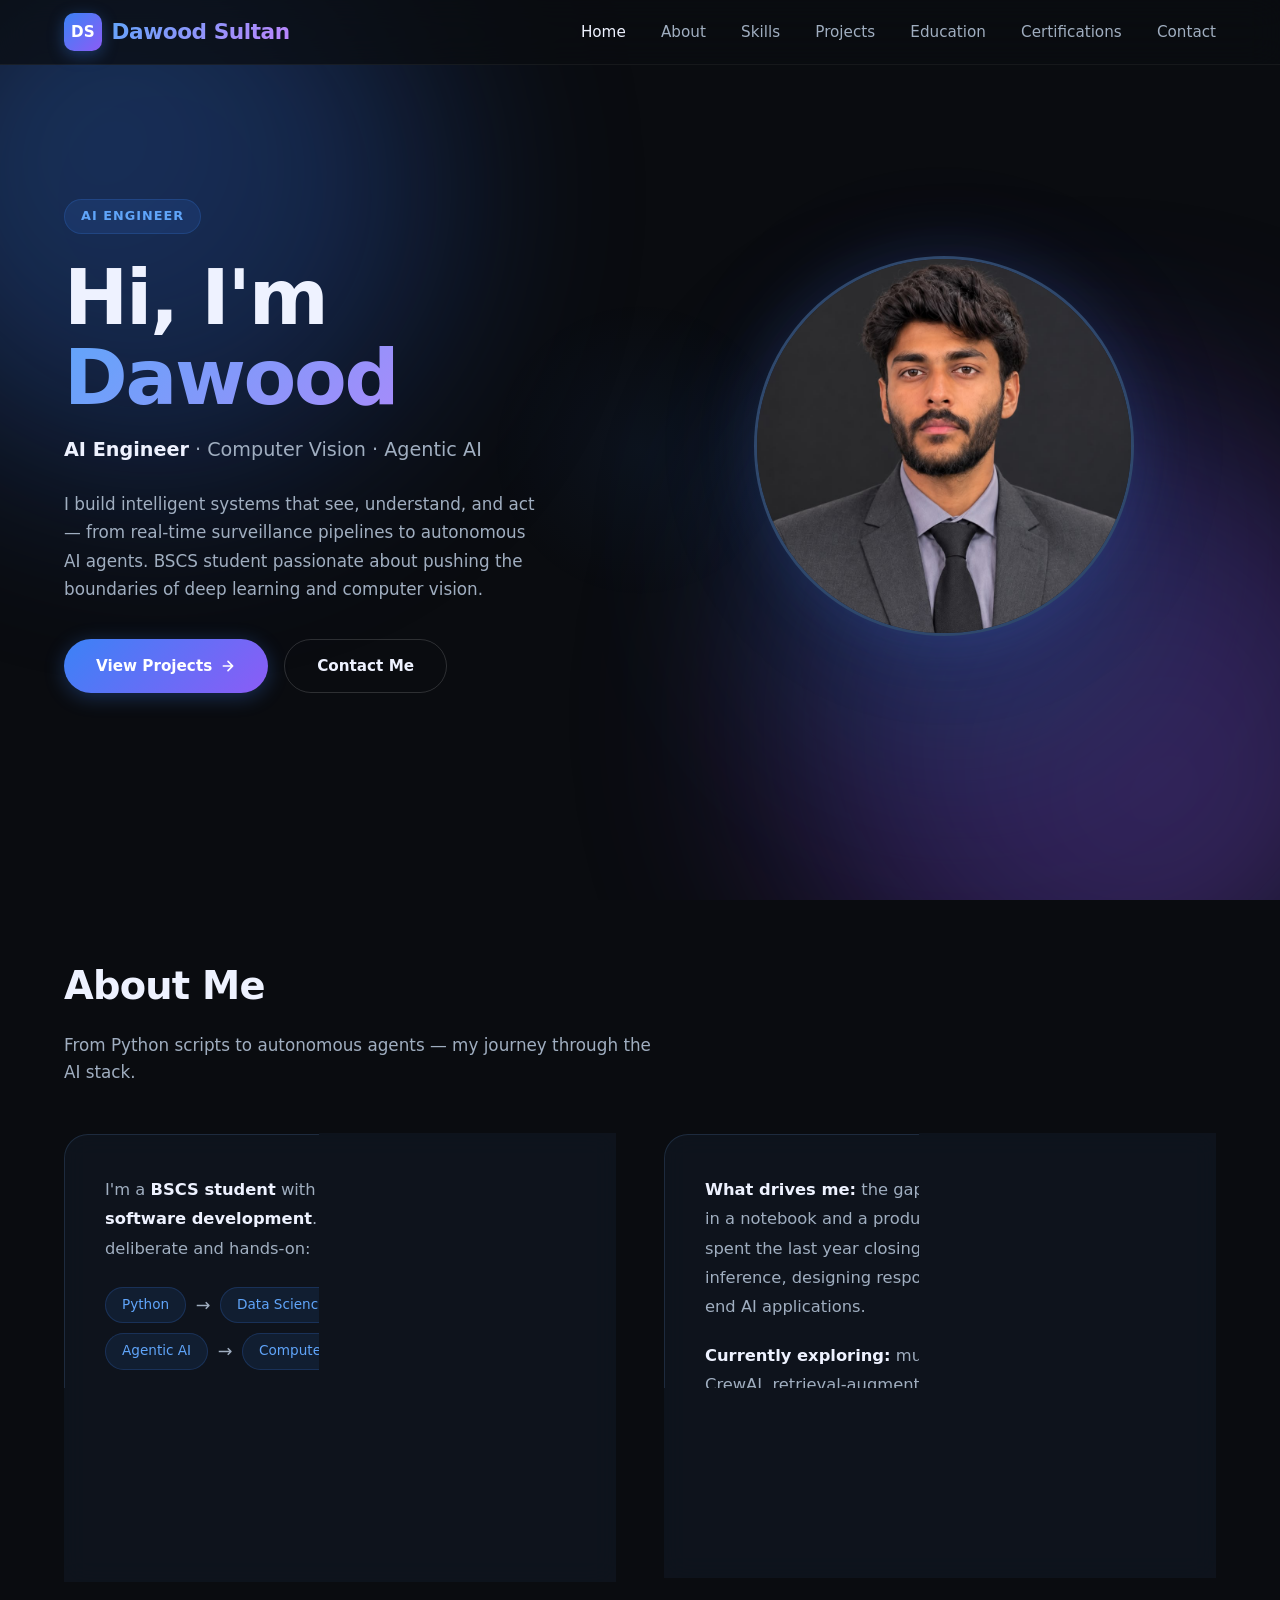
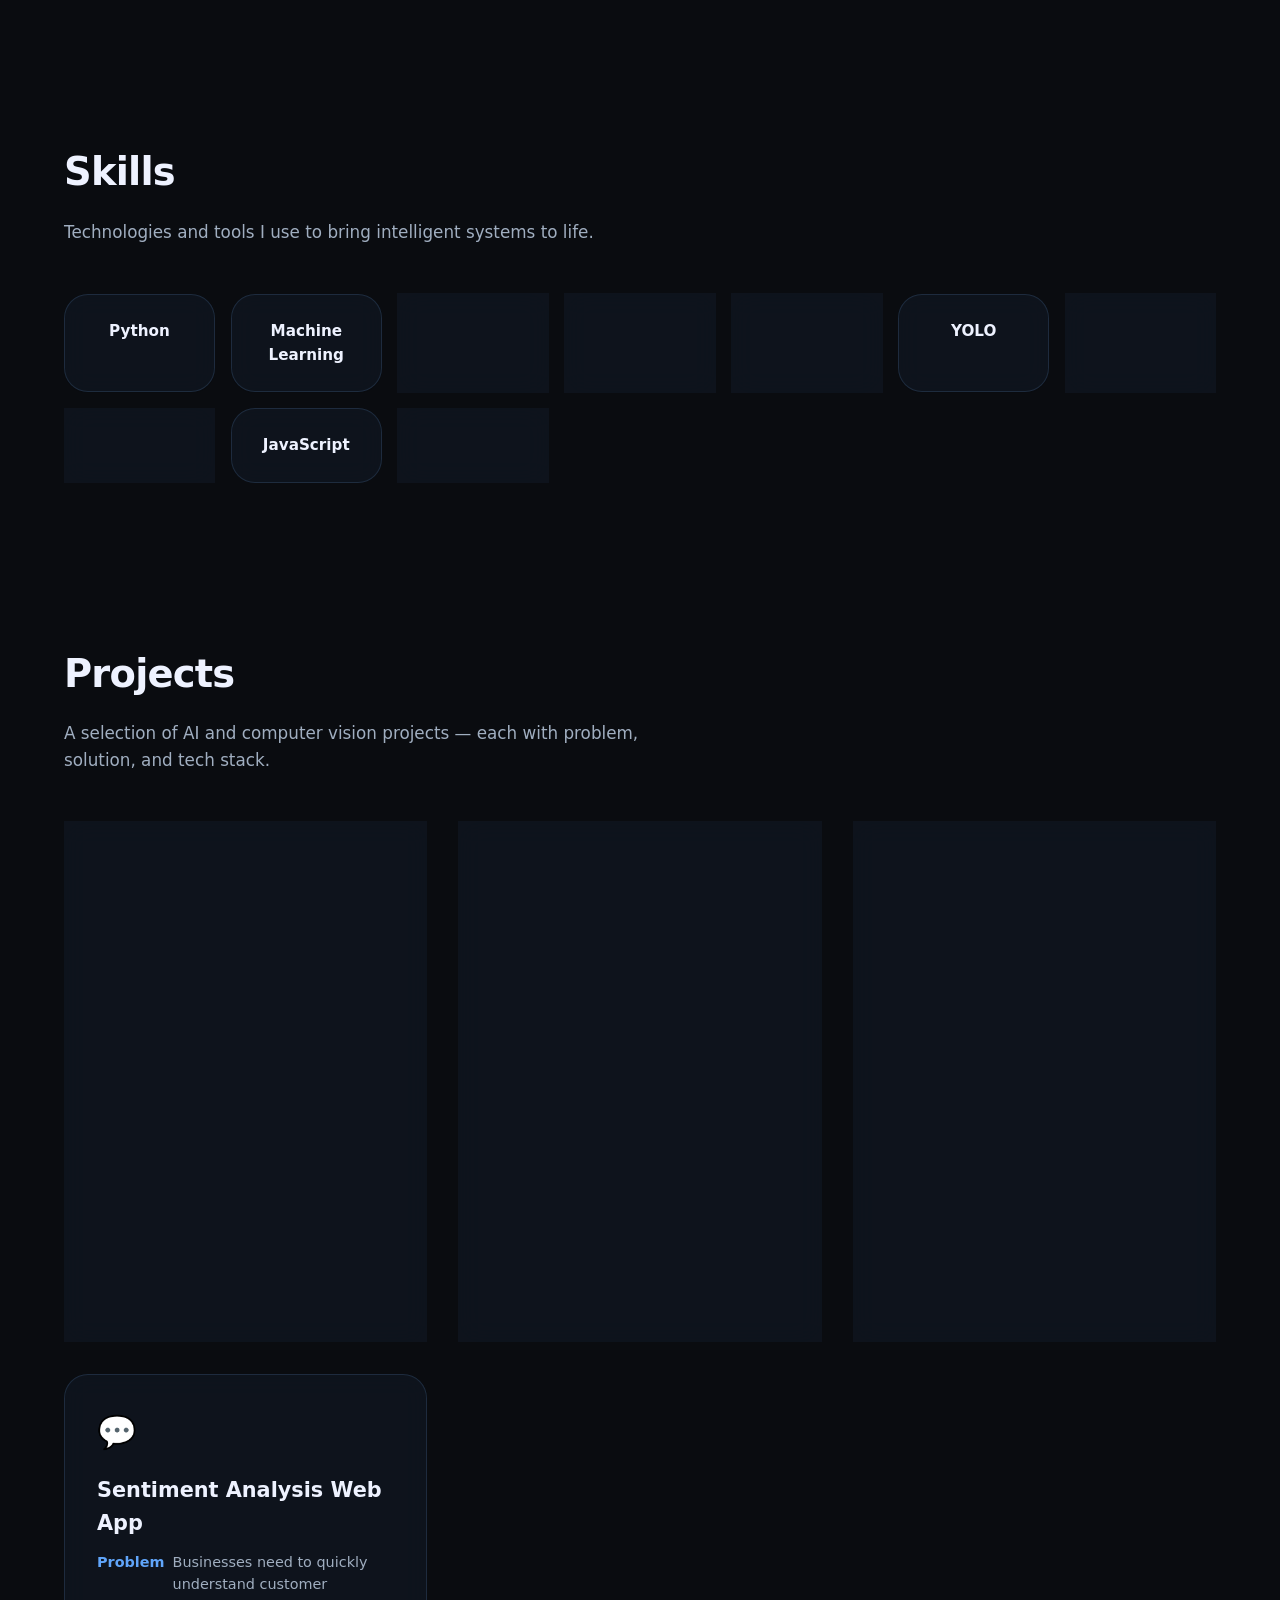
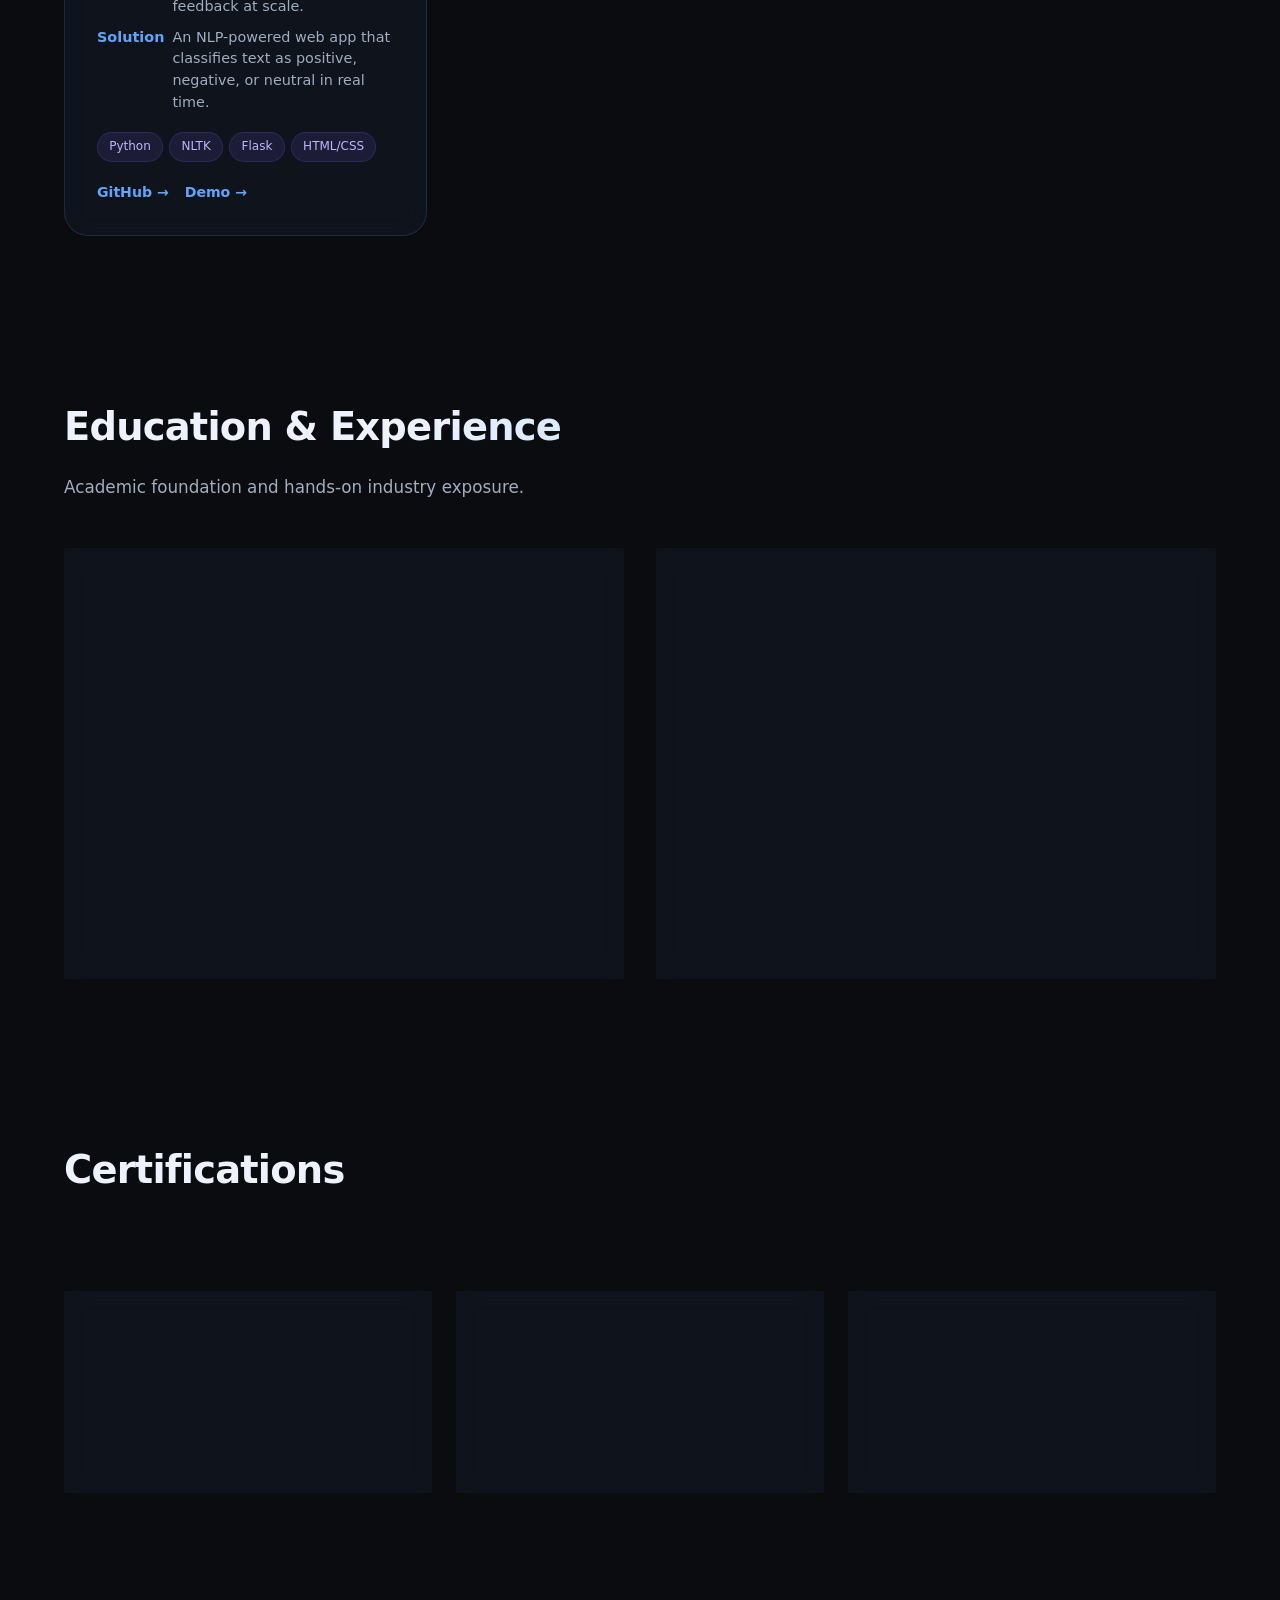
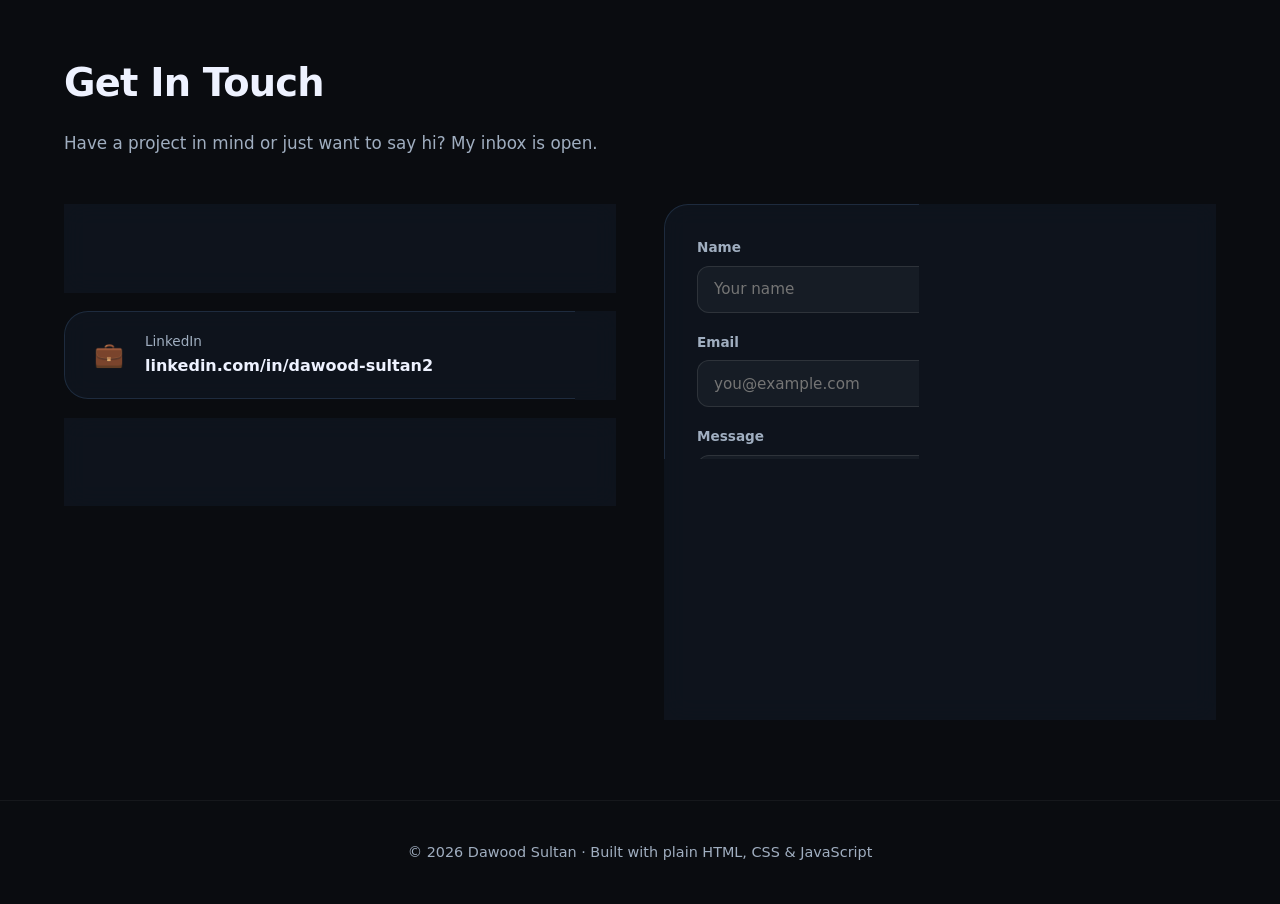
==== commit 6d9da430: "Update index.html" ====
--- a/index.html
+++ b/index.html
@@ -22,7 +22,10 @@
   <!-- ========== NAVBAR ========== -->
   <nav id="navbar">
     <div class="container nav-inner">
-      <a href="#hero" class="logo">Dawood</a>
+          <a href="#hero" class="logo">
+        <span class="logo-mark">DS</span>
+        <span class="logo-text">Dawood Sultan</span>
+      </a>
       <button class="hamburger" id="hamburger" aria-label="Toggle navigation menu" aria-expanded="false">
         <span></span><span></span><span></span>
       </button>
--- a/style.css
+++ b/style.css
@@ -123,14 +123,45 @@
 }
 
 .logo {
-  font-size: 1.6rem;
+  display: flex;
+  align-items: center;
+  gap: 0.6rem;
+  text-decoration: none;
+  transition: var(--transition);
+}
+
+.logo-mark {
+  display: inline-flex;
+  align-items: center;
+  justify-content: center;
+  width: 38px;
+  height: 38px;
+  border-radius: 10px;
+  font-size: 0.95rem;
+  font-weight: 800;
+  color: #fff;
+  background: linear-gradient(135deg, #3b82f6, #8b5cf6);
+  box-shadow: 0 4px 16px rgba(59, 130, 246, 0.35);
+  letter-spacing: 0.02em;
+}
+
+.logo-text {
+  font-size: 1.35rem;
   font-weight: 800;
   letter-spacing: -0.02em;
   background: linear-gradient(135deg, #60a5fa, #c084fc);
   -webkit-background-clip: text;
   -webkit-text-fill-color: transparent;
   background-clip: text;
-  text-decoration: none;
+}
+
+.logo:hover .logo-mark {
+  transform: translateY(-2px) rotate(-4deg);
+  box-shadow: 0 6px 22px rgba(59, 130, 246, 0.5);
+}
+
+.logo:hover .logo-text {
+  filter: brightness(1.2);
 }
 
 .nav-links {
